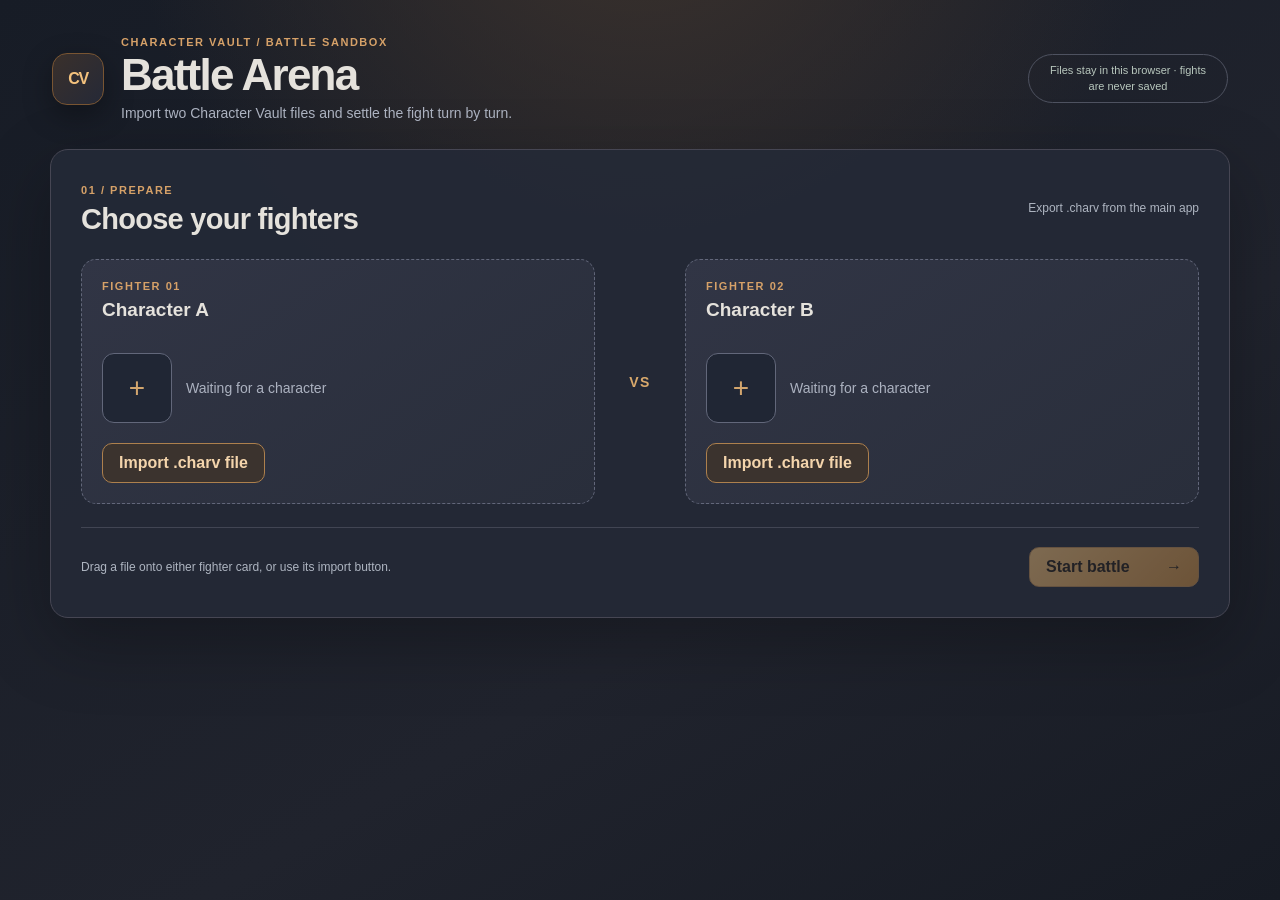
==== arena/index.html @ e9376c5b "Create standalone Character Vault battle arena" ====
<!doctype html>
<html lang="en">
<head>
  <meta charset="utf-8">
  <meta name="viewport" content="width=device-width, initial-scale=1">
  <meta name="theme-color" content="#171c26">
  <link rel="icon" href="data:,">
  <title>Character Vault · Battle Arena</title>
  <link rel="stylesheet" href="../static/style.css">
  <link rel="stylesheet" href="./arena.css">
</head>
<body>
  <main class="arena-shell">
    <header class="arena-header">
      <div class="arena-mark" aria-hidden="true">CV</div>
      <div>
        <div class="arena-eyebrow">Character Vault / Battle sandbox</div>
        <h1>Battle Arena</h1>
        <p>Import two Character Vault files and settle the fight turn by turn.</p>
      </div>
      <div class="privacy-note">Files stay in this browser · fights are never saved</div>
    </header>

    <section class="setup-panel" id="fightSetup" aria-labelledby="setupTitle">
      <div class="section-heading">
        <div>
          <span class="step-label">01 / Prepare</span>
          <h2 id="setupTitle">Choose your fighters</h2>
        </div>
        <span class="file-hint">Export .charv from the main app</span>
      </div>
      <div class="import-grid">
        <section class="import-slot" id="importSlotA" aria-labelledby="slotTitleA">
          <span class="slot-index">Fighter 01</span>
          <h3 id="slotTitleA">Character A</h3>
          <div class="import-preview" id="previewA"><span class="empty-glyph" aria-hidden="true">+</span><span>Waiting for a character</span></div>
          <label class="import-button" for="fileA">Import .charv file</label>
          <input id="fileA" type="file" accept=".charv,.zip" aria-label="Import Character A file">
        </section>
        <div class="setup-versus" aria-hidden="true">VS</div>
        <section class="import-slot" id="importSlotB" aria-labelledby="slotTitleB">
          <span class="slot-index">Fighter 02</span>
          <h3 id="slotTitleB">Character B</h3>
          <div class="import-preview" id="previewB"><span class="empty-glyph" aria-hidden="true">+</span><span>Waiting for a character</span></div>
          <label class="import-button" for="fileB">Import .charv file</label>
          <input id="fileB" type="file" accept=".charv,.zip" aria-label="Import Character B file">
        </section>
      </div>
      <div class="setup-footer">
        <p>Drag a file onto either fighter card, or use its import button.</p>
        <button class="arena-primary" id="fightStartBtn" type="button" disabled>Start battle <span aria-hidden="true">→</span></button>
      </div>
    </section>

    <section class="battle-panel" id="fightArena" aria-label="Battle arena" hidden>
      <div class="battle-topline">
        <div><span class="step-label">02 / Combat</span><h2>Live battle</h2></div>
        <button class="arena-secondary" id="fightResetBtn" type="button">New battle</button>
      </div>
      <div class="fight-combatants" id="fightCombatants"></div>
      <div class="fight-tempo">
        <div class="fight-turn" id="fightTurnIndicator"></div>
        <div class="fight-upcoming" id="fightUpcoming"></div>
      </div>
      <div class="battle-bottom-grid">
        <div class="action-shell">
          <div class="panel-caption">Your move</div>
          <div class="fight-actions" id="fightActionPanel" hidden></div>
          <div class="battle-controls"><button class="arena-secondary" id="fightAutoBtn" type="button">Auto-Battle</button></div>
        </div>
        <section class="log-shell" aria-labelledby="logTitle">
          <div class="panel-caption" id="logTitle">Battle log</div>
          <div class="fight-log" id="fightLog" role="log" aria-live="polite" aria-relevant="additions"></div>
        </section>
      </div>
    </section>
    <p class="arena-status" id="arenaStatus" role="status" aria-live="polite"></p>
  </main>
  <script src="./vendor/jszip.min.js"></script>
  <script src="./charv.js"></script>
  <script src="../static/js/fight.js"></script>
  <script src="./arena.js"></script>
</body>
</html>
---- static/style.css ----
/* Character Vault — Slate theme (from the approved demo look) */
:root{
  --bg:#1e2129; --panel:#262a35; --panel2:#2f3444; --border:#3a3f4f;
  /* amber accent on purpose, not the purple/blue every AI-generated app defaults to */
  --text:#e8e9ee; --muted:#9299ab; --accent:#c17f2e; --accent2:#5fd0a8;
  --danger:#e2637a; --shadow:rgba(0,0,0,.35);
  --panel3:#363c4d; --accent-soft:rgba(193,127,46,.14); --success-soft:rgba(95,208,168,.12);
  --char-bg-pos-x:50%; --char-bg-pos-y:50%; --char-bg-blur:0px; --char-bg-dim:80%; --char-bg-zoom:1;
  /* shared tag/indicator hues — rarity tiers, skill-kind coding, effect pills, mana bar all
     draw from this one set instead of restating hex values per use site. Kept constant across
     themes on purpose (status/tag colors, not surface colors — "epic purple" should read as
     the same purple in both themes, same convention most design systems use for semantic tags) */
  --blue:#5b9df5; --purple:#b17cf6; --orange:#f0a63f; --yellow:#e8c547;
  --red:#c0392b; --green:#57a64a; --cyan:#6ec6e0; --teal:#4fd1c5;
}
body.light{
  --bg:#f2f2f7; --panel:#ffffff; --panel2:#f6f6fb; --border:#dcdce6;
  --text:#22232c; --muted:#6a6f80; --accent:#96591a; --accent2:#20a37c;
  --danger:#c8425a; --shadow:rgba(0,0,0,.08);
  --panel3:#ececf3; --accent-soft:rgba(150,89,26,.11); --success-soft:rgba(32,163,124,.1);
}
*{box-sizing:border-box}
[hidden]{display:none!important}
body{margin:0;font-family:"Segoe UI",Arial,sans-serif;background:var(--bg);color:var(--text);
  height:100vh;overflow:hidden}
button{font-family:inherit}
input[type=checkbox]{accent-color:var(--accent)}

/* titlebar */
.titlebar{height:46px;display:flex;align-items:center;gap:10px;padding:0 14px;
  background:var(--panel2);border-bottom:1px solid var(--border)}
.titlebar .app{font-weight:600;display:flex;align-items:center;gap:8px}
.titlebar .dot{width:10px;height:10px;border-radius:50%;background:var(--accent)}
.workspace-nav{display:flex;gap:4px;margin-left:8px;padding-left:12px;border-left:1px solid var(--border)}
.workspace-nav button{border:1px solid transparent;background:none;color:var(--muted);font-weight:600;
  padding:6px 11px;border-radius:6px;cursor:pointer;font-size:12.5px}
.workspace-nav button.active{background:var(--panel);border-color:var(--accent);color:var(--text)}
.titlebar .grow{flex:1}
.save-state{font-size:11.5px;color:var(--muted)}
.titlebar>button,.logout-form>button{background:none;border:1px solid var(--border);color:var(--text);
  border-radius:6px;padding:6px 10px;cursor:pointer;font-size:12px}
.titlebar>button:hover:not(:disabled),.logout-form>button:hover{background:var(--panel)}
.logout-form{display:contents}
.titlebar .fight-btn{background:var(--danger);border-color:var(--danger);color:#fff;font-weight:600}
button:disabled{opacity:.45;cursor:not-allowed}

.app-body{display:flex;height:calc(100vh - 46px)}

/* sidebar */
.sidebar{width:228px;background:var(--panel2);border-right:1px solid var(--border);
  padding:14px 12px;display:flex;flex-direction:column;gap:12px;overflow-y:auto}
.sidebar input[type=text],.sidebar select{width:100%;padding:8px 10px;border-radius:6px;
  border:1px solid var(--border);background:var(--panel);color:var(--text);font-size:13px}
.side-lbl{font-size:10.5px;font-weight:700;color:var(--muted);letter-spacing:.08em;
  text-transform:uppercase;margin-bottom:5px}
.side-note{font-size:10.5px;color:var(--muted);margin-top:4px}
/* Multi-pick stat checkboxes (perm buff modal): compact two-column grid under the
   "All stats" master toggle; labels drop the bold block styling .f label applies. */
.check-inline{display:flex;align-items:center;gap:6px;font-size:12.5px;margin-bottom:6px}
.check-grid{display:grid;grid-template-columns:1fr 1fr;gap:4px 12px}
.check-grid label,.f .check-grid label,.f .check-inline{display:flex;align-items:center;gap:6px;
  font-size:12.5px;font-weight:400;color:var(--text);margin-bottom:0;text-transform:none}
.check-grid input[type=checkbox],.check-inline input[type=checkbox]{width:auto}
.check-grid.is-disabled{opacity:.45;pointer-events:none}
.effect-group{border:1px solid var(--border);border-radius:8px;padding:10px;margin-top:8px;
  display:flex;flex-direction:column;gap:8px}
.effect-group-title{font-size:10.5px;font-weight:700;color:var(--muted);letter-spacing:.08em;
  text-transform:uppercase}
.chips{display:flex;flex-wrap:wrap;gap:6px}
.chip{font-size:11px;padding:4px 9px;border-radius:20px;border:1px solid var(--border);
  background:var(--panel);color:var(--muted);cursor:pointer;transition:border-color .15s ease,color .15s ease}
.chip:hover{border-color:var(--accent);color:var(--text)}
.chip.on{border-color:var(--accent);color:var(--text)}
.chip .x{margin-left:5px;font-weight:700}
/* .new-btn and .side-btn share .btn's box model (see below) — only their distinct
   look/behavior lives here: new-btn is a full-width primary action, side-btn a plain one */
.new-btn:hover{filter:brightness(1.08)}

/* list */
.list{width:250px;border-right:1px solid var(--border);overflow-y:auto;padding:10px;background:var(--bg)}
.card{display:flex;gap:10px;align-items:center;padding:9px;border-radius:12px;cursor:pointer;
  margin-bottom:6px;border:1px solid transparent;position:relative;width:100%;
  background:none;color:var(--text);text-align:left;font-size:13px;
  transition:background-color .15s ease,border-color .15s ease}
.card:hover{background:var(--panel)}
.card.active{background:var(--panel);border-color:var(--accent)}
.card:focus-visible{outline:2px solid var(--accent);outline-offset:2px}
/* every keyboard-focusable control gets the same visible ring, not just .card — buttons,
   tabs, chips, and links previously fell back to each browser's inconsistent default */
button:focus-visible,a:focus-visible,.chip:focus-visible,.tab:focus-visible,
[role="button"]:focus-visible{outline:2px solid var(--accent);outline-offset:2px}
.pfp{width:44px;height:44px;border-radius:8px;flex:none;display:flex;align-items:center;
  justify-content:center;font-size:21px;background:var(--panel2);border:1px solid var(--border);
  overflow:hidden}
.pfp img{width:100%;height:100%;object-fit:cover}
.adjustable-thumb{object-position:var(--thumb-x,50%) var(--thumb-y,50%)!important;
  transform:scale(var(--thumb-zoom,1));transform-origin:var(--thumb-x,50%) var(--thumb-y,50%)}
.card b{display:block;font-size:13px}
/* :not() keeps this from accidentally winning (by specificity) over a rarity-* color on an
   item card's <small> — the two rules were never meant to compete for the same element */
.card small:not([class*="rarity-"]){color:var(--muted);font-size:11px}
.card .star{position:absolute;top:6px;right:8px;font-size:12px;color:var(--accent)}
.list-empty{color:var(--muted);font-size:12.5px;text-align:center;padding:26px 10px}

/* detail */
.detail{flex:1;display:flex;flex-direction:column;min-width:0;overflow-y:auto;background:var(--bg);
  position:relative;isolation:isolate}
/* backdrop lives on its own ::before layer (not the .detail box itself) so a Blur setting
   only blurs the image, never the text/controls stacked above it */
.detail.has-bg::before{
  content:"";position:absolute;inset:0;z-index:-1;
  background-image:
    linear-gradient(color-mix(in srgb, var(--bg) var(--char-bg-dim), transparent),
                     color-mix(in srgb, var(--bg) var(--char-bg-dim), transparent)),
    var(--char-bg);
  background-size:cover;
  background-position:var(--char-bg-pos-x) var(--char-bg-pos-y);
  transform:scale(var(--char-bg-zoom));transform-origin:var(--char-bg-pos-x) var(--char-bg-pos-y);
  filter:blur(var(--char-bg-blur));
}
.empty{margin:auto;text-align:center;color:var(--muted)}
.empty .big{font-size:52px;margin-bottom:8px}
.empty .dim{font-size:12.5px}
.tabs{display:flex;gap:2px;padding:10px 16px 0;border-bottom:1px solid var(--border);
  position:sticky;top:0;background:var(--bg);z-index:2;flex-wrap:wrap}
.tab{background:none;border:1px solid transparent;border-bottom:none;color:var(--muted);
  padding:8px 13px;cursor:pointer;font-size:12.5px;font-weight:600;border-radius:7px 7px 0 0;
  transition:color .15s ease,background-color .15s ease}
.tab:hover:not(.on){color:var(--text)}
.tab.on{background:var(--panel);border-color:var(--border);color:var(--text);position:relative;top:1px}
.tab-body{padding:18px 20px 30px}

.prof-grid{display:grid;grid-template-columns:160px minmax(0,1fr);gap:20px;align-items:start}
.portrait-col{display:flex;flex-direction:column;gap:10px}
.portrait{width:160px;height:160px;border-radius:12px;background:var(--panel);
  border:2px solid var(--accent);cursor:pointer;display:flex;align-items:center;justify-content:center;
  color:var(--muted);font-size:13px;overflow:hidden;padding:0}
.portrait img{width:100%;height:100%;object-fit:cover}
.thumb-adjust-btn{width:100%;font-size:11px;padding:6px 8px}
/* .favorite shares .btn's box model (see below) — only its toggled-on look lives here */
.favorite.on{border-color:var(--accent);color:var(--accent);font-weight:700}

.fields{display:grid;grid-template-columns:1fr 1fr 1fr;gap:12px}
.f label{display:block;font-size:10.5px;font-weight:700;color:var(--muted);margin-bottom:4px;
  letter-spacing:.07em;text-transform:uppercase}
.f input,.f select,.f textarea{width:100%;padding:8px 10px;border-radius:6px;
  border:1px solid var(--border);background:var(--panel);color:var(--text);font-size:13px;
  font-family:inherit;resize:vertical}
.f input:focus,.f select:focus,.f textarea:focus{outline:none;border-color:var(--accent)}
.f.wide2{grid-column:span 2}
.f.wide3{grid-column:1 / -1}

.sect{margin-top:20px}
.sect h3{font-size:13px;letter-spacing:.08em;text-transform:uppercase;color:var(--muted);
  margin:0 0 10px;font-weight:700;display:flex;align-items:center;gap:8px}
.sect h3::after{content:"";flex:1;height:1px;background:var(--border)}
.tag-editor{display:flex;flex-direction:column;gap:10px}
.inline-form{display:flex;gap:8px}
.inline-form input{flex:1;padding:8px 10px;border-radius:6px;border:1px solid var(--border);
  background:var(--panel);color:var(--text);font-size:13px}

.btn,.side-btn,.favorite,.new-btn{background:var(--panel);border:1px solid var(--border);color:var(--text);
  border-radius:8px;padding:8px 12px;cursor:pointer;font-size:12.5px;
  transition:border-color .15s ease,filter .15s ease}
.btn:hover:not(:disabled),.side-btn:hover,.favorite:hover{border-color:var(--accent)}
.btn.primary,.new-btn{background:var(--accent);border-color:var(--accent);color:#fff;font-weight:700}
.btn.danger{background:var(--danger);border-color:var(--danger);color:#fff;font-weight:700}

.rels{display:flex;gap:10px;flex-wrap:wrap;margin-bottom:10px}
.rel{display:flex;gap:8px;align-items:center;background:var(--panel);border:1px solid var(--border);
  border-radius:12px;padding:8px 12px 8px 8px}
.rel .pfp{width:34px;height:34px;font-size:16px}
.rel b{font-size:12.5px;display:block;cursor:pointer}
.rel b:hover{color:var(--accent)}
.rel small{font-size:10.5px;color:var(--muted)}
.rel .rm{background:none;border:none;color:var(--muted);cursor:pointer;font-size:14px;padding:2px 4px}
.rel .rm:hover{color:var(--danger)}

.actions{margin-top:24px;display:flex;gap:10px;align-items:center;flex-wrap:wrap}
.dim{font-size:11px;color:var(--muted)}

/* life timeline */
.timeline-intro{display:flex;align-items:flex-end;justify-content:space-between;gap:18px;margin-bottom:18px}
.timeline-kicker{display:block;font-size:9px;font-weight:800;letter-spacing:.15em;text-transform:uppercase;color:var(--accent)}
.timeline-intro h2{margin:4px 0 5px;font:700 24px/1.15 Cambria,Georgia,serif}
.timeline-intro p{margin:0;color:var(--muted);font-size:12px;line-height:1.5}
.timeline-present{flex:none;text-align:right;padding:9px 12px;border-radius:10px;background:var(--success-soft);
  border:1px solid color-mix(in srgb,var(--accent2) 32%,var(--border))}
.timeline-present span{display:block;font-size:8.5px;font-weight:800;letter-spacing:.1em;text-transform:uppercase;color:var(--muted)}
.timeline-present strong{display:block;margin-top:3px;color:var(--accent2);font:700 17px Cambria,Georgia,serif}
.timeline-date-fields{display:grid;grid-template-columns:minmax(160px,1fr) 28px minmax(160px,1fr) auto;gap:10px;align-items:end}
.timeline-date-arrow{height:38px;display:grid;place-items:center;color:var(--accent);font-size:18px}
input[type="date"]::-webkit-calendar-picker-indicator{display:none;-webkit-appearance:none}
.timeline-settings>.dim{display:block;margin:9px 0 0}
.timeline-stage{min-height:205px;display:grid;align-items:center;overflow:visible!important}
.timeline-setup,.timeline-list-empty{text-align:center;padding:24px;color:var(--muted);font-size:12px;
  border:1px dashed var(--border);border-radius:11px;background:color-mix(in srgb,var(--panel2) 50%,transparent)}
.timeline-chart{padding:8px 12px 4px;min-width:0}
.timeline-endpoints{display:flex;justify-content:space-between;gap:20px;margin-bottom:10px}
.timeline-endpoints>div{display:flex;flex-direction:column;gap:3px}
.timeline-endpoints span{font-size:8.5px;font-weight:800;letter-spacing:.11em;text-transform:uppercase;color:var(--muted)}
.timeline-endpoints strong{font:700 13px Cambria,Georgia,serif;color:var(--text)}
.timeline-end-right{text-align:right;align-items:flex-end}
.timeline-track-wrap{position:relative;height:98px;margin:0 7px;cursor:crosshair;outline:none}
.timeline-track-wrap:focus-visible{outline:2px solid var(--accent);outline-offset:5px;border-radius:7px}
.timeline-track-line{position:absolute;left:0;right:0;top:48px;height:4px;border-radius:999px;
  background:linear-gradient(90deg,var(--accent),color-mix(in srgb,var(--accent2) 76%,var(--accent)));box-shadow:0 0 0 4px var(--accent-soft)}
.timeline-origin,.timeline-now{position:absolute;top:39px;width:22px;height:22px;border-radius:50%;background:var(--panel);
  border:5px solid var(--accent);box-shadow:0 0 0 3px var(--accent-soft);z-index:1}
.timeline-origin{left:-8px}.timeline-now{right:-8px;border-color:var(--accent2);box-shadow:0 0 0 3px var(--success-soft)}
.timeline-markers{position:absolute;inset:0}
.timeline-marker{--event-row:0;position:absolute;left:var(--event-pos);top:30px;
  width:26px;height:40px;transform:translateX(-50%);padding:0;border:0;background:none;color:var(--text);cursor:pointer;z-index:2}
.timeline-marker-dot{position:absolute;left:50%;top:50%;width:15px;height:15px;transform:translate(-50%,-50%);border-radius:50%;
  background:var(--event-color);border:3px solid var(--panel);box-shadow:0 0 0 2px var(--event-color);transition:transform .15s ease}
.timeline-marker-level{position:absolute;left:50%;top:31px;transform:translateX(-50%);white-space:nowrap;padding:2px 5px;
  border:1px solid var(--border);border-radius:999px;background:var(--panel);color:var(--text);font-size:8.5px;font-weight:800}
.timeline-marker:hover .timeline-marker-dot,.timeline-marker:focus-visible .timeline-marker-dot{transform:translate(-50%,-50%) scale(1.25)}
.timeline-marker-tip{position:absolute;left:50%;bottom:calc(35px + var(--event-row) * 17px);width:max-content;max-width:220px;transform:translate(-50%,5px);
  display:flex;flex-direction:column;gap:2px;padding:7px 9px;border:1px solid var(--border);border-radius:8px;
  background:var(--panel);box-shadow:0 8px 26px var(--shadow);opacity:0;visibility:hidden;pointer-events:none;z-index:5;
  transition:opacity .15s ease,transform .15s ease}
.timeline-marker-tip b{font-size:11px}.timeline-marker-tip small{font-size:9.5px;color:var(--muted);white-space:nowrap}
.timeline-marker:hover .timeline-marker-tip,.timeline-marker:focus-visible .timeline-marker-tip{opacity:1;visibility:visible;transform:translate(-50%,0)}
.timeline-track-hint{text-align:center;color:var(--muted);font-size:10px;margin-top:-6px}
.timeline-list-heading{display:flex;align-items:center;justify-content:space-between;gap:12px;margin-bottom:10px}
.timeline-list-heading h3{flex:1;margin:0}.timeline-list-heading h3::after{margin-left:8px}
.timeline-event-list{display:flex;flex-direction:column;gap:8px}
.timeline-event-card{position:relative;display:grid;grid-template-columns:4px 145px minmax(0,1fr) auto;gap:12px;
  align-items:start;width:100%;padding:12px 13px;text-align:left;color:var(--text);background:color-mix(in srgb,var(--panel2) 60%,var(--panel));
  border:1px solid var(--border);border-radius:11px;cursor:pointer;transition:border-color .15s ease,transform .15s ease,box-shadow .15s ease}
.timeline-event-card:hover{border-color:color-mix(in srgb,var(--event-color) 70%,var(--border));transform:translateY(-1px);box-shadow:0 8px 22px var(--shadow)}
.timeline-event-rail{width:4px;align-self:stretch;min-height:44px;border-radius:99px;background:var(--event-color)}
.timeline-event-date{display:flex;flex-direction:column;gap:4px;padding-top:2px}
.timeline-event-date b{font-size:11px}.timeline-event-date small{font-size:10px;color:var(--muted)}
.timeline-event-copy{display:flex;flex-direction:column;gap:4px;min-width:0}
.timeline-event-type{width:max-content;font-size:8px;font-weight:850;letter-spacing:.09em;text-transform:uppercase;color:var(--event-color)}
.timeline-event-copy strong{font-size:13px}.timeline-event-copy p{margin:1px 0 0;color:var(--muted);font-size:11px;line-height:1.45;white-space:pre-wrap}
.timeline-event-skill-summary{display:flex;gap:4px;flex-wrap:wrap;margin-top:2px}
.timeline-event-skill-summary span{padding:2px 6px;border:1px solid var(--border);border-radius:999px;background:var(--panel);font-size:9px;color:var(--text)}
.timeline-event-skill-summary em{font-size:9.5px;font-style:normal;color:var(--muted)}
.timeline-edit-hint{align-self:center;color:var(--muted);font-size:9px;text-transform:uppercase;letter-spacing:.08em}
.timeline-event-form{display:grid;grid-template-columns:1fr 1fr;gap:11px 12px}
.timeline-event-title,.timeline-event-story,.timeline-event-fantasy-date,.timeline-event-skills{grid-column:1/-1}
.timeline-approximate{align-self:end;min-height:38px;margin:0!important}
.timeline-event-age{align-self:center;padding:8px 10px;border-radius:8px;background:var(--accent-soft);color:var(--accent);font-size:11px;font-weight:700}
.timeline-event-skills{min-width:0;margin:0;padding:10px 11px;border:1px solid var(--border);border-radius:8px}
.timeline-event-skills legend{padding:0 5px;font-size:11px;font-weight:800;color:var(--text)}
.timeline-event-skills>p{margin:0 0 8px;color:var(--muted);font-size:10px}
.timeline-skill-options{display:grid;grid-template-columns:repeat(2,minmax(0,1fr));gap:6px;max-height:190px;overflow:auto}
.timeline-skill-option{display:flex;align-items:center;gap:8px;min-width:0;padding:7px 8px;border:1px solid var(--border);border-radius:7px;background:var(--panel);cursor:pointer}
.timeline-skill-option input{flex:none}.timeline-skill-option span{display:flex;flex-direction:column;gap:2px;min-width:0}
.timeline-skill-option b{overflow:hidden;text-overflow:ellipsis;font-size:11px}.timeline-skill-option small{color:var(--muted);font-size:9px}
.timeline-skill-option:has(input:checked){border-color:var(--accent);background:var(--accent-soft)}
.timeline-skill-option.is-archived{cursor:default;opacity:.7}.timeline-skill-empty{grid-column:1/-1;padding:10px;color:var(--muted);font-size:10px;text-align:center}
.timeline-modal-actions{margin-top:3px}.timeline-modal-actions .grow{flex:1}

/* stats & skills */
.level-f{max-width:160px}
.stat-grid{display:flex;flex-direction:column;gap:6px}
.stat-row{display:grid;grid-template-columns:1.3fr 1fr 1fr 1fr;gap:10px;align-items:center}
.stat-row-head{font-size:10.5px;font-weight:700;color:var(--muted);letter-spacing:.06em;
  text-transform:uppercase}
.stat-row-head span:last-child{color:var(--accent2)}
.stat-row input{width:100%;padding:7px 9px;border-radius:6px;border:1px solid var(--border);
  background:var(--panel);color:var(--text);font-size:12.5px}
.stat-row input:focus{outline:none;border-color:var(--accent)}
.stat-current{font-size:14px;font-weight:800;color:var(--accent2);background:var(--panel2);
  border:1px solid var(--accent2);border-radius:6px;padding:7px 9px;text-align:center;display:block}
.derived-stat{margin-top:10px;font-size:12.5px;color:var(--text);display:flex;align-items:center;
  gap:8px;flex-wrap:wrap}
.derived-stat #dmgResistDisplay{font-weight:800;color:var(--accent2);background:var(--panel2);
  border:1px solid var(--accent2);border-radius:6px;padding:3px 9px;font-size:13.5px}
.gear-bonus-panel{margin-top:12px;padding:12px;border:1px solid var(--border);border-radius:10px;background:var(--panel2)}
.gear-bonus-head{display:flex;align-items:flex-start;justify-content:space-between;gap:12px;margin-bottom:10px}
.gear-bonus-head h4{margin:0;color:var(--text);font-size:12.5px}.gear-bonus-head p{margin:3px 0 0;color:var(--muted);font-size:10px;line-height:1.4}
.readonly-badge,.inventory-active-badge{display:inline-flex;align-items:center;width:max-content;padding:3px 7px;border:1px solid var(--border);border-radius:999px;color:var(--muted);font-size:8px;font-weight:800;letter-spacing:.07em;text-transform:uppercase;white-space:nowrap}
.gear-bonus-grid{display:grid;grid-template-columns:repeat(auto-fit,minmax(125px,1fr));gap:6px}
.gear-bonus-stat{display:flex;align-items:center;justify-content:space-between;gap:8px;padding:7px 8px;border:1px solid var(--border);border-radius:7px;background:var(--panel);font-size:10px}
.gear-bonus-stat span{color:var(--muted)}.gear-bonus-stat b{font-size:12px;font-variant-numeric:tabular-nums}.gear-bonus-stat.positive b{color:var(--accent2)}.gear-bonus-stat.negative b{color:var(--danger)}.gear-bonus-stat.zero{opacity:.64}
.gear-bonus-empty{grid-column:1/-1;padding:10px;color:var(--muted);font-size:10.5px;text-align:center;border:1px dashed var(--border);border-radius:7px}
.gear-bonus-sources{display:flex;gap:6px;flex-wrap:wrap;margin-top:9px}.gear-bonus-sources span{display:inline-flex;gap:5px;padding:4px 7px;border-radius:6px;background:var(--panel);color:var(--muted);font-size:9px}.gear-bonus-sources b{color:var(--accent);text-transform:capitalize}
.gear-bonus-note{margin:8px 0 0;color:var(--muted);font-size:9px;line-height:1.4}

.manage-list .item{align-items:flex-start}
.row-actions{display:flex;gap:6px;flex:none;flex-wrap:wrap;justify-content:flex-end}
.row-actions button{background:none;border:1px solid var(--border);border-radius:6px;
  color:var(--muted);cursor:pointer;font-size:11.5px;padding:4px 8px}
.row-actions button.edit:hover{border-color:var(--accent);color:var(--accent)}
.row-actions button.rm:hover{border-color:var(--danger);color:var(--danger)}

/* items & inventory */
.rarity-common{color:var(--muted)}
.rarity-uncommon{color:var(--accent2)}
.rarity-rare{color:var(--blue)}
.rarity-epic{color:var(--purple)}
.rarity-legendary{color:var(--orange)}
.rarity-dot{display:inline-block;width:8px;height:8px;border-radius:50%;margin-right:6px;background:currentColor}

.inventory-workbench{--slot-size:58px;background:linear-gradient(145deg,var(--panel2),var(--panel));
  border:1px solid var(--border);border-radius:14px;padding:16px;box-shadow:inset 0 1px rgba(255,255,255,.035)}
.inventory-heading{display:flex;align-items:center;justify-content:space-between;gap:16px;margin-bottom:14px}
.inventory-heading h3{margin:2px 0 0;font-size:18px}
.inventory-eyebrow{font-size:9px;font-weight:800;letter-spacing:.14em;text-transform:uppercase;color:var(--accent)}
.inventory-heading-actions{display:flex;align-items:center;justify-content:flex-end;gap:10px}
.inventory-drag-hint{font-size:11px;color:var(--muted)}
.inventory-layout{display:grid;grid-template-columns:280px minmax(0,1fr);gap:16px;align-items:stretch}
.equipment-panel,.bag-panel{background:rgba(10,12,17,.18);border:1px solid var(--border);border-radius:11px;padding:12px}
.bag-panel{--mc-panel:#c6c6c6;--mc-slot:#8b8b8b;--mc-light:#fff;--mc-dark:#373737;--mc-edge:#555;
  background:var(--mc-panel);border:4px solid;border-color:var(--mc-light) var(--mc-edge) var(--mc-edge) var(--mc-light);
  border-radius:0;padding:12px;box-shadow:inset 0 0 0 2px #8b8b8b,0 5px 0 rgba(0,0,0,.18)}
.equipment-panel-title,.bag-panel-head{font-size:10px;font-weight:800;letter-spacing:.11em;text-transform:uppercase;
  color:var(--muted);margin-bottom:10px}
.bag-panel-head{display:flex;align-items:center;justify-content:space-between;color:#333;text-shadow:1px 1px rgba(255,255,255,.55)}
.bag-panel-head small{font-size:10px;color:#444;letter-spacing:0;text-transform:none}

.equip-doll{display:grid;grid-template-columns:var(--slot-size) minmax(120px,1fr) var(--slot-size);
  grid-template-rows:repeat(4,var(--slot-size));grid-template-areas:
  "helmet avatar offhand" "chest avatar mainhand" "leggings avatar ." "boots avatar .";
  gap:7px;min-height:253px}
.slot-helmet{grid-area:helmet}.slot-chest{grid-area:chest}.slot-leggings{grid-area:leggings}
.slot-boots{grid-area:boots}.slot-mainhand{grid-area:mainhand}.slot-offhand{grid-area:offhand}
.equip-avatar{grid-area:avatar;min-width:0;border:1px solid var(--border);border-radius:9px;
  background:radial-gradient(circle at 50% 28%,color-mix(in srgb,var(--accent) 17%,transparent),transparent 55%),var(--panel);
  display:flex;align-items:center;justify-content:center;overflow:hidden;position:relative}
.equip-avatar::after{content:"";position:absolute;inset:auto 15% 7% 15%;height:36%;border-radius:50% 50% 12px 12px;
  background:color-mix(in srgb,var(--accent) 12%,var(--panel2));opacity:.65}
.equip-avatar img{width:100%;height:100%;object-fit:cover;position:relative;z-index:1}
.equip-avatar.has-fullbody img{object-fit:contain;object-position:center bottom;padding:5px;filter:drop-shadow(0 5px 5px rgba(0,0,0,.3))}
.equip-avatar span{font-size:48px;position:relative;z-index:1;filter:drop-shadow(0 4px 8px rgba(0,0,0,.35))}
.inventory-avatar-actions{display:flex;align-items:center;justify-content:center;gap:6px;margin-top:9px;flex-wrap:wrap}
.inventory-avatar-actions button{background:none;border:1px solid var(--border);border-radius:6px;color:var(--muted);
  cursor:pointer;font-size:9.5px;padding:5px 7px}
.inventory-avatar-actions button:hover{border-color:var(--accent);color:var(--text)}

.equip-slot,.inventory-cell{position:relative;width:var(--slot-size);height:var(--slot-size);padding:0;
  background:color-mix(in srgb,var(--panel) 88%,#08090c);border:2px solid color-mix(in srgb,var(--border) 76%,#000);
  border-radius:5px;box-shadow:inset 2px 2px rgba(255,255,255,.035),inset -2px -2px rgba(0,0,0,.25);
  transition:border-color .12s ease,transform .12s ease,background .12s ease}
.equip-slot::before,.inventory-cell.empty::before{position:absolute;inset:0;display:flex;align-items:center;justify-content:center;
  color:color-mix(in srgb,var(--muted) 38%,transparent);font-size:20px;pointer-events:none}
.slot-helmet::before,.slot-chest::before,.slot-leggings::before,
.slot-boots::before,.slot-mainhand::before,.slot-offhand::before{content:""}
.equip-slot.filled::before{content:""}
.equip-slot-lbl{position:absolute;left:50%;bottom:2px;transform:translateX(-50%);z-index:3;max-width:54px;
  font-size:7px;font-weight:800;color:var(--muted);text-transform:uppercase;letter-spacing:.04em;
  white-space:nowrap;text-shadow:0 1px 2px #000;pointer-events:none}
.equip-slot-body{position:absolute;inset:0}
.inventory-equipped-item{position:absolute;inset:0;z-index:2;width:100%;height:100%;padding:0;border:0;
  border-radius:4px;background:transparent;color:var(--text);cursor:grab;font:inherit}
.inventory-equipped-item:active{cursor:grabbing}.inventory-equipped-item.selected{outline:2px solid var(--accent);outline-offset:-2px}
.equip-slot.drop-valid{border-color:var(--accent2);background:color-mix(in srgb,var(--accent2) 12%,var(--panel));transform:scale(1.05)}
.equip-slot.drop-invalid{border-color:var(--danger);opacity:.66}

.inventory-grid{--bag-slot-size:54px;display:grid;grid-template-columns:repeat(9,var(--bag-slot-size));
  grid-auto-rows:var(--bag-slot-size);gap:2px;width:max-content;max-width:100%;
  min-height:calc(var(--bag-slot-size) * 3 + 12px);align-content:start;justify-content:start;
  overflow-x:auto;overflow-y:hidden;padding:4px;box-sizing:border-box;background:var(--mc-panel);
  border:2px solid;border-color:var(--mc-edge) var(--mc-light) var(--mc-light) var(--mc-edge);
  scrollbar-width:thin;scrollbar-color:var(--mc-edge) var(--mc-panel)}
.inventory-grid .inventory-cell{box-sizing:border-box;width:var(--bag-slot-size);height:var(--bag-slot-size);
  min-width:var(--bag-slot-size);min-height:var(--bag-slot-size);max-width:var(--bag-slot-size);
  max-height:var(--bag-slot-size);aspect-ratio:1/1;margin:0;padding:0;border:3px solid;
  border-color:var(--mc-dark) var(--mc-light) var(--mc-light) var(--mc-dark);border-radius:0;
  background:var(--mc-slot);box-shadow:none;transform:none}
.inventory-cell{display:block;flex:none;cursor:grab;color:var(--text);font:inherit}
.inventory-cell:active{cursor:grabbing}.inventory-cell.empty{cursor:pointer;border-style:solid;background:var(--mc-slot)}
.inventory-cell.empty::before{content:"";display:none}
.inventory-cell.empty:hover{border-color:#222 #f4f4f4 #f4f4f4 #222;background:#9b9b9b}
.inventory-cell.selected{outline:3px solid #f8e36b;outline-offset:-3px;z-index:2}
.inventory-cell.dragging,.equip-slot.dragging{opacity:.35}
.inventory-cell.drop-valid{border-color:var(--accent2)!important;background:var(--success-soft)!important;
  transform:none;box-shadow:inset 0 0 0 3px color-mix(in srgb,var(--accent2) 55%,transparent)}
.inventory-cell[data-rarity="uncommon"],.equip-slot[data-rarity="uncommon"]{border-color:color-mix(in srgb,var(--accent2) 55%,var(--border))}
.inventory-cell[data-rarity="rare"],.equip-slot[data-rarity="rare"]{border-color:color-mix(in srgb,var(--blue) 65%,var(--border))}
.inventory-cell[data-rarity="epic"],.equip-slot[data-rarity="epic"]{border-color:color-mix(in srgb,var(--purple) 70%,var(--border))}
.inventory-cell[data-rarity="legendary"],.equip-slot[data-rarity="legendary"]{border-color:color-mix(in srgb,var(--orange) 75%,var(--border))}
.inventory-item-art{position:absolute;inset:5px 5px 9px;display:flex;align-items:center;justify-content:center;
  font-size:27px;overflow:hidden;pointer-events:none;filter:drop-shadow(0 2px 3px rgba(0,0,0,.4))}
.inventory-item-art img{width:100%;height:100%;object-fit:contain;image-rendering:auto}
.inventory-stack{position:absolute;right:3px;bottom:1px;z-index:3;color:#fff;font-size:11px;font-weight:800;
  text-shadow:-1px -1px #000,1px -1px #000,-1px 1px #000,1px 1px #000;pointer-events:none}
.inventory-drop-note{text-align:center;color:#444;font-size:9.5px;margin-top:6px;opacity:.9;text-shadow:1px 1px rgba(255,255,255,.5)}
.bag-panel.drop-valid{border-color:var(--accent2);box-shadow:inset 0 0 0 1px var(--accent2)}

.inventory-inspector{margin-top:12px;min-height:72px;border:1px solid var(--border);border-radius:9px;background:var(--panel);
  padding:10px 11px;display:flex;align-items:flex-start;justify-content:space-between;gap:16px}
.inventory-inspector[hidden]{display:none}
.inventory-inspector-details{min-width:0;flex:1}
.inventory-inspector-info{display:flex;align-items:center;gap:9px;min-width:0}
.inventory-inspector-info .item-icon{width:40px;height:40px}
.inventory-inspector-info b{display:block;font-size:13px}.inventory-inspector-info small{display:block;font-size:10.5px;color:var(--muted)}
.inventory-active-badge{margin-top:5px}.inventory-active-badge.active{border-color:color-mix(in srgb,var(--accent2) 55%,var(--border));background:var(--success-soft);color:var(--accent2)}
.inventory-item-stats{margin-top:9px;padding-top:8px;border-top:1px solid var(--border)}
.inventory-stat-title{margin-bottom:6px;color:var(--muted);font-size:8.5px;font-weight:800;letter-spacing:.1em;text-transform:uppercase}
.inventory-stat-grid{display:grid;grid-template-columns:repeat(auto-fit,minmax(115px,1fr));gap:5px}
.inventory-stat-chip{display:flex;align-items:center;justify-content:space-between;gap:8px;padding:6px 7px;border:1px solid var(--border);border-radius:6px;background:var(--panel2);font-size:9.5px}
.inventory-stat-chip.wide{grid-column:span 2}.inventory-stat-chip span{color:var(--muted)}.inventory-stat-chip b{font-size:10.5px;text-align:right;font-variant-numeric:tabular-nums}.inventory-stat-chip.positive b{color:var(--accent2)}.inventory-stat-chip.cost b{color:var(--orange)}
.inventory-stat-empty{padding:7px;border:1px dashed var(--border);border-radius:6px;color:var(--muted);font-size:10px}
.inventory-inspector-description{margin:8px 0 0;padding-top:7px;border-top:1px solid var(--border);font-size:11px;
  line-height:1.45;color:var(--text);white-space:pre-wrap;overflow-wrap:anywhere}
.inventory-inspector-description.empty{color:var(--muted);font-style:italic}
.inventory-inspector-actions{display:flex;align-items:flex-end;justify-content:flex-end;gap:6px;flex-wrap:wrap}
.inventory-qty-control{display:flex;flex-direction:column;gap:3px;color:var(--muted);font-size:9px;font-weight:800;
  letter-spacing:.08em;text-transform:uppercase}
.inventory-inspector-actions button{background:none;border:1px solid var(--border);border-radius:6px;color:var(--muted);
  cursor:pointer;font-size:10.5px;padding:5px 8px}
.inventory-inspector-actions button:hover{border-color:var(--accent);color:var(--text)}
.inventory-inspector-actions button.quantity-save{border-color:color-mix(in srgb,var(--accent) 55%,var(--border));color:var(--accent)}
.inventory-inspector-actions button.danger:hover{border-color:var(--danger);color:var(--danger)}

.item-icon{width:34px;height:34px;border-radius:8px;background:var(--panel2);border:1px solid var(--border);
  flex:none;display:flex;align-items:center;justify-content:center;font-size:16px;overflow:hidden}
.item-icon img{width:100%;height:100%;object-fit:cover}
.item-row{display:flex;align-items:center;gap:10px}
.item-qty{width:52px;padding:5px 6px;border-radius:6px;border:1px solid var(--border);
  background:var(--panel);color:var(--text);font-size:12px;text-align:center}
.item-quantity-mode small{display:block;margin-top:5px;color:var(--muted);font-size:10px;line-height:1.4}

/* Keep all nine Minecraft columns visible in the app's common laptop/window width.
   The character doll moves above the backpack before either area becomes cramped. */
@media(max-width:1400px){
  .inventory-layout{grid-template-columns:1fr}.equipment-panel{max-width:none}
  .equip-doll{grid-template-columns:var(--slot-size) minmax(145px,220px) var(--slot-size);justify-content:center}
}
@media(max-width:900px){
  .inventory-layout{grid-template-columns:1fr}.equipment-panel{max-width:none}
  .equip-doll{grid-template-columns:var(--slot-size) minmax(145px,220px) var(--slot-size);justify-content:center}
  .inventory-grid{--bag-slot-size:52px}
}
@media(max-width:620px){
  .inventory-workbench{--slot-size:50px;padding:10px}.inventory-heading{align-items:flex-start}
  .inventory-heading-actions{align-items:flex-end;flex-direction:column}.inventory-drag-hint{display:none}
  .equip-doll{grid-template-columns:var(--slot-size) minmax(110px,1fr) var(--slot-size);
    grid-template-rows:repeat(4,var(--slot-size));min-height:221px}
  .inventory-grid{--bag-slot-size:48px;gap:2px}
  .inventory-inspector{align-items:flex-start;flex-direction:column}.inventory-inspector-actions{justify-content:flex-start}
  .inventory-stat-chip.wide{grid-column:auto}.gear-bonus-head{flex-direction:column}
}

/* gallery */
.gallery-grid{display:grid;grid-template-columns:repeat(auto-fill,minmax(160px,1fr));gap:14px;
  margin-bottom:12px;align-items:start}
.gallery-card{background:var(--panel2);border:1px solid var(--border);border-radius:12px;overflow:hidden;
  display:flex;flex-direction:column}
.gallery-card.is-portrait{border-color:var(--accent);border-width:2px}
.gallery-thumb{width:100%;height:150px;object-fit:cover;background:var(--panel);display:block;
  border-radius:11px 11px 0 0;flex:none;cursor:pointer}
.gallery-thumb:hover{filter:brightness(1.08)}
.gallery-card-body{padding:8px 9px;display:flex;flex-direction:column;gap:6px}
.gallery-card-body input{width:100%;padding:5px 7px;border-radius:6px;border:1px solid var(--border);
  background:var(--panel);color:var(--text);font-size:11.5px}
.gallery-card-actions{display:flex;gap:6px;flex-wrap:wrap}
.gallery-card-actions button{background:none;border:1px solid var(--border);border-radius:6px;
  color:var(--muted);cursor:pointer;font-size:10.5px;padding:4px 7px;flex:1}
.gallery-card-actions button.portrait-btn:hover{border-color:var(--accent);color:var(--accent)}
.gallery-card-actions button.portrait-btn:disabled{opacity:.5;cursor:default}
.gallery-card-actions button.rm:hover{border-color:var(--danger);color:var(--danger)}
.gallery-badge{font-size:9.5px;font-weight:700;color:var(--accent);text-transform:uppercase;letter-spacing:.06em}

/* gallery full-size lightbox */
.modal.lightbox-modal{position:relative;width:min(94vw,1200px);height:min(90vh,900px);max-width:94vw;
  padding:0;background:#0b0b0e;border-radius:14px;display:flex;align-items:center;justify-content:center;
  overflow:hidden}
.lightbox-img{max-width:100%;max-height:100%;width:auto;height:auto;object-fit:contain;display:block}
.lightbox-close,.lightbox-nav{position:absolute;border:1px solid rgba(255,255,255,.25);
  background:rgba(0,0,0,.45);color:#fff;cursor:pointer;display:flex;align-items:center;justify-content:center;
  z-index:2;transition:border-color .15s ease,color .15s ease}
.lightbox-close:hover,.lightbox-nav:hover{border-color:var(--accent);color:var(--accent)}
.lightbox-close{top:10px;right:10px;width:36px;height:36px;border-radius:50%;font-size:20px;line-height:1}
.lightbox-nav{top:50%;transform:translateY(-50%);width:46px;height:46px;border-radius:50%;font-size:26px;line-height:1}
.lightbox-prev{left:10px}
.lightbox-next{right:10px}
.lightbox-caption{position:absolute;left:0;right:0;bottom:0;padding:12px 56px;
  background:linear-gradient(transparent,rgba(0,0,0,.65));color:#fff;font-size:12.5px;text-align:center}

/* page background editor */
.bg-editor{display:grid;grid-template-columns:200px minmax(0,1fr);gap:18px;align-items:start}
.bg-preview{width:100%;height:130px;border-radius:12px;background:var(--panel);
  border:2px solid var(--border);display:flex;align-items:center;justify-content:center;
  color:var(--muted);font-size:12px;overflow:hidden;position:relative;cursor:pointer}
.bg-preview.has-bg{border-color:var(--accent)}
.bg-preview.has-bg::before{
  content:"";position:absolute;inset:0;
  background-image:var(--char-bg);
  background-size:cover;
  background-position:var(--char-bg-pos-x) var(--char-bg-pos-y);
  transform:scale(var(--char-bg-zoom));transform-origin:var(--char-bg-pos-x) var(--char-bg-pos-y);
  filter:blur(var(--char-bg-blur));
}
.bg-preview span{position:relative;z-index:1}
.bg-controls{display:flex;flex-direction:column;gap:12px}
.bg-sliders{display:grid;grid-template-columns:1fr 1fr;gap:12px}
.bg-sliders .f label{display:flex;justify-content:space-between;gap:6px}
.bg-sliders input[type=range]{width:100%;accent-color:var(--accent)}

/* pet tab */
.pet-grid{display:grid;grid-template-columns:repeat(auto-fill,minmax(120px,1fr));gap:14px}
.pet-slot{display:flex;flex-direction:column;align-items:center;gap:6px;text-align:center}
.pet-slot-btn{width:100px;height:100px;border-radius:12px;background:var(--panel);
  border:2px solid var(--border);cursor:pointer;display:flex;align-items:center;justify-content:center;
  color:var(--muted);font-size:11px;overflow:hidden;padding:0}
.pet-slot-btn img{width:100%;height:100%;object-fit:cover}
.pet-slot[data-pet-state="idle"] .pet-slot-btn{border-color:var(--accent)}
.pet-slot-lbl{font-size:11px;color:var(--text);font-weight:600}
.pet-slot-lbl .req{color:var(--danger);font-weight:700;text-transform:uppercase;font-size:9px}
.pet-slot-clear,.pet-slot-adjust{background:none;border:1px solid var(--border);border-radius:6px;color:var(--muted);
  cursor:pointer;font-size:10.5px;padding:3px 8px}
.pet-slot-clear:hover{border-color:var(--danger);color:var(--danger)}
.pet-slot-adjust:hover{border-color:var(--accent);color:var(--text)}
#petActivateBtn.on{background:var(--accent2);border-color:var(--accent2)}

/* floating chibi pet */
.pet-widget{position:fixed;z-index:9000;width:96px;height:96px;cursor:grab;user-select:none;
  touch-action:none;filter:drop-shadow(0 6px 10px var(--shadow))}
.pet-widget img{width:100%;height:100%;object-fit:contain;pointer-events:none;display:block}
.pet-widget.dragging{cursor:grabbing}
.pet-widget.happy img{animation:pet-bounce .5s ease infinite}
.pet-widget.sleeping img{opacity:.85;animation:pet-breathe 2.6s ease-in-out infinite}
@keyframes pet-bounce{0%,100%{transform:translateY(0)}50%{transform:translateY(-10px)}}
@keyframes pet-breathe{0%,100%{transform:scale(1)}50%{transform:scale(.96)}}

/* fight simulator */
.modal.fight-modal{width:940px;max-width:96vw;padding:20px;gap:14px}
.fight-modal-head{display:flex;align-items:flex-start;justify-content:space-between;gap:16px;
  border-bottom:1px solid var(--border);padding-bottom:12px}
.fight-kicker{font-size:9.5px;font-weight:800;letter-spacing:.13em;text-transform:uppercase;
  color:var(--accent);margin-bottom:3px}
.fight-safe-note{font-size:10.5px;color:var(--muted);border:1px solid var(--border);
  border-radius:20px;padding:5px 9px;white-space:nowrap}
.fight-modal-head + .dim{display:none}
.fight-combatants{display:grid;grid-template-columns:minmax(0,1fr) 40px minmax(0,1fr);align-items:stretch;gap:10px}
.fight-vs{display:flex;align-items:center;justify-content:center;color:var(--muted);font-size:10px;font-weight:800}
.fight-vs span{width:30px;height:30px;border:1px solid var(--border);border-radius:50%;display:grid;place-items:center;
  background:var(--panel);box-shadow:0 4px 12px var(--shadow)}
.fighter{min-width:0;background:linear-gradient(145deg,var(--panel2),var(--panel));border:1px solid var(--border);
  border-radius:14px;padding:12px;display:flex;flex-direction:column;gap:9px;position:relative;overflow:hidden;
  transition:border-color .2s ease,box-shadow .2s ease,transform .2s ease}
.fighter::before{content:"";position:absolute;inset:0 auto 0 0;width:3px;background:transparent;transition:background .2s ease}
.fighter.acting{border-color:var(--accent);box-shadow:0 0 0 1px color-mix(in srgb,var(--accent) 55%,transparent),0 10px 28px var(--shadow);transform:translateY(-1px)}
.fighter.acting::before{background:var(--accent)}
.fighter-identity{display:flex;align-items:center;gap:10px;min-width:0}
.fighter-portrait{width:62px;height:62px;flex:none;border-radius:12px;overflow:hidden;border:1px solid var(--border);
  background:var(--panel);display:grid;place-items:center;box-shadow:inset 0 0 0 1px color-mix(in srgb,var(--text) 4%,transparent)}
.fighter-portrait img{width:100%;height:100%;object-fit:cover;display:block}
.fighter-portrait-fallback{font-size:23px;font-weight:800;color:var(--accent);text-transform:uppercase}
.fighter-heading{min-width:0;flex:1}
.fighter-slot{display:block;font-size:9px;line-height:1.2;color:var(--muted);font-weight:800;
  letter-spacing:.11em;text-transform:uppercase;margin-bottom:3px}
.fighter-name{font-weight:750;font-size:15px;white-space:nowrap;overflow:hidden;text-overflow:ellipsis}
.fighter-state-badge{font-size:9.5px;font-weight:800;text-transform:uppercase;letter-spacing:.06em;
  color:var(--muted);background:var(--panel2);border:1px solid var(--border);border-radius:20px;padding:4px 7px;white-space:nowrap}
.fighter-state-badge.acting{color:var(--accent);border-color:var(--accent)}
.fighter-state-badge.danger{color:var(--danger);border-color:var(--danger)}
.fighter-state-badge.guard{color:var(--accent2);border-color:var(--accent2)}
.bar{position:relative;height:17px;border-radius:8px;background:var(--panel);
  border:1px solid var(--border);overflow:hidden}
.bar-fill{height:100%;background:var(--accent2);transition:width .25s ease}
.bar.mana .bar-fill{background:var(--blue)}
.bar-label{position:absolute;inset:0;display:flex;align-items:center;justify-content:center;
  font-size:10px;font-weight:700;color:var(--text);text-shadow:0 1px 2px rgba(0,0,0,.5)}
.fighter-stat-grid{display:grid;grid-template-columns:repeat(6,minmax(0,1fr));gap:4px}
.fighter-stat{min-width:0;background:color-mix(in srgb,var(--panel2) 75%,transparent);border:1px solid var(--border);
  border-radius:7px;padding:5px 4px;text-align:center;display:grid;grid-template-rows:auto auto auto}
.fighter-stat>span{font-size:8px;font-weight:800;letter-spacing:.06em;color:var(--muted);white-space:nowrap}
.fighter-stat>strong{font-size:11.5px;line-height:1.35;overflow:hidden;text-overflow:ellipsis}
.fighter-stat>small{min-height:10px;font-size:8.5px;font-weight:800;color:var(--muted)}
.fighter-stat>small.up{color:var(--accent2)}
.fighter-stat>small.down{color:var(--danger)}
.fighter-effect-groups{display:grid;grid-template-columns:1fr 1fr;gap:7px}
.fighter-effect-group{min-width:0;border:1px solid var(--border);background:color-mix(in srgb,var(--panel) 72%,transparent);
  border-radius:8px;padding:7px}
.fighter-effect-group.cooldowns{grid-column:1/-1}
.fighter-effect-group[hidden]{display:none!important}
.fighter-effect-heading{display:flex;align-items:center;justify-content:space-between;gap:6px;margin-bottom:5px;
  font-size:8.5px;font-weight:800;letter-spacing:.09em;text-transform:uppercase;color:var(--muted)}
.fighter-effect-heading b{font-size:8px;border-radius:10px;min-width:16px;padding:1px 4px;text-align:center;background:var(--panel2)}
.fighter-effect-group.positive .fighter-effect-heading{color:var(--accent2)}
.fighter-effect-group.negative .fighter-effect-heading{color:var(--danger)}
.fighter-effects{display:flex;flex-direction:column;gap:4px;min-height:0}
.effect-pill{display:flex;align-items:center;gap:5px;min-width:0;font-size:9px;font-weight:650;padding:4px 6px;border-radius:6px;
  border:1px solid var(--border);color:var(--muted);background:var(--panel2)}
.effect-pill::before{content:"";width:5px;height:5px;flex:none;border-radius:50%;background:currentColor}
.effect-pill .effect-name{color:var(--text);font-weight:750;overflow:hidden;text-overflow:ellipsis;white-space:nowrap}
.effect-pill .effect-detail{margin-left:auto;white-space:nowrap;color:inherit}
.effect-pill.buff{border-color:color-mix(in srgb,var(--accent2) 35%,var(--border));color:var(--accent2)}
.effect-pill.debuff{border-color:color-mix(in srgb,var(--orange) 40%,var(--border));color:var(--orange)}
.effect-pill.dot{border-color:color-mix(in srgb,var(--red) 45%,var(--border));color:var(--red)}
.effect-pill.immune{border-color:color-mix(in srgb,var(--teal) 40%,var(--border));color:var(--teal)}
.effect-pill.cooldown{color:var(--muted)}
.effect-empty{font-size:9px;color:var(--muted);font-style:italic;padding:3px 1px}
.fight-tempo{display:flex;align-items:center;justify-content:space-between;gap:12px;background:var(--panel2);
  border:1px solid var(--border);border-radius:9px;padding:8px 11px}
.fight-turn{font-size:12.5px;font-weight:800;color:var(--accent)}
.fight-upcoming{font-size:10.5px;color:var(--muted);text-align:right}
.fight-actions{display:flex;flex-direction:column;gap:9px}
.fight-action-head{display:flex;align-items:baseline;gap:7px}
.fight-action-head>span{font-size:9px;font-weight:800;color:var(--muted);letter-spacing:.1em;text-transform:uppercase}
.fight-action-head>strong{font-size:13px}
.fight-action-head>small{margin-left:auto;color:var(--muted);font-size:10px}
.fight-action-section{display:flex;flex-direction:column;gap:5px}
.fight-action-section-title{font-size:8.5px;font-weight:800;letter-spacing:.1em;text-transform:uppercase;color:var(--muted)}
.fight-action-grid{display:grid;grid-template-columns:repeat(3,minmax(0,1fr));gap:7px}
.fight-action-section.tactics .fight-action-grid{grid-template-columns:repeat(3,minmax(0,1fr))}
.fight-action-empty{grid-column:1/-1;border:1px dashed var(--border);border-radius:8px;padding:10px;
  color:var(--muted);font-size:10px;text-align:center}
.fight-actions button{position:relative;min-width:0;background:var(--panel2);border:1px solid var(--border);border-top:3px solid var(--border);
  color:var(--text);border-radius:9px;padding:8px 9px;cursor:pointer;font-size:11.5px;font-weight:600;
  display:flex;flex-direction:column;align-items:flex-start;gap:4px;text-align:left;transition:border-color .15s ease,transform .15s ease,background .15s ease}
.fight-actions button:hover:not(:disabled){border-color:var(--accent);transform:translateY(-1px);background:color-mix(in srgb,var(--panel2) 88%,var(--accent))}
.fight-actions button:disabled{opacity:.52;cursor:not-allowed}
.fight-actions .fa-top{width:100%;display:flex;align-items:center;justify-content:space-between;gap:6px}
.fight-actions .fa-kind{font-size:8px;font-weight:850;letter-spacing:.08em;text-transform:uppercase;color:var(--muted)}
.fight-actions .fa-cost{font-size:8.5px;color:var(--blue);white-space:nowrap}
.fight-actions .fa-label{font-weight:750;font-size:12.5px;line-height:1.2}
.fight-actions .fa-description{font-size:9px;color:var(--muted);font-weight:400;line-height:1.25;
  display:-webkit-box;-webkit-line-clamp:2;-webkit-box-orient:vertical;overflow:hidden}
.fight-actions .fa-preview{font-size:9.5px;color:var(--muted);font-weight:450;line-height:1.3}
.fight-actions .fa-preview::before{content:"Outcome  ";font-size:7.5px;font-weight:800;letter-spacing:.06em;text-transform:uppercase;color:var(--accent)}
.fight-actions button.kind-damage{border-top-color:var(--danger)}
.fight-actions button.kind-heal{border-top-color:var(--accent2)}
.fight-actions button.kind-buff{border-top-color:var(--blue)}
.fight-actions button.kind-debuff{border-top-color:var(--orange)}
.fight-actions button.kind-thorns{border-top-color:var(--purple)}
.fight-actions button.kind-stun{border-top-color:var(--yellow)}
.fight-actions button.kind-bleed{border-top-color:var(--red)}
.fight-actions button.kind-poison{border-top-color:var(--green)}
.fight-actions button.kind-slow{border-top-color:var(--cyan)}
.fight-actions button.kind-immunity{border-top-color:var(--teal)}
.fight-actions button.defend{border-top-color:var(--accent2);color:var(--accent2)}
.fight-actions button.defend .fa-preview{color:var(--accent2);opacity:.8}
.fight-actions button.auto-decide{color:var(--muted);border-top-color:var(--border)}
.fight-actions button.auto-decide .fa-label{font-weight:400;font-style:italic}
.fight-log-shell{border:1px solid var(--border);border-radius:9px;background:var(--panel2);overflow:hidden}
.fight-log-shell summary{cursor:pointer;padding:8px 10px;font-size:9.5px;font-weight:800;text-transform:uppercase;
  letter-spacing:.08em;color:var(--muted);user-select:none}
.fight-log{height:132px;overflow-y:auto;background:var(--panel);border-top:1px solid var(--border);
  padding:8px 10px;font-size:11px;display:flex;flex-direction:column;gap:4px}
.fight-log>div{border-bottom:1px dashed var(--border);padding-bottom:4px}
.fight-log>div:last-child{border-bottom:none;padding-bottom:0}

/* modals */
.veil{position:fixed;inset:0;background:rgba(0,0,0,.55);display:flex;align-items:center;
  justify-content:center;z-index:50}
.modal{width:360px;max-width:92vw;max-height:88vh;overflow-y:auto;background:var(--panel);
  border:1px solid var(--border);border-radius:12px;padding:18px;box-shadow:0 18px 50px var(--shadow);
  display:flex;flex-direction:column;gap:12px}
.modal.danger-modal{border:2px solid var(--danger)}
.modal h4{margin:0;font-size:15px}
.modal p{margin:0;font-size:12.5px;color:var(--muted);line-height:1.5}
.modal p b{color:var(--text)}
.modal input,.modal select{width:100%;padding:9px 10px;border-radius:6px;
  border:1px solid var(--border);background:var(--panel2);color:var(--text);font-size:13px}
.modal .row{display:flex;gap:8px;justify-content:flex-end}
.manage-list{display:flex;flex-direction:column;gap:6px;max-height:220px;overflow-y:auto}
.manage-list .item{display:flex;align-items:center;justify-content:space-between;gap:8px;
  background:var(--panel2);border:1px solid var(--border);border-radius:8px;padding:8px 10px;font-size:13px}
.manage-list .item button{background:none;border:none;color:var(--muted);cursor:pointer;font-size:13px}
.manage-list .item button:hover{color:var(--danger)}
.manage-empty{font-size:12px;color:var(--muted)}

.toast{position:fixed;bottom:22px;left:50%;transform:translateX(-50%);
  background:var(--panel);border:1px solid var(--border);color:var(--text);
  padding:10px 18px;border-radius:8px;font-size:13px;box-shadow:0 8px 26px var(--shadow);z-index:60}
.toast.error{border-color:var(--danger);color:var(--danger)}

/* image picker */
.picker-modal{width:420px;max-width:92vw}
.picker-paste-zone{border:2px dashed var(--border);border-radius:12px;padding:18px;
  text-align:center;font-size:12.5px;color:var(--muted)}
.picker-paste-zone b{color:var(--text)}
.picker-recent-lbl{font-size:10.5px;font-weight:700;color:var(--muted);letter-spacing:.07em;
  text-transform:uppercase;margin-top:4px}
.picker-recent-grid{display:grid;grid-template-columns:repeat(4,1fr);gap:8px;
  max-height:260px;overflow-y:auto}
.picker-thumb{aspect-ratio:1;border-radius:8px;border:2px solid var(--border);background:var(--panel2);
  cursor:pointer;padding:0;overflow:hidden}
.picker-thumb:hover{border-color:var(--accent)}
.picker-thumb img{width:100%;height:100%;object-fit:cover;display:block}

/* non-destructive thumbnail framing */
.thumbnail-modal{width:560px;max-width:94vw;gap:13px}
.thumbnail-modal-head{display:flex;align-items:flex-start;justify-content:space-between;gap:16px}
.thumbnail-modal-head h4{margin:2px 0 0}
.thumbnail-kicker{display:block;font-size:9.5px;font-weight:800;letter-spacing:.13em;
  text-transform:uppercase;color:var(--accent)}
.thumbnail-close{width:32px;height:32px;border-radius:50%;border:1px solid var(--border);
  background:var(--panel2);color:var(--text);font-size:19px;cursor:pointer}
.thumbnail-preview{width:100%;height:300px;border:2px solid var(--accent);border-radius:14px;
  overflow:hidden;background:repeating-conic-gradient(var(--panel2) 0 25%,var(--panel) 0 50%) 50%/20px 20px;
  position:relative;cursor:grab;touch-action:none;user-select:none}
.thumbnail-preview.dragging{cursor:grabbing}
.thumbnail-preview img{width:100%;height:100%;object-fit:cover;display:block;pointer-events:none}
.thumbnail-preview.tall{width:min(220px,100%);height:min(360px,40vh);margin-inline:auto;flex:none}
.thumbnail-preview.tall img{object-fit:contain;background:var(--panel)}
.thumbnail-preview.item-footprint{
  width:min(100%,var(--crop-width));height:auto;aspect-ratio:var(--crop-aspect);margin-inline:auto;flex:none;
}
.thumbnail-focus-mark{position:absolute;left:50%;top:50%;width:28px;height:28px;transform:translate(-50%,-50%);
  border:1px solid rgba(255,255,255,.76);border-radius:50%;box-shadow:0 0 0 1px rgba(0,0,0,.45);pointer-events:none}
.thumbnail-focus-mark::before,.thumbnail-focus-mark::after{content:"";position:absolute;background:rgba(255,255,255,.76)}
.thumbnail-focus-mark::before{width:8px;height:1px;left:9px;top:13px}
.thumbnail-focus-mark::after{width:1px;height:8px;left:13px;top:9px}
.thumbnail-controls{display:grid;grid-template-columns:1fr 1fr;gap:12px}
.thumbnail-controls .f label{display:flex;justify-content:space-between;gap:8px}
.thumbnail-controls output{color:var(--accent);font-variant-numeric:tabular-nums}
.thumbnail-controls input[type=range]{padding:0;background:transparent;accent-color:var(--accent)}
.thumbnail-actions .grow{flex:1}

/* custom theme */
.theme-modal{width:420px}
.theme-swatches{display:grid;grid-template-columns:1fr 1fr 1fr;gap:12px}
.theme-swatches input[type=color]{width:100%;height:36px;padding:2px;border-radius:6px;
  border:1px solid var(--border);background:var(--panel2);cursor:pointer}

/* resume prep — a full page, not a modal, so there's room to write */
.resume-page{position:fixed;inset:0;z-index:120;background:var(--bg);overflow-y:auto}
.resume-page-head{position:sticky;top:0;background:var(--panel2);border-bottom:1px solid var(--border);
  padding:14px 24px;display:flex;align-items:center;gap:16px;z-index:1}
.resume-page-head h2{margin:0;font-size:15px;flex:1;min-width:0;overflow:hidden;text-overflow:ellipsis;
  white-space:nowrap}
.resume-page-body{max-width:760px;margin:0 auto;padding:26px 24px 60px;display:flex;flex-direction:column;gap:16px}
.resume-page-body .f label{display:flex;flex-wrap:wrap;gap:6px;align-items:baseline}

/* auth pages */
.auth-body{height:100vh;display:flex;align-items:center;justify-content:center;overflow:auto}
.auth-card{width:340px;max-width:92vw;background:var(--panel);border:1px solid var(--border);
  border-radius:12px;padding:26px;display:flex;flex-direction:column;gap:14px;
  box-shadow:0 18px 50px var(--shadow)}
.auth-card h1{margin:0;font-size:17px;display:flex;align-items:center;gap:8px}
.auth-card h2{margin:0;font-size:14px;color:var(--muted);font-weight:600}
.auth-error{margin:0;font-size:12.5px;color:var(--danger)}
.auth-switch{margin:4px 0 0;font-size:12px;color:var(--muted);text-align:center}
.auth-switch a{color:var(--accent)}

@media (max-width:900px){
  body{overflow:auto}
  .app-body{flex-direction:column;height:auto}
  .sidebar,.list{width:100%;border-right:none;border-bottom:1px solid var(--border)}
  .prof-grid{grid-template-columns:1fr}
  .fields{grid-template-columns:1fr 1fr}
  .stat-row{grid-template-columns:1fr 1fr 1fr 1fr;font-size:12px}
  .equip-doll{grid-template-columns:1fr 1fr}
  .bg-editor{grid-template-columns:1fr}
  .bg-sliders{grid-template-columns:1fr}
  .picker-recent-grid{grid-template-columns:repeat(3,1fr)}
  /* the right-side controls (save state, Fight Simulator, Theme, Log out) previously ran off
     the edge of the screen at narrow widths instead of wrapping */
  .titlebar{flex-wrap:wrap;height:auto;padding:8px 14px}
  .titlebar .grow{flex-basis:100%;height:0}
  .modal.fight-modal{width:96vw}
  .fight-combatants{grid-template-columns:1fr}
  .fight-vs{height:22px}
  .fight-vs span{width:26px;height:26px}
  .fight-action-grid{grid-template-columns:repeat(2,minmax(0,1fr))}
  .fight-action-section.tactics .fight-action-grid{grid-template-columns:repeat(3,minmax(0,1fr))}
}

@media (max-width:560px){
  .modal.fight-modal{padding:14px;max-width:96vw}
  .fight-modal-head{align-items:flex-start}
  .fight-safe-note{display:none}
  .fighter-stat-grid{grid-template-columns:repeat(3,minmax(0,1fr))}
  .fighter-effect-groups{grid-template-columns:1fr}
  .fighter-effect-group.cooldowns{grid-column:auto}
  .fight-tempo{align-items:flex-start;flex-direction:column}
  .fight-upcoming{text-align:left}
  .fight-action-grid,.fight-action-section.tactics .fight-action-grid{grid-template-columns:1fr}
  .fight-action-head{flex-wrap:wrap}
  .fight-action-head>small{width:100%;margin-left:0}
}

/* ---------- 2026 visual audit: archival-fantasy shell ---------- */
body{
  font-family:"Segoe UI Variable","Segoe UI",Tahoma,sans-serif;
  background:
    radial-gradient(circle at 86% -10%,color-mix(in srgb,var(--accent) 11%,transparent),transparent 34%),
    var(--bg);
}

.titlebar{
  height:54px;padding:0 16px;gap:12px;
  background:linear-gradient(105deg,color-mix(in srgb,var(--panel2) 94%,var(--accent)),var(--panel2));
  box-shadow:0 8px 30px color-mix(in srgb,var(--shadow) 55%,transparent);z-index:20;position:relative;
}
.app-body{height:calc(100vh - 54px)}
.titlebar .app{font-family:Cambria,Georgia,serif;font-size:16px;letter-spacing:.015em;font-weight:700}
.titlebar .dot{width:12px;height:12px;background:var(--accent);border:3px solid color-mix(in srgb,var(--accent) 28%,var(--panel2));
  box-shadow:0 0 0 1px var(--accent)}
.workspace-nav{padding:4px;margin-left:10px;border:1px solid var(--border);border-radius:10px;background:color-mix(in srgb,var(--bg) 42%,transparent)}
.workspace-nav button{padding:7px 14px;border-radius:7px}
.workspace-nav button.active{background:var(--accent-soft);border-color:color-mix(in srgb,var(--accent) 70%,var(--border));color:var(--text);
  box-shadow:inset 0 0 0 1px color-mix(in srgb,var(--accent) 18%,transparent)}
.titlebar>button,.logout-form>button{border-radius:8px;padding:7px 11px;background:color-mix(in srgb,var(--panel) 60%,transparent)}
.titlebar .fight-btn{background:linear-gradient(135deg,var(--danger),color-mix(in srgb,var(--danger) 72%,#9c3149));
  box-shadow:0 6px 16px color-mix(in srgb,var(--danger) 18%,transparent)}

.sidebar{width:238px;padding:16px 13px;gap:14px;
  background:linear-gradient(180deg,color-mix(in srgb,var(--panel2) 97%,var(--accent)),var(--panel2));
  box-shadow:8px 0 28px color-mix(in srgb,var(--shadow) 24%,transparent)}
.sidebar input[type=text],.sidebar select{min-height:38px;border-radius:9px;background:color-mix(in srgb,var(--panel) 90%,var(--bg));
  transition:border-color .15s ease,box-shadow .15s ease}
.sidebar input[type=text]:focus,.sidebar select:focus{outline:none;border-color:var(--accent);box-shadow:0 0 0 3px var(--accent-soft)}
.side-lbl{font-size:9.5px;letter-spacing:.13em}
.side-note{line-height:1.45}
.new-btn,.side-btn{min-height:37px}
.new-btn{box-shadow:0 7px 18px color-mix(in srgb,var(--accent) 20%,transparent)}

.list{width:270px;padding:12px 10px;background:color-mix(in srgb,var(--bg) 94%,var(--panel));}
.card{min-height:64px;padding:9px 10px;margin-bottom:7px;border-radius:13px;border-color:transparent}
.card:hover{background:color-mix(in srgb,var(--panel) 86%,var(--accent-soft));border-color:var(--border);transform:translateX(2px)}
.card.active{background:linear-gradient(100deg,var(--accent-soft),var(--panel));border-color:color-mix(in srgb,var(--accent) 70%,var(--border));
  box-shadow:0 8px 24px color-mix(in srgb,var(--shadow) 30%,transparent),inset 3px 0 0 var(--accent)}
.card .pfp{width:46px;height:46px;border-radius:11px;background:var(--panel3)}
.card-copy{min-width:0;display:block;flex:1}
.card-copy b{white-space:nowrap;overflow:hidden;text-overflow:ellipsis}
.card small{display:block;margin-top:4px;white-space:nowrap;overflow:hidden;text-overflow:ellipsis;line-height:1.25}

.detail{background:transparent}
.character-hero{display:flex;align-items:center;gap:13px;min-height:88px;padding:14px 20px;
  background:linear-gradient(110deg,color-mix(in srgb,var(--panel) 92%,var(--accent)),color-mix(in srgb,var(--panel2) 70%,transparent));
  border-bottom:1px solid var(--border);position:relative;overflow:hidden}
.character-hero::after{content:"";position:absolute;width:230px;height:230px;right:-85px;top:-130px;border-radius:50%;
  border:1px solid color-mix(in srgb,var(--accent) 24%,transparent);box-shadow:0 0 0 34px color-mix(in srgb,var(--accent) 3%,transparent);pointer-events:none}
.hero-avatar{width:56px;height:56px;flex:none;border-radius:15px;display:grid;place-items:center;overflow:hidden;
  color:var(--accent);font:700 22px Cambria,Georgia,serif;background:var(--panel3);border:1px solid color-mix(in srgb,var(--accent) 60%,var(--border));
  box-shadow:0 8px 22px var(--shadow)}
.hero-avatar img{width:100%;height:100%;object-fit:cover;display:block}
.hero-copy{min-width:0;flex:1;position:relative;z-index:1}
.hero-eyebrow,.empty-kicker{display:block;font-size:9px;font-weight:800;letter-spacing:.15em;text-transform:uppercase;color:var(--accent)}
.hero-copy h1{margin:3px 0 2px;font:700 22px/1.1 Cambria,Georgia,serif;white-space:nowrap;overflow:hidden;text-overflow:ellipsis}
.hero-copy p{margin:0;max-width:660px;font-size:11.5px;color:var(--muted);white-space:nowrap;overflow:hidden;text-overflow:ellipsis}
.hero-facts{display:flex;gap:7px;flex-wrap:wrap;justify-content:flex-end;position:relative;z-index:1}
.hero-pill{font-size:10.5px;font-weight:750;padding:6px 9px;border-radius:999px;color:var(--accent2);
  background:var(--success-soft);border:1px solid color-mix(in srgb,var(--accent2) 40%,var(--border))}
.hero-pill.subtle{color:var(--muted);background:color-mix(in srgb,var(--panel2) 72%,transparent);border-color:var(--border)}

.tabs{padding:9px 18px 0;gap:4px;background:color-mix(in srgb,var(--bg) 94%,transparent);backdrop-filter:blur(14px)}
.tab{padding:9px 12px;border-radius:8px 8px 0 0}
.tab.on{background:var(--panel);color:var(--accent);border-color:var(--border);box-shadow:0 -3px 12px color-mix(in srgb,var(--shadow) 25%,transparent)}
.tab-body{max-width:1120px;width:100%;padding:22px 24px 44px;margin:0 auto}

.empty{padding:34px 40px;max-width:440px;border:1px solid var(--border);border-radius:22px;
  background:linear-gradient(145deg,color-mix(in srgb,var(--panel) 88%,var(--accent-soft)),var(--panel));
  box-shadow:0 24px 70px color-mix(in srgb,var(--shadow) 44%,transparent)}
.empty-emblem{width:62px;height:62px;margin:0 auto 16px;display:grid;place-items:center;border-radius:18px;
  font:700 20px Cambria,Georgia,serif;letter-spacing:.08em;color:var(--accent);background:var(--accent-soft);
  border:1px solid color-mix(in srgb,var(--accent) 52%,var(--border));box-shadow:inset 0 0 0 5px color-mix(in srgb,var(--panel) 55%,transparent)}
.empty-emblem.item-emblem{color:var(--accent2);background:var(--success-soft);border-color:color-mix(in srgb,var(--accent2) 48%,var(--border))}
.empty h2{font:700 22px/1.2 Cambria,Georgia,serif;color:var(--text);margin:6px 0 8px}
.empty p{font-size:12.5px;line-height:1.55;margin:0;color:var(--muted)}

.f input,.f select,.f textarea,.inline-form input{border-radius:8px;min-height:38px;background:color-mix(in srgb,var(--panel) 92%,var(--bg));
  transition:border-color .15s ease,box-shadow .15s ease,background .15s ease}
.f textarea{line-height:1.5}
.f input:focus,.f select:focus,.f textarea:focus,.inline-form input:focus{border-color:var(--accent);box-shadow:0 0 0 3px var(--accent-soft);
  background:var(--panel)}
.f label{font-size:9.5px;letter-spacing:.1em}
.sect{margin-top:18px}
.tab-body>.sect{padding:16px;border:1px solid var(--border);border-radius:14px;
  background:color-mix(in srgb,var(--panel) 76%,transparent);box-shadow:0 10px 26px color-mix(in srgb,var(--shadow) 18%,transparent)}
.tab-body>.sect:first-child{margin-top:0}
.sect h3{color:color-mix(in srgb,var(--muted) 82%,var(--text));font-size:11px;letter-spacing:.12em}
.sect h3::after{background:linear-gradient(90deg,var(--border),transparent)}
.stat-grid{gap:0;border:1px solid var(--border);border-radius:10px;overflow:hidden;background:var(--panel)}
.stat-row{padding:8px 10px;border-bottom:1px solid color-mix(in srgb,var(--border) 72%,transparent)}
.stat-row:last-child{border-bottom:0}
.stat-row:not(.stat-row-head):hover{background:color-mix(in srgb,var(--panel2) 55%,transparent)}
.stat-row-head{background:var(--panel2)}
.stat-current{font-weight:800;color:var(--accent2);font-variant-numeric:tabular-nums}
.stat-formula{margin-top:10px;padding:9px 11px;border-left:3px solid var(--accent);background:var(--accent-soft);border-radius:0 8px 8px 0}
.derived-stat{margin-top:10px;padding:10px 11px;border-radius:9px;background:var(--success-soft);border:1px solid color-mix(in srgb,var(--accent2) 25%,var(--border))}

.manage-list{gap:8px;max-height:none;overflow:visible}
.manage-list .item.mechanic-card{align-items:flex-start;padding:12px 13px;border-radius:11px;background:color-mix(in srgb,var(--panel2) 70%,var(--panel));
  box-shadow:0 5px 14px color-mix(in srgb,var(--shadow) 15%,transparent)}
.manage-copy{display:flex;flex-direction:column;gap:4px;min-width:0;flex:1}
.manage-title-line{display:flex;align-items:center;gap:8px;flex-wrap:wrap}
.manage-title-line b{font-size:13px}
.type-badge{font-size:8px;font-weight:850;letter-spacing:.08em;text-transform:uppercase;padding:3px 6px;border-radius:999px;
  color:var(--muted);background:var(--panel);border:1px solid var(--border)}
.type-badge.type-damage{color:var(--danger)}
.type-badge.type-heal,.type-badge.permanent{color:var(--accent2)}
.type-badge.type-buff,.type-badge.type-immunity{color:var(--blue)}
.type-badge.type-debuff,.type-badge.type-slow,.type-badge.type-stun{color:var(--orange)}
.type-badge.type-bleed{color:var(--red)}
.type-badge.type-poison{color:var(--green)}
.type-badge.type-thorns,.type-badge.passive{color:var(--purple)}
.mechanic-summary{color:var(--text);font-size:11.5px;line-height:1.45}
.mechanic-cost{color:var(--accent);font-size:10px;font-weight:700}
.mechanic-flavor{color:var(--muted);font-size:10.5px;font-style:italic;line-height:1.4}
.row-actions{display:flex;gap:5px;flex:none}
.row-actions button{border:1px solid var(--border)!important;border-radius:7px;padding:5px 8px!important;background:var(--panel)!important}

.veil{background:rgba(8,10,15,.76);backdrop-filter:blur(7px)}
.modal{width:400px;padding:18px;border-radius:16px;border-color:color-mix(in srgb,var(--border) 82%,var(--accent));
  box-shadow:0 28px 90px rgba(0,0,0,.52)}
.modal h4{font:700 19px/1.2 Cambria,Georgia,serif;padding-bottom:10px;border-bottom:1px solid var(--border)}
.modal-medium{width:520px}
.template-manager-modal{width:min(900px,95vw)}
.template-manager-layout{display:grid;grid-template-columns:minmax(240px,.85fr) minmax(360px,1.4fr);gap:18px}
.template-manager-layout h5{margin:0 0 9px;font-size:11px;letter-spacing:.08em;text-transform:uppercase;color:var(--muted)}
.template-list-row{display:flex;align-items:center;gap:9px;padding:9px;border:1px solid var(--border);border-radius:10px;background:var(--panel2)}
.template-list-row>div{display:flex;flex:1;min-width:0;flex-direction:column;gap:2px}
.template-list-row small{color:var(--muted);font-size:9.5px;line-height:1.35}
.template-list-actions{display:flex;gap:5px}.template-list-actions button{border:1px solid var(--border);border-radius:7px;background:transparent;color:var(--text);padding:5px 7px;cursor:pointer}
.template-list-actions button.danger{border-color:var(--danger);color:var(--danger)}
.template-badge{display:inline-flex;align-items:center;align-self:flex-start;white-space:nowrap;padding:3px 7px;border-radius:999px;border:1px solid var(--border);background:var(--panel);color:var(--muted);font-size:8px;font-weight:800;letter-spacing:.08em;text-transform:uppercase}
.template-builder{display:flex;flex-direction:column;gap:9px}.template-field-head{display:flex;align-items:center;justify-content:space-between}
.template-builder-actions{justify-content:flex-end}
.template-field-builder{display:flex;flex-direction:column;gap:7px;max-height:280px;overflow:auto;padding-right:3px}
.template-field-row{display:grid;grid-template-columns:1fr 1.15fr 115px 1.3fr auto;gap:6px;padding:7px;border:1px solid var(--border);border-radius:9px;background:var(--panel2)}
.template-field-row input,.template-field-row select{min-width:0}.template-field-row>button{border:0;background:transparent;color:var(--danger);cursor:pointer}
.custom-profile-heading{display:flex;align-items:flex-start;justify-content:space-between;gap:12px}.custom-profile-heading h3{margin-top:0}
.custom-profile-heading p{margin:3px 0 0}.custom-field-section{margin-top:14px}.custom-field-section:first-child{margin-top:4px}
.custom-field-section h4{margin:0 0 9px;padding-bottom:6px;border-bottom:1px solid var(--border);font-size:12px;color:var(--text)}
.custom-field input[type=checkbox]{width:20px;height:20px;align-self:start}
.add-item-modal{width:min(680px,94vw)}
.add-item-kinds{display:grid;grid-template-columns:repeat(3,minmax(0,1fr));gap:9px}
.add-item-kinds>button{display:grid;grid-template-columns:34px minmax(0,1fr);grid-template-rows:auto auto;
  column-gap:9px;align-items:center;text-align:left;padding:10px;border:1px solid var(--border);border-radius:11px;
  background:color-mix(in srgb,var(--panel2) 68%,var(--panel));color:var(--text);cursor:pointer}
.add-item-kinds>button:hover{border-color:color-mix(in srgb,var(--accent) 58%,var(--border));background:var(--accent-soft)}
.add-item-kinds>button.active{border-color:var(--accent);background:var(--accent-soft);box-shadow:inset 0 0 0 1px color-mix(in srgb,var(--accent) 22%,transparent)}
.add-kind-icon{grid-row:1/3;width:34px;height:34px;display:grid;place-items:center;border-radius:9px;
  background:var(--panel);border:1px solid var(--border);color:var(--accent);font:800 12px Cambria,Georgia,serif}
.add-item-kinds b{font-size:12px}.add-item-kinds small{font-size:9.5px;color:var(--muted)}
.add-library-item{justify-content:flex-start!important;padding:9px!important;border-radius:10px!important}
.add-library-copy{display:flex;flex:1;min-width:0;flex-direction:column;gap:2px}
.add-library-copy b,.add-library-copy small{white-space:nowrap;overflow:hidden;text-overflow:ellipsis}
.add-library-copy small{font-size:10px;color:var(--muted);text-transform:capitalize}
.manage-list .add-library-item>button{border:1px solid var(--accent);border-radius:7px;background:var(--accent-soft);color:var(--text);
  padding:6px 11px;cursor:pointer;font-weight:700}
#skillModal{width:min(760px,94vw);display:grid;grid-template-columns:repeat(2,minmax(0,1fr));gap:12px 14px}
#skillModal>h4,#skillModal>.modal-span-2{grid-column:1/-1}
.mechanic-hint{padding:9px 11px;margin-top:-2px;border-radius:8px;background:var(--accent-soft);border-left:3px solid var(--accent);color:var(--text)}
#skillEffectsSection{display:grid;grid-template-columns:repeat(2,minmax(0,1fr));gap:10px}
#skillEffectsSection>.side-note{grid-column:1/-1;margin:0 0 2px}
.effect-group{margin:0;padding:11px;border-radius:11px;background:color-mix(in srgb,var(--panel2) 58%,transparent)}
#skillEffectFields,#skillEffect2Fields{display:grid;grid-template-columns:repeat(2,minmax(0,1fr));gap:9px;margin-top:9px}
.modal-actions{padding-top:12px;border-top:1px solid var(--border)}

@media (max-width:900px){
  .titlebar{height:auto}
  .app-body{height:auto;min-height:calc(100vh - 92px)}
  .sidebar{display:grid;grid-template-columns:repeat(2,minmax(0,1fr));gap:10px;width:100%;padding:12px}
  .sidebar>#search{grid-column:1/-1}
  .sidebar .new-btn,.sidebar .side-btn{min-width:0}
  .list{width:100%;display:flex;gap:8px;overflow-x:auto;padding:10px;min-height:84px}
  .list{scrollbar-width:none}
  .list::-webkit-scrollbar{display:none}
  .list .card{min-width:220px;margin:0}
  .list-empty{width:100%;padding:14px}
  .detail{min-height:70vh}
  .character-hero{padding:13px 16px}
  .tab-body{padding:18px 16px 36px}
}

@media (max-width:640px){
  .titlebar{padding:8px 10px;gap:7px}
  .titlebar .app{width:100%}
  .titlebar .grow{display:none}
  .workspace-nav{margin-left:0}
  .sidebar{grid-template-columns:repeat(2,minmax(0,1fr))}
  .sidebar>#search{grid-column:1/-1}
  .hero-facts{width:100%;justify-content:flex-start}
  .character-hero{align-items:flex-start;flex-wrap:wrap}
  .fields{grid-template-columns:1fr}
  .f.wide2,.f.wide3{grid-column:auto}
  #skillModal{grid-template-columns:1fr;width:94vw}
  #skillModal>h4,#skillModal>.modal-span-2{grid-column:auto}
  #skillEffectsSection{grid-template-columns:1fr}
  #skillEffectsSection>.side-note{grid-column:auto}
  #skillEffectFields,#skillEffect2Fields{grid-template-columns:1fr}
  .modal-medium{width:94vw}
  .template-manager-layout{grid-template-columns:1fr}.template-field-row{grid-template-columns:1fr 1fr}
  .add-item-kinds{grid-template-columns:1fr}
  .stat-row{grid-template-columns:1.2fr .8fr 1fr 1fr;gap:6px;padding:7px 6px}
  .row-actions{width:100%;justify-content:flex-end}
  .manage-list .item.mechanic-card{flex-wrap:wrap}
  .timeline-intro{align-items:flex-start;flex-direction:column}
  .timeline-present{text-align:left}
  .timeline-date-fields{grid-template-columns:1fr}
  .timeline-date-arrow{display:none}
  .timeline-date-fields .btn{width:100%}
  .timeline-chart{padding-left:2px;padding-right:2px}
  .timeline-event-card{grid-template-columns:4px 1fr auto}
  .timeline-event-date{grid-column:2/-1;flex-direction:row;align-items:center}
  .timeline-event-copy{grid-column:2/3}
  .timeline-event-form{grid-template-columns:1fr}
  .timeline-event-title,.timeline-event-story,.timeline-event-fantasy-date{grid-column:auto}
}

@media (prefers-reduced-motion:reduce){
  *,*::before,*::after{scroll-behavior:auto!important;animation-duration:.01ms!important;animation-iteration-count:1!important;transition-duration:.01ms!important}
}

/* ---------- Quiet archive shell ----------
   A restrained working surface: hierarchy comes from rules, spacing, and type,
   not gradients, glows, decorative geometry, or a card around every group. */
:root{
  --bg:#191b20;--panel:#22252b;--panel2:#292d35;--panel3:#30343d;--border:#3b4049;
  --text:#e5e2dc;--muted:#9a9ba0;--accent:#b9854b;--accent2:#789f91;
  --danger:#bd5967;--shadow:rgba(0,0,0,.28);
  --accent-soft:rgba(185,133,75,.11);--success-soft:rgba(120,159,145,.1);
}
body.light{
  --bg:#e9e7e1;--panel:#f7f5f0;--panel2:#efede7;--panel3:#e5e2da;--border:#c9c5ba;
  --text:#292825;--muted:#6f6d67;--accent:#875c2e;--accent2:#4e7468;
  --danger:#a33f4e;--shadow:rgba(41,36,29,.12);
  --accent-soft:rgba(135,92,46,.09);--success-soft:rgba(78,116,104,.09);
}

body{font-family:"Segoe UI Variable","Segoe UI",Tahoma,sans-serif;background:var(--bg)}

.titlebar{
  height:48px;padding:0 14px;gap:9px;background:var(--panel2);
  border-bottom:1px solid var(--border);box-shadow:none;
}
.app-body{height:calc(100vh - 48px)}
.titlebar .app{font-family:Georgia,Cambria,serif;font-size:15px;letter-spacing:0;font-weight:700}
.titlebar .dot{width:8px;height:8px;border:0;border-radius:1px;background:var(--accent);box-shadow:none}
.workspace-nav{
  margin-left:10px;padding:0 0 0 12px;gap:0;background:none;border:0;
  border-left:1px solid var(--border);border-radius:0;
}
.workspace-nav button{padding:6px 12px;border:0;border-radius:0;border-bottom:2px solid transparent}
.workspace-nav button.active{background:none;border-color:var(--accent);box-shadow:none;color:var(--text)}
.titlebar>button,.logout-form>button{
  padding:6px 9px;border-radius:3px;background:transparent;border-color:var(--border);
}
.titlebar .fight-btn{
  color:var(--text);background:transparent;border-color:color-mix(in srgb,var(--danger) 70%,var(--border));
  box-shadow:none;font-weight:600;
}
.titlebar .fight-btn:hover{color:#fff;background:var(--danger)}

.sidebar{
  width:218px;padding:14px 12px;gap:13px;background:var(--panel2);
  border-right:1px solid var(--border);box-shadow:none;
}
.sidebar input[type=text],.sidebar select{
  min-height:36px;padding:7px 9px;border-radius:3px;background:var(--panel);
  box-shadow:none;
}
.sidebar input[type=text]:focus,.sidebar select:focus,
.f input:focus,.f select:focus,.f textarea:focus,.inline-form input:focus{
  outline:1px solid var(--accent);outline-offset:0;border-color:var(--accent);box-shadow:none;
}
.side-lbl,.f label{font-size:9.5px;letter-spacing:.09em}
.side-section-head{display:flex;align-items:center;justify-content:space-between;gap:8px;margin-bottom:5px}
.side-section-head .side-lbl{margin-bottom:0}
.sidebar-tag-toggle{
  padding:2px 0;border:0;border-bottom:1px solid transparent;background:transparent;color:var(--muted);
  font:600 10px/1.3 inherit;cursor:pointer;
}
.sidebar-tag-toggle:hover,.sidebar-tag-toggle[aria-expanded="true"]{color:var(--text);border-color:var(--accent)}
.sidebar-tag-manager{margin-top:9px;padding-top:9px;border-top:1px solid var(--border)}
.sidebar-tag-manager>.side-note{margin:0 0 7px}
.sidebar-tag-form{display:grid;grid-template-columns:minmax(0,1fr) auto;gap:5px}
.sidebar .sidebar-tag-form input{
  min-width:0;min-height:32px;padding:6px 8px;border:1px solid var(--border);border-radius:3px;
  background:var(--panel);color:var(--text);font:12px inherit;
}
.sidebar-tag-form button{
  min-height:32px;padding:5px 9px;border:1px solid var(--accent);border-radius:3px;
  background:var(--accent);color:#fff;font:650 11px inherit;cursor:pointer;
}
.sidebar-tag-form button:disabled,.sidebar-tag-form input:disabled{opacity:.45}
.sidebar-tag-subhead{
  margin:10px 0 5px;color:var(--muted);font-size:8.5px;font-weight:700;
  letter-spacing:.09em;text-transform:uppercase;
}
.sidebar-current-tags{display:flex;flex-direction:column;gap:4px;margin-top:7px}
.sidebar-tag-remove{
  display:flex;align-items:center;justify-content:space-between;gap:8px;width:100%;padding:5px 7px;
  border:1px solid var(--border);border-radius:3px;background:transparent;color:var(--text);
  font:11px inherit;text-align:left;cursor:pointer;
}
.sidebar-tag-remove:hover{border-color:var(--danger)}
.sidebar-tag-remove small{color:var(--muted);font-size:9px}
.sidebar-tag-remove:hover small{color:var(--danger)}
.sidebar-saved-tags{display:flex;flex-direction:column;gap:4px}
.sidebar-saved-tag{
  display:flex;align-items:center;justify-content:space-between;gap:7px;min-width:0;padding:5px 7px;
  border:1px solid var(--border);border-radius:3px;color:var(--text);font-size:11px;
}
.sidebar-saved-tag>span{min-width:0;overflow:hidden;text-overflow:ellipsis;white-space:nowrap}
.sidebar-tag-delete{
  flex:0 0 auto;padding:2px 0;border:0;border-bottom:1px solid transparent;background:transparent;
  color:var(--muted);font:600 9px/1.3 inherit;cursor:pointer;
}
.sidebar-tag-delete:hover{color:var(--danger);border-color:var(--danger)}
.sidebar-tag-empty{color:var(--muted);font-size:10px}
.new-btn,.side-btn{min-height:35px;border-radius:3px}
.new-btn{box-shadow:none}
.side-btn{background:transparent}

.list{width:250px;padding:8px;background:var(--bg)}
.card{
  min-height:58px;margin:0 0 3px;padding:7px 8px;border-radius:3px;
  transition:background-color .12s ease,border-color .12s ease;
}
.card:hover{background:var(--panel);border-color:var(--border);transform:none}
.card.active{
  background:var(--panel);border-color:var(--border);box-shadow:inset 3px 0 0 var(--accent);
}
.card .pfp{width:42px;height:42px;border-radius:3px;background:var(--panel3);
  color:var(--muted);font-size:12px;font-weight:700;letter-spacing:.04em}
.card small{margin-top:2px}
.card .star{
  top:5px;right:6px;padding:1px 4px;border:1px solid color-mix(in srgb,var(--accent) 65%,var(--border));
  border-radius:2px;background:var(--panel);font-size:7px;line-height:1.35;text-transform:uppercase;
  letter-spacing:.06em;color:var(--accent);
}

.detail{background:var(--bg)}
.character-hero{
  min-height:76px;padding:12px 18px;background:var(--panel);
  border-bottom:1px solid var(--border);overflow:visible;
}
.character-hero::after{display:none}
.hero-avatar{
  width:48px;height:48px;border-radius:3px;background:var(--panel3);
  border:1px solid var(--border);box-shadow:none;font:700 17px Georgia,Cambria,serif;
}
.hero-eyebrow,.empty-kicker,.inventory-eyebrow{font-size:8.5px;letter-spacing:.12em}
.hero-copy h1{font:700 21px/1.15 Georgia,Cambria,serif}
.hero-facts{gap:5px}
.hero-pill{
  padding:4px 7px;border-radius:2px;background:transparent;color:var(--accent2);
  border-color:color-mix(in srgb,var(--accent2) 45%,var(--border));
}
.hero-pill.subtle{background:transparent}

.tabs{
  padding:0 18px;gap:17px;flex-wrap:nowrap;overflow-x:auto;background:var(--bg);
  border-bottom:1px solid var(--border);backdrop-filter:none;scrollbar-width:thin;
}
.tab{
  flex:none;padding:10px 0 9px;border:0;border-radius:0;border-bottom:2px solid transparent;
  font-size:12px;
}
.tab.on{
  top:0;background:none;border-color:var(--accent);color:var(--text);box-shadow:none;
}
.tab-body{max-width:1080px;padding:20px 22px 42px}

.empty{
  max-width:400px;padding:28px 0 28px 24px;text-align:left;background:none;
  border:0;border-left:2px solid var(--accent);border-radius:0;box-shadow:none;
}
.empty-emblem{display:none}
.empty h2{font:700 21px/1.2 Georgia,Cambria,serif;margin:5px 0 7px}

.portrait{border-radius:3px;border:1px solid var(--border);background:var(--panel)}
.favorite.on{background:var(--accent-soft);border-color:var(--accent);color:var(--accent)}
.f input,.f select,.f textarea,.inline-form input{
  min-height:36px;border-radius:3px;background:var(--panel);box-shadow:none;
}
.btn,.side-btn,.favorite,.new-btn{border-radius:3px}
.btn.primary,.new-btn{font-weight:650}
.chip{border-radius:2px}

.sect{margin-top:22px}
.tab-body>.sect{
  padding:17px 0 0;border:0;border-top:1px solid var(--border);border-radius:0;
  background:none;box-shadow:none;
}
.tab-body>.sect:first-child{border-top:0;padding-top:0}
.sect h3{font-size:10px;letter-spacing:.1em}
.sect h3::after{background:var(--border)}

.stat-grid{border-radius:3px;background:var(--panel)}
.stat-row{padding:7px 9px}
.stat-current{border-radius:2px;background:var(--panel2)}
.stat-formula{border-radius:0;background:transparent}
.derived-stat{border-radius:2px;background:transparent}
.manage-list .item.mechanic-card{
  padding:10px 11px;border-radius:3px;background:var(--panel);box-shadow:none;
}
.type-badge{padding:2px 5px;border-radius:2px;background:transparent}
.row-actions button{border-radius:2px!important}

.timeline-intro h2,.timeline-present strong,.timeline-endpoints strong{font-family:Georgia,Cambria,serif}
.timeline-setup,.timeline-list-empty,.timeline-event-card{border-radius:3px}
.timeline-event-card{background:var(--panel);box-shadow:none}
.timeline-event-card:hover{transform:none;box-shadow:none}

.inventory-workbench{padding:0;border:0;border-radius:0;background:none;box-shadow:none}
.inventory-heading{padding-bottom:10px;border-bottom:1px solid var(--border)}
.inventory-heading h3{font:700 20px Georgia,Cambria,serif}
.inventory-layout{grid-template-columns:276px minmax(0,1fr);gap:12px}
.equipment-panel,.bag-panel{
  padding:12px;background:var(--panel);border:1px solid var(--border);border-radius:3px;box-shadow:none;
}
.bag-panel{--mc-panel:var(--panel);--mc-slot:var(--panel2);--mc-light:var(--border);--mc-dark:var(--border);--mc-edge:var(--border)}
.equipment-panel-title,.bag-panel-head{color:var(--muted);text-shadow:none}
.bag-panel-head small{color:var(--muted)}
.equip-avatar{border-radius:2px;background:var(--panel2)}
.equip-avatar::after{display:none}
.equip-avatar.has-fullbody img{filter:none}
.equip-avatar span{font-size:16px;font-weight:700;letter-spacing:.08em;color:var(--muted);filter:none}
.equip-slot,.inventory-cell{
  border:1px solid var(--border);border-radius:2px;background:var(--panel2);box-shadow:none;
}
.equip-slot::before{content:""!important}
.equip-slot-lbl{bottom:4px;color:var(--muted);text-shadow:none}
.inventory-grid{
  padding:0;gap:3px;background:transparent;border:0;overflow-x:auto;
}
.inventory-grid .inventory-cell{
  border:1px solid var(--border);border-radius:2px;background:var(--panel2);box-shadow:none;
}
.inventory-cell.empty:hover{border-color:var(--accent);background:var(--panel3)}
.inventory-cell.selected{outline:2px solid var(--accent);outline-offset:-2px}
.inventory-item-art{filter:none}
.inventory-stack{text-shadow:none;background:var(--bg);padding:0 2px;border-radius:1px}
.inventory-drop-note{color:var(--muted);text-shadow:none}
.inventory-inspector{border-radius:3px}
.item-icon{border-radius:3px}
.item-mark{font-size:9px;font-weight:800;letter-spacing:.06em;color:var(--muted)}

.veil{background:rgba(10,11,14,.76);backdrop-filter:none}
.modal{padding:17px;border-radius:5px;box-shadow:0 18px 48px var(--shadow)}
.modal h4{font:700 18px/1.2 Georgia,Cambria,serif}
.add-item-kinds>button,.effect-group,.add-library-item{border-radius:3px!important}
.add-kind-icon{border-radius:2px}
.auth-card{border-radius:5px;box-shadow:0 18px 48px var(--shadow)}
.toast{border-radius:3px}
.fight-vs span,.fighter-portrait{border-radius:3px}

@media(max-width:1400px){
  .inventory-layout{grid-template-columns:1fr}
}
@media(max-width:900px){
  .titlebar{height:auto}
  .app-body{height:auto}
  .sidebar{width:100%}
  .list{width:100%}
  .tabs{gap:16px}
}
@media(max-width:640px){
  .titlebar .app{width:auto}
  .workspace-nav{order:2;width:100%;margin-left:0;padding:6px 0 0;border-left:0;border-top:1px solid var(--border)}
  .sidebar{grid-template-columns:1fr 1fr}
  .character-hero{padding:11px 14px}
  .tab-body{padding:17px 14px 32px}
}

/* Timeline checkboxes need to opt out of the modal's generic `input { width:100% }`
   rule. Without this, the checkbox consumes the entire skill card and pushes its
   name/type out of view. */
.timeline-event-modal input[type="checkbox"]{
  appearance:none;-webkit-appearance:none;display:grid;place-content:center;flex:0 0 16px;
  width:16px!important;min-width:16px;height:16px;min-height:16px;margin:0;padding:0;
  border:1px solid color-mix(in srgb,var(--muted) 70%,var(--border));border-radius:3px;
  background:var(--panel);cursor:pointer;box-shadow:none
}
.timeline-event-modal input[type="checkbox"]::before{
  content:"";width:9px;height:9px;transform:scale(0);transition:transform .1s ease;
  background:var(--accent);clip-path:polygon(14% 44%,0 59%,39% 100%,100% 22%,84% 8%,38% 69%)
}
.timeline-event-modal input[type="checkbox"]:checked{
  border-color:var(--accent);background:var(--accent-soft)
}
.timeline-event-modal input[type="checkbox"]:checked::before{transform:scale(1)}
.timeline-event-modal input[type="checkbox"]:focus-visible{outline:2px solid var(--accent);outline-offset:2px}
.timeline-event-modal .timeline-skill-option{
  display:grid;grid-template-columns:16px minmax(0,1fr);align-items:center;gap:9px;min-height:48px
}
.timeline-event-modal .timeline-skill-option>span{display:flex;min-width:0}
.timeline-event-modal .timeline-skill-option b,.timeline-event-modal .timeline-skill-option small{
  display:block;white-space:nowrap;overflow:hidden;text-overflow:ellipsis
}
.timeline-event-modal .timeline-approximate{gap:8px;color:var(--text);font-size:12px;cursor:pointer}

/* ---------- Framed multi-cell backpack ----------
   Keeps the familiar recessed grey inventory tray while item rectangles still
   occupy their real extraction-style footprints. */
.bag-panel{
  --inventory-frame:#c6c6c6;
  --inventory-slot:#8b8b8b;
  --inventory-slot-hover:#969696;
  --inventory-highlight:#fff;
  --inventory-shadow:#373737;
  --inventory-edge:#555;
  overflow-x:auto;overscroll-behavior-x:contain;padding:12px;
  color:#303030;background:var(--inventory-frame);border:4px solid;
  border-color:var(--inventory-highlight) var(--inventory-edge) var(--inventory-edge) var(--inventory-highlight);
  border-radius:2px;box-shadow:inset 0 0 0 2px #8b8b8b,0 4px 0 rgba(0,0,0,.2);
}
.bag-panel .bag-panel-head{color:#303030;text-shadow:1px 1px rgba(255,255,255,.6)}
.bag-panel .bag-panel-head small{color:#494949}
.bag-panel .inventory-input-guide,.bag-panel .inventory-input-guide b,.bag-panel .inventory-drop-note{color:#3f3f3f}
.bag-panel .inventory-input-guide kbd{
  border-color:var(--inventory-shadow) var(--inventory-highlight) var(--inventory-highlight) var(--inventory-shadow);
  border-radius:0;background:var(--inventory-slot);color:#fff;
}
.inventory-grid{
  --bag-slot-size:46px;--bag-gap:0px;
  display:grid;grid-template-columns:repeat(10,var(--bag-slot-size));
  grid-template-rows:repeat(6,var(--bag-slot-size));grid-auto-flow:unset;
  gap:var(--bag-gap);position:relative;width:max-content;max-width:none;
  min-height:0;padding:4px;background:var(--inventory-frame);
  border:3px solid;
  border-color:var(--inventory-shadow) var(--inventory-highlight) var(--inventory-highlight) var(--inventory-shadow);
  overflow:visible;
}
.inventory-grid-cell{
  z-index:1;width:var(--bag-slot-size);height:var(--bag-slot-size);margin:0;padding:0;
  border:2px solid;border-color:var(--inventory-shadow) var(--inventory-highlight) var(--inventory-highlight) var(--inventory-shadow);
  border-radius:0;background:var(--inventory-slot);box-shadow:none;
  cursor:pointer;transition:background-color .1s ease,border-color .1s ease,box-shadow .1s ease;
}
.inventory-grid-cell:hover{
  border-color:#292929 #f4f4f4 #f4f4f4 #292929;background:var(--inventory-slot-hover)
}
.inventory-grid-cell.drop-preview-valid{
  z-index:2;border-color:#1d5d35 #c9ffe0 #c9ffe0 #1d5d35;background:#5f9c72;
  box-shadow:inset 0 0 0 1px #8ed0a2;
}
.inventory-grid-cell.drop-preview-invalid{
  z-index:2;border-color:#6f2424 #ffd0d0 #ffd0d0 #6f2424;background:#a95d5d;
  box-shadow:inset 0 0 0 1px #d88b8b;
}
.inventory-grid .inventory-grid-item{
  z-index:4;box-sizing:border-box;width:auto;height:auto;min-width:0;min-height:0;max-width:none;max-height:none;
  aspect-ratio:auto;align-self:stretch;justify-self:stretch;
  margin:0;padding:0;border:3px solid;
  border-color:var(--inventory-highlight) var(--inventory-shadow) var(--inventory-shadow) var(--inventory-highlight);
  border-radius:0;background:#747474;overflow:hidden;
  box-shadow:inset 0 0 0 1px rgba(0,0,0,.24),0 1px 2px rgba(0,0,0,.28);
}
.inventory-grid .inventory-grid-item:hover{
  border-color:#f7f7f7 #303030 #303030 #f7f7f7;background:#7e7e7e
}
.inventory-grid .inventory-grid-item.selected{outline:3px solid #fff26a;outline-offset:-5px}
.inventory-grid .inventory-grid-item.dragging{opacity:.24}
.inventory-native-drag-image{position:fixed;left:-10px;top:-10px;width:1px;height:1px;opacity:.001;pointer-events:none}
.inventory-drag-ghost{
  position:fixed;z-index:10000;box-sizing:border-box;margin:0;padding:0;pointer-events:none;overflow:hidden;
  border:3px solid;border-color:#fff #373737 #373737 #fff;border-radius:0;
  background:#747474;opacity:.82;
  box-shadow:inset 0 0 0 1px rgba(0,0,0,.24),0 8px 22px rgba(0,0,0,.42)
}
.inventory-drag-ghost .inventory-item-art{inset:2px;display:flex;align-items:center;justify-content:center}
.inventory-drag-ghost .inventory-item-art img{width:100%;height:100%;object-fit:contain}
.inventory-drag-ghost.inventory-art-rotated .inventory-item-art{
  inset:auto;left:50%;top:50%;transform:translate(-50%,-50%) rotate(-90deg);transform-origin:center center
}
.inventory-drag-ghost .inventory-stack{display:none}
.inventory-grid .inventory-item-art{
  inset:2px;display:flex;align-items:center;justify-content:center;
  transform-origin:center center;
}
.inventory-grid .inventory-item-art img{
  width:100%;height:100%;object-fit:contain;
}
.inventory-grid .inventory-grid-item.inventory-art-rotated .inventory-item-art{
  inset:auto;left:50%;top:50%;transform:translate(-50%,-50%) rotate(-90deg);
}
.inventory-input-guide{
  display:flex;justify-content:flex-end;gap:12px;margin:-3px 0 8px;color:var(--muted);font-size:9px;
}
.inventory-input-guide span{display:flex;align-items:center;gap:4px}.inventory-input-guide b{color:var(--text);font-weight:650}
.inventory-input-guide kbd{
  min-width:17px;padding:1px 4px;border:1px solid var(--border);border-bottom-width:2px;border-radius:3px;
  background:var(--panel2);color:var(--text);font:700 9px/1.35 inherit;text-align:center;
}
.inventory-inspector-actions button.inventory-rotate-primary{
  display:flex;align-items:center;gap:8px;order:-1;min-height:42px;padding:6px 11px;
  border-color:var(--accent);background:var(--accent);color:#fff;text-align:left;
}
.inventory-inspector-actions button.inventory-rotate-primary:hover{
  border-color:color-mix(in srgb,var(--accent) 78%,#fff);background:color-mix(in srgb,var(--accent) 86%,#fff);color:#fff;
}
.inventory-rotate-symbol{font-size:21px;line-height:1}.inventory-rotate-primary b{display:block;font-size:10.5px}
.inventory-rotate-primary small{display:block;margin-top:1px;color:rgba(255,255,255,.72);font-size:8px;white-space:nowrap}
.inventory-grid-item[data-rarity="uncommon"]{box-shadow:inset 0 0 0 2px color-mix(in srgb,var(--accent2) 72%,transparent)}
.inventory-grid-item[data-rarity="rare"]{box-shadow:inset 0 0 0 2px color-mix(in srgb,var(--blue) 72%,transparent)}
.inventory-grid-item[data-rarity="epic"]{box-shadow:inset 0 0 0 2px color-mix(in srgb,var(--purple) 75%,transparent)}
.inventory-grid-item[data-rarity="legendary"]{box-shadow:inset 0 0 0 2px color-mix(in srgb,var(--orange) 78%,transparent)}

.item-footprint-editor{
  display:flex;align-items:center;justify-content:space-between;gap:18px;padding:12px;
  border:1px solid var(--border);border-radius:3px;background:var(--panel2);
}
.item-footprint-copy{min-width:0;flex:1}.item-footprint-copy>small{display:block;margin:4px 0 10px;color:var(--muted);font-size:10px}
.item-footprint-controls{display:flex;align-items:flex-end;gap:9px}.item-footprint-controls>span{padding-bottom:10px;color:var(--muted)}
.item-footprint-controls label{display:flex;flex-direction:column;gap:4px;color:var(--muted);font-size:9px}
.item-footprint-controls select{min-width:90px}
.item-footprint-preview{display:flex;flex-direction:column;align-items:center;gap:5px;flex:none;color:var(--accent)}
.item-footprint-preview>b{font:700 12px/1 Georgia,Cambria,serif}
.item-footprint-preview>span{display:grid;grid-template-columns:repeat(var(--footprint-width),18px);gap:2px}
.item-footprint-preview i{width:18px;height:18px;border:1px solid color-mix(in srgb,var(--accent) 65%,var(--border));background:var(--accent-soft)}

@media(max-width:720px){
  .inventory-grid{--bag-slot-size:40px}
  .item-footprint-editor{align-items:flex-start;flex-direction:column}.item-footprint-preview{align-items:flex-start}
  .inventory-input-guide{justify-content:flex-start;flex-wrap:wrap}
}
---- arena/arena.css ----
/* The arena uses the main app's combat styles, with a page layout for GitHub Pages. */
html { min-height: 100%; }
body {
  min-height: 100vh; height: auto; overflow: auto;
  background: radial-gradient(circle at 50% -15%, #3d332d 0, transparent 42%),
    linear-gradient(150deg, #171c26, #20232d 62%, #171b24);
  color: var(--text);
}
button, input, label { font: inherit; }
button:focus-visible, input:focus-visible, label:focus-within {
  outline: 3px solid var(--accent2); outline-offset: 3px;
}
.arena-shell { width: min(1180px, calc(100% - 36px)); margin: 0 auto; padding: 28px 0 48px; }
.arena-header { display: flex; align-items: center; gap: 17px; padding: 8px 2px 28px; }
.arena-mark { width: 52px; height: 52px; flex: none; display: grid; place-items: center;
  border: 1px solid #795532; border-radius: 15px; color: #f4c27d; font-weight: 900; letter-spacing: -.08em;
  background: linear-gradient(135deg, #3a302b, #252937); box-shadow: 0 10px 30px #0005; }
.arena-eyebrow, .step-label, .slot-index, .panel-caption { color: #d6a168; font-size: 11px; font-weight: 800; text-transform: uppercase; letter-spacing: .14em; }
h1, h2, h3, p { margin: 0; }
h1 { font-size: clamp(30px, 4vw, 44px); letter-spacing: -.04em; line-height: 1.05; margin: 4px 0 7px; }
.arena-header p { color: #acb2c0; font-size: 14px; }
.privacy-note { margin-left: auto; max-width: 200px; padding: 8px 12px; border: 1px solid #4e5260; border-radius: 999px; color: #b8c7bd; font-size: 11px; line-height: 1.4; text-align: center; }
.setup-panel, .battle-panel { border: 1px solid #464653; border-radius: 18px; background: #242936e8; box-shadow: 0 24px 70px #0004; padding: clamp(18px, 3vw, 30px); }
.section-heading, .battle-topline, .setup-footer { display: flex; align-items: center; justify-content: space-between; gap: 15px; }
h2 { font-size: clamp(22px, 3vw, 29px); letter-spacing: -.025em; margin-top: 5px; }
.file-hint { font-size: 12px; color: #aeb5c1; }
.import-grid { display: grid; grid-template-columns: minmax(0, 1fr) 58px minmax(0, 1fr); align-items: center; gap: 16px; margin: 23px 0; }
.import-slot { min-height: 245px; padding: 20px; display: flex; flex-direction: column; align-items: flex-start;
  background: linear-gradient(145deg, #313545, #292e3b); border: 1px dashed #62677a; border-radius: 15px;
  transition: border-color .2s ease, background .2s ease, transform .2s ease; }
.import-slot.dragging { border-color: var(--accent2); background: #344842; transform: translateY(-2px); }
.import-slot.loaded { border-style: solid; border-color: #8d724f; }
.import-slot h3 { font-size: 19px; margin: 7px 0 11px; }
.import-preview { display: flex; align-items: center; gap: 14px; flex: 1; min-width: 0; width: 100%; color: #acb2c0; font-size: 14px; }
.import-preview strong { color: var(--text); display: block; font-size: 18px; line-height: 1.2; overflow-wrap: anywhere; }
.import-preview small { display: block; margin-top: 5px; color: #b8bdc9; }
.import-preview img, .empty-glyph { width: 70px; height: 70px; flex: none; border-radius: 12px; border: 1px solid #62677a; object-fit: cover; background: #202634; }
.empty-glyph { display: grid; place-items: center; font-size: 28px; color: #d3a66e; }
.import-button, .arena-primary, .arena-secondary { border: 1px solid #ad804d; border-radius: 10px; padding: 10px 16px; font-weight: 750; cursor: pointer; text-decoration: none; transition: background .2s ease, transform .2s ease, border-color .2s ease; }
.import-button { display: inline-flex; background: #3b332e; color: #f4d5ac; }
.import-button:hover, .arena-secondary:hover { background: #51402f; transform: translateY(-1px); }
.import-slot input[type=file] { position: absolute; width: 1px; height: 1px; opacity: 0; overflow: hidden; }
.setup-versus { text-align: center; color: #d9a96c; font-weight: 900; font-size: 14px; letter-spacing: .1em; }
.setup-footer { border-top: 1px solid #414553; padding-top: 19px; }
.setup-footer p { color: #aeb5c1; font-size: 12px; }
.arena-primary { color: #211b15; background: linear-gradient(135deg, #e0b270, #bd823b); min-width: 170px; display: inline-flex; justify-content: space-between; gap: 20px; }
.arena-primary:hover:not(:disabled) { background: #efc48c; transform: translateY(-1px); }
.arena-primary:disabled { opacity: .48; cursor: not-allowed; }
.arena-secondary { color: #f2d0a6; background: #37323a; }
.battle-topline { margin-bottom: 18px; }
.battle-panel .fight-combatants { grid-template-columns: minmax(0, 1fr) 48px minmax(0, 1fr); gap: 14px; }
.battle-panel .fighter { padding: 16px; background: linear-gradient(145deg, #34394a, #282d3a); }
.battle-panel .fighter-name { font-size: 20px; }
.battle-panel .fighter-slot { font-size: 10px; }
.battle-panel .fighter-portrait { width: 76px; height: 76px; }
.battle-panel .fighter-stat-grid { gap: 6px; }
.battle-panel .fighter-stat { padding: 8px 4px; }
.battle-panel .fighter-stat > span { font-size: 9px; }
.battle-panel .fighter-stat > strong { font-size: 13px; }
.battle-panel .fighter-stat > small { font-size: 10px; }
.battle-panel .fighter-effect-heading { font-size: 10px; }
.battle-panel .effect-empty, .battle-panel .effect-pill { font-size: 11px; }
.battle-panel .fight-tempo { margin: 16px 0; padding: 12px 14px; }
.battle-bottom-grid { display: grid; grid-template-columns: minmax(0, 1.6fr) minmax(280px, .85fr); gap: 15px; align-items: start; }
.action-shell, .log-shell { min-width: 0; padding: 15px; background: #292e3b; border: 1px solid #414655; border-radius: 12px; }
.panel-caption { margin-bottom: 13px; }
.battle-panel .fight-action-grid { grid-template-columns: repeat(2, minmax(0, 1fr)); }
.battle-panel .fight-action-section.tactics .fight-action-grid { grid-template-columns: repeat(3, minmax(0, 1fr)); }
.battle-panel .fight-actions button { min-height: 84px; padding: 10px; }
.battle-panel .fight-actions .fa-label { font-size: 14px; }
.battle-panel .fight-actions .fa-kind, .battle-panel .fight-actions .fa-cost { font-size: 10px; }
.battle-panel .fight-actions .fa-description { font-size: 11px; }
.battle-panel .fight-actions .fa-preview { font-size: 11px; }
.battle-controls { border-top: 1px solid #414655; margin-top: 15px; padding-top: 15px; }
.battle-controls button { width: 100%; }
.log-shell .fight-log { height: 390px; padding: 0; border: 0; background: transparent; font-size: 12px; line-height: 1.45; }
.log-shell .fight-log > div { padding: 7px 2px; border-bottom: 1px solid #3b4250; }
.arena-status { min-height: 25px; margin: 12px 2px; color: #f1ba7d; font-size: 13px; }
.arena-status.error { color: #ff9aa8; }
@media (max-width: 830px) {
  .privacy-note { display: none; }
  .battle-bottom-grid { grid-template-columns: 1fr; }
  .log-shell .fight-log { height: 210px; }
  .battle-panel .fighter-stat-grid { grid-template-columns: repeat(3, minmax(0, 1fr)); }
}
@media (max-width: 620px) {
  .arena-shell { width: min(100% - 22px, 500px); padding-top: 15px; }
  .arena-header { padding-bottom: 20px; }
  .arena-mark { width: 45px; height: 45px; }
  .arena-header p { font-size: 12px; }
  .file-hint { display: none; }
  .import-grid { grid-template-columns: 1fr; gap: 9px; margin: 17px 0; }
  .import-slot { min-height: 185px; }
  .setup-versus { line-height: 1; padding: 2px; }
  .setup-footer { align-items: stretch; flex-direction: column; }
  .arena-primary { width: 100%; }
  .battle-panel .fight-combatants { grid-template-columns: 1fr; gap: 7px; }
  .battle-panel .fight-vs { height: 22px; }
  .battle-panel .fighter { padding: 12px; }
  .battle-panel .fighter-portrait { width: 58px; height: 58px; }
  .battle-panel .fighter-name { font-size: 17px; }
  .battle-panel .fight-action-grid, .battle-panel .fight-action-section.tactics .fight-action-grid { grid-template-columns: 1fr 1fr; }
  .battle-panel .fight-tempo { display: block; }
  .battle-panel .fight-upcoming { text-align: left; margin-top: 4px; }
}
@media (max-width: 390px) {
  .battle-panel .fight-action-grid, .battle-panel .fight-action-section.tactics .fight-action-grid { grid-template-columns: 1fr; }
}
@media (prefers-reduced-motion: reduce) { *, *::before, *::after { transition-duration: .01ms !important; animation-duration: .01ms !important; } }
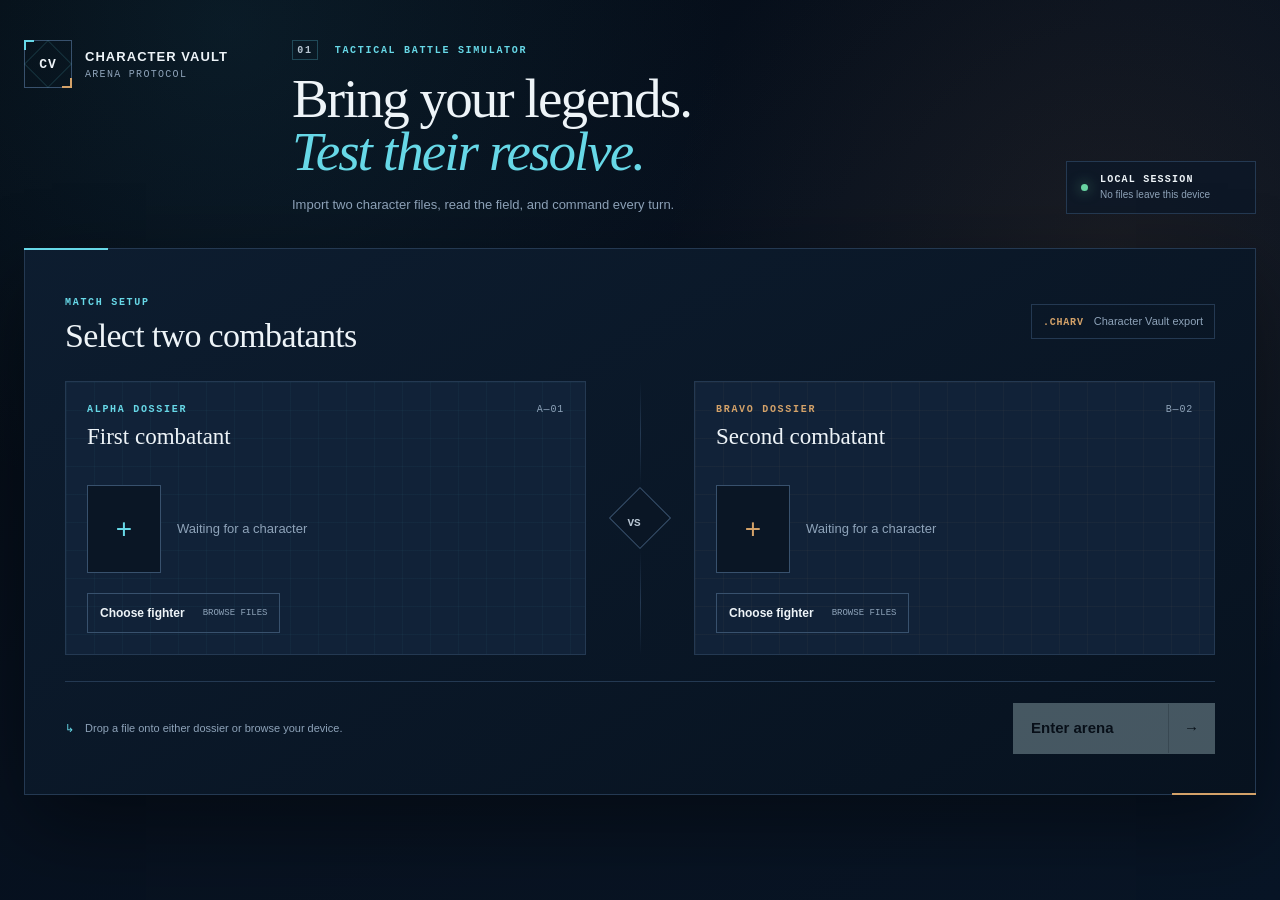
==== commit 6844f41a: "Redesign arena with tactical visual system" ====
--- a/arena/index.html
+++ b/arena/index.html
@@ -3,59 +3,67 @@
 <head>
   <meta charset="utf-8">
   <meta name="viewport" content="width=device-width, initial-scale=1">
-  <meta name="theme-color" content="#171c26">
+  <meta name="theme-color" content="#07111f">
+  <meta name="description" content="Import two Character Vault fighters and run a private turn-based battle in your browser.">
   <link rel="icon" href="data:,">
   <title>Character Vault · Battle Arena</title>
-  <link rel="stylesheet" href="../static/style.css">
   <link rel="stylesheet" href="./arena.css">
 </head>
 <body>
+  <div class="arena-backdrop" aria-hidden="true">
+    <span class="backdrop-orbit orbit-one"></span>
+    <span class="backdrop-orbit orbit-two"></span>
+    <span class="backdrop-axis"></span>
+  </div>
   <main class="arena-shell">
     <header class="arena-header">
-      <div class="arena-mark" aria-hidden="true">CV</div>
-      <div>
-        <div class="arena-eyebrow">Character Vault / Battle sandbox</div>
-        <h1>Battle Arena</h1>
-        <p>Import two Character Vault files and settle the fight turn by turn.</p>
+      <a class="arena-brand" href="./" aria-label="Character Vault Arena home">
+        <span class="arena-mark" aria-hidden="true"><i></i><b>CV</b></span>
+        <span class="brand-copy"><strong>Character Vault</strong><small>Arena protocol</small></span>
+      </a>
+      <div class="arena-intro">
+        <div class="arena-eyebrow"><span>01</span> Tactical battle simulator</div>
+        <h1>Bring your legends.<br><em>Test their resolve.</em></h1>
+        <p>Import two character files, read the field, and command every turn.</p>
       </div>
-      <div class="privacy-note">Files stay in this browser · fights are never saved</div>
+      <div class="privacy-note"><span aria-hidden="true"></span><strong>Local session</strong><small>No files leave this device</small></div>
     </header>
 
     <section class="setup-panel" id="fightSetup" aria-labelledby="setupTitle">
       <div class="section-heading">
         <div>
-          <span class="step-label">01 / Prepare</span>
-          <h2 id="setupTitle">Choose your fighters</h2>
+          <span class="step-label">Match setup</span>
+          <h2 id="setupTitle">Select two combatants</h2>
         </div>
-        <span class="file-hint">Export .charv from the main app</span>
+        <span class="file-hint"><b>.charv</b> Character Vault export</span>
       </div>
       <div class="import-grid">
         <section class="import-slot" id="importSlotA" aria-labelledby="slotTitleA">
-          <span class="slot-index">Fighter 01</span>
-          <h3 id="slotTitleA">Character A</h3>
+          <div class="slot-heading"><span class="slot-index">Alpha dossier</span><span class="slot-code">A—01</span></div>
+          <h3 id="slotTitleA">First combatant</h3>
           <div class="import-preview" id="previewA"><span class="empty-glyph" aria-hidden="true">+</span><span>Waiting for a character</span></div>
-          <label class="import-button" for="fileA">Import .charv file</label>
+          <label class="import-button" for="fileA"><span>Choose fighter</span><small>Browse files</small></label>
           <input id="fileA" type="file" accept=".charv,.zip" aria-label="Import Character A file">
         </section>
-        <div class="setup-versus" aria-hidden="true">VS</div>
+        <div class="setup-versus" aria-hidden="true"><span>VS</span></div>
         <section class="import-slot" id="importSlotB" aria-labelledby="slotTitleB">
-          <span class="slot-index">Fighter 02</span>
-          <h3 id="slotTitleB">Character B</h3>
+          <div class="slot-heading"><span class="slot-index">Bravo dossier</span><span class="slot-code">B—02</span></div>
+          <h3 id="slotTitleB">Second combatant</h3>
           <div class="import-preview" id="previewB"><span class="empty-glyph" aria-hidden="true">+</span><span>Waiting for a character</span></div>
-          <label class="import-button" for="fileB">Import .charv file</label>
+          <label class="import-button" for="fileB"><span>Choose fighter</span><small>Browse files</small></label>
           <input id="fileB" type="file" accept=".charv,.zip" aria-label="Import Character B file">
         </section>
       </div>
       <div class="setup-footer">
-        <p>Drag a file onto either fighter card, or use its import button.</p>
-        <button class="arena-primary" id="fightStartBtn" type="button" disabled>Start battle <span aria-hidden="true">→</span></button>
+        <p><span aria-hidden="true">↳</span> Drop a file onto either dossier or browse your device.</p>
+        <button class="arena-primary" id="fightStartBtn" type="button" disabled><span>Enter arena</span><i aria-hidden="true">→</i></button>
       </div>
     </section>
 
     <section class="battle-panel" id="fightArena" aria-label="Battle arena" hidden>
       <div class="battle-topline">
-        <div><span class="step-label">02 / Combat</span><h2>Live battle</h2></div>
-        <button class="arena-secondary" id="fightResetBtn" type="button">New battle</button>
+        <div><span class="step-label">Active encounter</span><h2>Arena floor</h2></div>
+        <button class="arena-secondary" id="fightResetBtn" type="button">End session</button>
       </div>
       <div class="fight-combatants" id="fightCombatants"></div>
       <div class="fight-tempo">
@@ -64,12 +72,12 @@
       </div>
       <div class="battle-bottom-grid">
         <div class="action-shell">
-          <div class="panel-caption">Your move</div>
+          <div class="panel-caption"><span>Command deck</span><small>Choose one action</small></div>
           <div class="fight-actions" id="fightActionPanel" hidden></div>
-          <div class="battle-controls"><button class="arena-secondary" id="fightAutoBtn" type="button">Auto-Battle</button></div>
+          <div class="battle-controls"><button class="arena-secondary" id="fightAutoBtn" type="button"><span class="auto-indicator" aria-hidden="true"></span> Run auto battle</button></div>
         </div>
         <section class="log-shell" aria-labelledby="logTitle">
-          <div class="panel-caption" id="logTitle">Battle log</div>
+          <div class="panel-caption" id="logTitle"><span>Combat record</span><small>Live telemetry</small></div>
           <div class="fight-log" id="fightLog" role="log" aria-live="polite" aria-relevant="additions"></div>
         </section>
       </div>
--- a/arena/arena.css
+++ b/arena/arena.css
@@ -1,109 +1,303 @@
-/* The arena uses the main app's combat styles, with a page layout for GitHub Pages. */
-html { min-height: 100%; }
+:root {
+  color-scheme: dark;
+  --ink: #07111f;
+  --ink-deep: #040a12;
+  --panel: #0c1929;
+  --panel-raised: #112238;
+  --panel-soft: #0a1625;
+  --line: #243952;
+  --line-bright: #38516d;
+  --text: #eef4f8;
+  --muted: #8ea3b9;
+  --muted-strong: #b8c6d3;
+  --cyan: #67d8e7;
+  --cyan-soft: #204958;
+  --copper: #d4a269;
+  --copper-soft: #4a3525;
+  --green: #69d5a3;
+  --red: #f07878;
+  --violet: #a996f0;
+  --display: "Iowan Old Style", "Palatino Linotype", Palatino, Georgia, serif;
+  --sans: "Avenir Next", Avenir, "Segoe UI", sans-serif;
+  --mono: "SFMono-Regular", Consolas, "Liberation Mono", monospace;
+  --shadow: 0 32px 80px rgb(0 0 0 / .42);
+}
+
+* { box-sizing: border-box; }
+html { min-height: 100%; background: var(--ink-deep); }
 body {
-  min-height: 100vh; height: auto; overflow: auto;
-  background: radial-gradient(circle at 50% -15%, #3d332d 0, transparent 42%),
-    linear-gradient(150deg, #171c26, #20232d 62%, #171b24);
+  min-width: 320px;
+  min-height: 100vh;
+  margin: 0;
+  overflow-x: hidden;
   color: var(--text);
-}
+  background:
+    radial-gradient(circle at 18% 3%, rgb(34 94 116 / .19), transparent 31rem),
+    radial-gradient(circle at 87% 28%, rgb(145 92 50 / .13), transparent 28rem),
+    linear-gradient(145deg, var(--ink-deep), var(--ink) 44%, #081526);
+  font-family: var(--sans);
+  font-size: 15px;
+  line-height: 1.5;
+}
+body::before {
+  position: fixed;
+  inset: 0;
+  z-index: -3;
+  content: "";
+  opacity: .18;
+  pointer-events: none;
+  background-image:
+    linear-gradient(rgb(107 150 176 / .16) 1px, transparent 1px),
+    linear-gradient(90deg, rgb(107 150 176 / .16) 1px, transparent 1px);
+  background-size: 72px 72px;
+  -webkit-mask-image: linear-gradient(to bottom, #000, transparent 76%);
+  mask-image: linear-gradient(to bottom, #000, transparent 76%);
+}
+[hidden] { display: none !important; }
 button, input, label { font: inherit; }
-button:focus-visible, input:focus-visible, label:focus-within {
-  outline: 3px solid var(--accent2); outline-offset: 3px;
-}
-.arena-shell { width: min(1180px, calc(100% - 36px)); margin: 0 auto; padding: 28px 0 48px; }
-.arena-header { display: flex; align-items: center; gap: 17px; padding: 8px 2px 28px; }
-.arena-mark { width: 52px; height: 52px; flex: none; display: grid; place-items: center;
-  border: 1px solid #795532; border-radius: 15px; color: #f4c27d; font-weight: 900; letter-spacing: -.08em;
-  background: linear-gradient(135deg, #3a302b, #252937); box-shadow: 0 10px 30px #0005; }
-.arena-eyebrow, .step-label, .slot-index, .panel-caption { color: #d6a168; font-size: 11px; font-weight: 800; text-transform: uppercase; letter-spacing: .14em; }
+button { color: inherit; }
+button:focus-visible, input:focus-visible, label:focus-visible { outline: 2px solid var(--cyan); outline-offset: 4px; }
 h1, h2, h3, p { margin: 0; }
-h1 { font-size: clamp(30px, 4vw, 44px); letter-spacing: -.04em; line-height: 1.05; margin: 4px 0 7px; }
-.arena-header p { color: #acb2c0; font-size: 14px; }
-.privacy-note { margin-left: auto; max-width: 200px; padding: 8px 12px; border: 1px solid #4e5260; border-radius: 999px; color: #b8c7bd; font-size: 11px; line-height: 1.4; text-align: center; }
-.setup-panel, .battle-panel { border: 1px solid #464653; border-radius: 18px; background: #242936e8; box-shadow: 0 24px 70px #0004; padding: clamp(18px, 3vw, 30px); }
-.section-heading, .battle-topline, .setup-footer { display: flex; align-items: center; justify-content: space-between; gap: 15px; }
-h2 { font-size: clamp(22px, 3vw, 29px); letter-spacing: -.025em; margin-top: 5px; }
-.file-hint { font-size: 12px; color: #aeb5c1; }
-.import-grid { display: grid; grid-template-columns: minmax(0, 1fr) 58px minmax(0, 1fr); align-items: center; gap: 16px; margin: 23px 0; }
-.import-slot { min-height: 245px; padding: 20px; display: flex; flex-direction: column; align-items: flex-start;
-  background: linear-gradient(145deg, #313545, #292e3b); border: 1px dashed #62677a; border-radius: 15px;
-  transition: border-color .2s ease, background .2s ease, transform .2s ease; }
-.import-slot.dragging { border-color: var(--accent2); background: #344842; transform: translateY(-2px); }
-.import-slot.loaded { border-style: solid; border-color: #8d724f; }
-.import-slot h3 { font-size: 19px; margin: 7px 0 11px; }
-.import-preview { display: flex; align-items: center; gap: 14px; flex: 1; min-width: 0; width: 100%; color: #acb2c0; font-size: 14px; }
-.import-preview strong { color: var(--text); display: block; font-size: 18px; line-height: 1.2; overflow-wrap: anywhere; }
-.import-preview small { display: block; margin-top: 5px; color: #b8bdc9; }
-.import-preview img, .empty-glyph { width: 70px; height: 70px; flex: none; border-radius: 12px; border: 1px solid #62677a; object-fit: cover; background: #202634; }
-.empty-glyph { display: grid; place-items: center; font-size: 28px; color: #d3a66e; }
-.import-button, .arena-primary, .arena-secondary { border: 1px solid #ad804d; border-radius: 10px; padding: 10px 16px; font-weight: 750; cursor: pointer; text-decoration: none; transition: background .2s ease, transform .2s ease, border-color .2s ease; }
-.import-button { display: inline-flex; background: #3b332e; color: #f4d5ac; }
-.import-button:hover, .arena-secondary:hover { background: #51402f; transform: translateY(-1px); }
+
+.arena-backdrop { position: fixed; inset: 0; z-index: -2; overflow: hidden; pointer-events: none; }
+.backdrop-orbit { position: absolute; border: 1px solid rgb(96 182 204 / .15); border-radius: 50%; }
+.orbit-one { width: 580px; height: 580px; top: -345px; left: 54%; }
+.orbit-two { width: 820px; height: 820px; right: -550px; top: 33%; border-color: rgb(204 153 98 / .11); }
+.backdrop-axis { position: absolute; top: 0; bottom: 0; left: 50%; width: 1px; background: linear-gradient(transparent, rgb(103 216 231 / .12) 18%, transparent 82%); }
+
+.arena-shell { width: min(1240px, calc(100% - 48px)); margin: 0 auto; padding: 32px 0 64px; }
+.arena-header { display: grid; grid-template-columns: 220px 1fr auto; align-items: end; gap: 48px; padding: 8px 0 34px; }
+.arena-brand { align-self: start; display: inline-flex; align-items: center; gap: 13px; color: inherit; text-decoration: none; }
+.arena-mark { position: relative; width: 48px; height: 48px; flex: none; display: grid; place-items: center; border: 1px solid var(--line-bright); }
+.arena-mark::before, .arena-mark::after { position: absolute; width: 8px; height: 8px; content: ""; }
+.arena-mark::before { top: -1px; left: -1px; border-top: 2px solid var(--cyan); border-left: 2px solid var(--cyan); }
+.arena-mark::after { right: -1px; bottom: -1px; border-right: 2px solid var(--copper); border-bottom: 2px solid var(--copper); }
+.arena-mark i { position: absolute; inset: 6px; border: 1px solid rgb(103 216 231 / .16); transform: rotate(45deg); }
+.arena-mark b { position: relative; font: 700 13px/1 var(--mono); letter-spacing: .08em; }
+.brand-copy { display: grid; gap: 1px; }
+.brand-copy strong { font-size: 13px; letter-spacing: .08em; text-transform: uppercase; }
+.brand-copy small { color: var(--muted); font: 10px/1.3 var(--mono); letter-spacing: .13em; text-transform: uppercase; }
+.arena-intro { max-width: 670px; }
+.arena-eyebrow, .step-label, .slot-index { color: var(--cyan); font: 700 10px/1.3 var(--mono); letter-spacing: .17em; text-transform: uppercase; }
+.arena-eyebrow span { display: inline-grid; width: 26px; height: 20px; margin-right: 9px; place-items: center; border: 1px solid var(--cyan-soft); color: var(--muted-strong); }
+h1 { margin-top: 13px; font: 500 clamp(34px, 4.3vw, 58px)/.96 var(--display); letter-spacing: -.035em; }
+h1 em { color: var(--cyan); font-weight: 400; }
+.arena-intro > p { margin-top: 16px; color: var(--muted); font-size: 13px; }
+.privacy-note { min-width: 190px; display: grid; grid-template-columns: 9px 1fr; column-gap: 10px; padding: 11px 14px; border: 1px solid var(--line); background: rgb(10 24 40 / .7); }
+.privacy-note > span { grid-row: span 2; align-self: center; width: 7px; height: 7px; border-radius: 50%; background: var(--green); box-shadow: 0 0 13px rgb(105 213 163 / .65); }
+.privacy-note strong { font: 700 10px/1.4 var(--mono); letter-spacing: .12em; text-transform: uppercase; }
+.privacy-note small { color: var(--muted); font-size: 10px; }
+
+.setup-panel, .battle-panel {
+  position: relative;
+  padding: clamp(22px, 3.2vw, 40px);
+  border: 1px solid var(--line);
+  background: linear-gradient(150deg, rgb(13 29 48 / .97), rgb(7 18 31 / .98));
+  box-shadow: var(--shadow);
+}
+.setup-panel::before, .battle-panel::before { position: absolute; inset: -1px auto auto -1px; width: 84px; height: 2px; content: ""; background: var(--cyan); }
+.setup-panel::after, .battle-panel::after { position: absolute; inset: auto -1px -1px auto; width: 84px; height: 2px; content: ""; background: var(--copper); }
+.section-heading, .battle-topline, .setup-footer { display: flex; align-items: center; justify-content: space-between; gap: 20px; }
+h2 { margin-top: 6px; font: 500 clamp(25px, 3vw, 34px)/1.05 var(--display); letter-spacing: -.02em; }
+.file-hint { padding: 8px 11px; border: 1px solid var(--line); color: var(--muted); font-size: 11px; }
+.file-hint b { margin-right: 7px; color: var(--copper); font: 700 10px var(--mono); letter-spacing: .08em; text-transform: uppercase; }
+
+.import-grid { display: grid; grid-template-columns: minmax(0, 1fr) 72px minmax(0, 1fr); align-items: stretch; gap: 18px; margin: 28px 0 26px; }
+.import-slot {
+  position: relative;
+  min-height: 274px;
+  padding: 21px;
+  display: flex;
+  flex-direction: column;
+  align-items: flex-start;
+  overflow: hidden;
+  border: 1px solid var(--line);
+  background:
+    linear-gradient(90deg, rgb(103 216 231 / .035) 1px, transparent 1px),
+    linear-gradient(rgb(103 216 231 / .035) 1px, transparent 1px),
+    var(--panel-raised);
+  background-size: 28px 28px;
+  transition: border-color .2s ease, transform .2s ease, background-color .2s ease;
+}
+.import-slot:last-child {
+  background-image:
+    linear-gradient(90deg, rgb(212 162 105 / .04) 1px, transparent 1px),
+    linear-gradient(rgb(212 162 105 / .04) 1px, transparent 1px);
+}
+.import-slot.dragging { border-color: var(--cyan); transform: translateY(-3px); background-color: #153144; }
+.import-slot.loaded { border-color: #3b7884; }
+.import-slot:last-child.loaded { border-color: #8a6744; }
+.slot-heading { width: 100%; display: flex; align-items: center; justify-content: space-between; gap: 12px; }
+.import-slot:last-child .slot-index { color: var(--copper); }
+.slot-code { color: var(--muted); font: 10px var(--mono); letter-spacing: .08em; }
+.import-slot h3 { margin: 8px 0 14px; font: 500 23px/1.1 var(--display); }
+.import-preview { width: 100%; min-width: 0; flex: 1; display: flex; align-items: center; gap: 16px; color: var(--muted); font-size: 13px; }
+.import-preview strong { display: block; color: var(--text); font: 500 22px/1.1 var(--display); overflow-wrap: anywhere; }
+.import-preview small { display: block; margin-top: 6px; color: var(--muted); font: 10px/1.5 var(--mono); text-transform: uppercase; letter-spacing: .04em; }
+.import-preview img, .empty-glyph { width: 74px; height: 88px; flex: none; border: 1px solid var(--line-bright); object-fit: cover; background: var(--panel-soft); }
+.empty-glyph { display: grid; place-items: center; color: var(--cyan); font: 300 28px var(--sans); }
+.import-slot:last-child .empty-glyph { color: var(--copper); }
+.import-button, .arena-primary, .arena-secondary { border: 1px solid var(--line-bright); background: transparent; cursor: pointer; transition: color .18s ease, background .18s ease, border-color .18s ease, transform .18s ease; }
+.import-button { min-width: 184px; display: flex; align-items: center; justify-content: space-between; gap: 18px; padding: 10px 12px; color: var(--text); }
+.import-button > span { font-size: 12px; font-weight: 700; }
+.import-button > small { color: var(--muted); font: 9px var(--mono); text-transform: uppercase; }
+.import-button:hover { border-color: var(--cyan); background: rgb(103 216 231 / .08); }
+.import-slot:last-child .import-button:hover { border-color: var(--copper); background: rgb(212 162 105 / .08); }
 .import-slot input[type=file] { position: absolute; width: 1px; height: 1px; opacity: 0; overflow: hidden; }
-.setup-versus { text-align: center; color: #d9a96c; font-weight: 900; font-size: 14px; letter-spacing: .1em; }
-.setup-footer { border-top: 1px solid #414553; padding-top: 19px; }
-.setup-footer p { color: #aeb5c1; font-size: 12px; }
-.arena-primary { color: #211b15; background: linear-gradient(135deg, #e0b270, #bd823b); min-width: 170px; display: inline-flex; justify-content: space-between; gap: 20px; }
-.arena-primary:hover:not(:disabled) { background: #efc48c; transform: translateY(-1px); }
-.arena-primary:disabled { opacity: .48; cursor: not-allowed; }
-.arena-secondary { color: #f2d0a6; background: #37323a; }
-.battle-topline { margin-bottom: 18px; }
-.battle-panel .fight-combatants { grid-template-columns: minmax(0, 1fr) 48px minmax(0, 1fr); gap: 14px; }
-.battle-panel .fighter { padding: 16px; background: linear-gradient(145deg, #34394a, #282d3a); }
-.battle-panel .fighter-name { font-size: 20px; }
-.battle-panel .fighter-slot { font-size: 10px; }
-.battle-panel .fighter-portrait { width: 76px; height: 76px; }
-.battle-panel .fighter-stat-grid { gap: 6px; }
-.battle-panel .fighter-stat { padding: 8px 4px; }
-.battle-panel .fighter-stat > span { font-size: 9px; }
-.battle-panel .fighter-stat > strong { font-size: 13px; }
-.battle-panel .fighter-stat > small { font-size: 10px; }
-.battle-panel .fighter-effect-heading { font-size: 10px; }
-.battle-panel .effect-empty, .battle-panel .effect-pill { font-size: 11px; }
-.battle-panel .fight-tempo { margin: 16px 0; padding: 12px 14px; }
-.battle-bottom-grid { display: grid; grid-template-columns: minmax(0, 1.6fr) minmax(280px, .85fr); gap: 15px; align-items: start; }
-.action-shell, .log-shell { min-width: 0; padding: 15px; background: #292e3b; border: 1px solid #414655; border-radius: 12px; }
-.panel-caption { margin-bottom: 13px; }
-.battle-panel .fight-action-grid { grid-template-columns: repeat(2, minmax(0, 1fr)); }
-.battle-panel .fight-action-section.tactics .fight-action-grid { grid-template-columns: repeat(3, minmax(0, 1fr)); }
-.battle-panel .fight-actions button { min-height: 84px; padding: 10px; }
-.battle-panel .fight-actions .fa-label { font-size: 14px; }
-.battle-panel .fight-actions .fa-kind, .battle-panel .fight-actions .fa-cost { font-size: 10px; }
-.battle-panel .fight-actions .fa-description { font-size: 11px; }
-.battle-panel .fight-actions .fa-preview { font-size: 11px; }
-.battle-controls { border-top: 1px solid #414655; margin-top: 15px; padding-top: 15px; }
-.battle-controls button { width: 100%; }
-.log-shell .fight-log { height: 390px; padding: 0; border: 0; background: transparent; font-size: 12px; line-height: 1.45; }
-.log-shell .fight-log > div { padding: 7px 2px; border-bottom: 1px solid #3b4250; }
-.arena-status { min-height: 25px; margin: 12px 2px; color: #f1ba7d; font-size: 13px; }
-.arena-status.error { color: #ff9aa8; }
-@media (max-width: 830px) {
+.setup-versus { display: grid; grid-template-rows: 1fr auto 1fr; place-items: center; gap: 10px; }
+.setup-versus::before, .setup-versus::after { width: 1px; height: 100%; content: ""; background: linear-gradient(transparent, var(--line), transparent); }
+.setup-versus span { width: 44px; height: 44px; display: grid; place-items: center; border: 1px solid var(--line-bright); background: var(--panel-soft); color: var(--muted-strong); font-size: 0; transform: rotate(45deg); }
+.setup-versus span::after { content: "VS"; font: 700 11px var(--mono); transform: rotate(-45deg); }
+.setup-footer { padding-top: 21px; border-top: 1px solid var(--line); }
+.setup-footer p { color: var(--muted); font-size: 11px; }
+.setup-footer p span { margin-right: 8px; color: var(--cyan); }
+.arena-primary { min-width: 202px; padding: 0; display: inline-flex; align-items: stretch; justify-content: space-between; border-color: var(--cyan); color: var(--ink-deep); background: var(--cyan); font-weight: 800; }
+.arena-primary > span { padding: 13px 17px; }
+.arena-primary > i { width: 46px; display: grid; place-items: center; border-left: 1px solid rgb(5 25 33 / .22); font-style: normal; }
+.arena-primary:hover:not(:disabled) { background: #8de6f0; transform: translateY(-2px); }
+.arena-primary:disabled { opacity: .38; cursor: not-allowed; filter: saturate(.25); }
+.arena-secondary { padding: 10px 14px; color: var(--muted-strong); font-size: 11px; font-weight: 700; }
+.arena-secondary:hover { border-color: var(--cyan); color: var(--text); background: rgb(103 216 231 / .07); }
+
+.battle-topline { margin-bottom: 22px; }
+.fight-combatants { display: grid; grid-template-columns: minmax(0, 1fr) 52px minmax(0, 1fr); align-items: stretch; gap: 15px; }
+.fighter { position: relative; min-width: 0; padding: 18px; border: 1px solid var(--line); background: linear-gradient(145deg, #11253a, #0b1828); }
+.fighter::before { position: absolute; inset: -1px auto auto -1px; width: 34%; height: 2px; content: ""; background: var(--cyan); }
+.fighter:last-child::before { right: -1px; left: auto; background: var(--copper); }
+.fighter-identity { display: grid; grid-template-columns: auto minmax(0, 1fr) auto; align-items: center; gap: 13px; margin-bottom: 15px; }
+.fighter-portrait { position: relative; width: 72px; height: 82px; overflow: hidden; border: 1px solid var(--line-bright); background: var(--panel-soft); }
+.fighter-portrait img { width: 100%; height: 100%; display: block; object-fit: cover; }
+.adjustable-thumb { object-position: var(--thumb-x, 50%) var(--thumb-y, 50%) !important; transform: scale(var(--thumb-zoom, 1)); transform-origin: var(--thumb-x, 50%) var(--thumb-y, 50%); }
+.fighter-portrait-fallback { width: 100%; height: 100%; display: grid; place-items: center; color: var(--cyan); font: 500 34px var(--display); }
+.fighter:last-child .fighter-portrait-fallback { color: var(--copper); }
+.fighter-heading { min-width: 0; }
+.fighter-slot { display: block; margin-bottom: 4px; color: var(--cyan); font: 700 9px var(--mono); letter-spacing: .13em; text-transform: uppercase; }
+.fighter:last-child .fighter-slot { color: var(--copper); }
+.fighter-name { color: var(--text); font: 500 23px/1.05 var(--display); overflow-wrap: anywhere; }
+.fighter-state-badge { align-self: start; padding: 5px 7px; border: 1px solid var(--line-bright); color: var(--muted-strong); font: 700 8px var(--mono); letter-spacing: .08em; text-transform: uppercase; }
+.fighter-state-badge.active { border-color: var(--cyan); color: var(--cyan); background: rgb(103 216 231 / .08); }
+.fighter-state-badge.guard { border-color: var(--violet); color: #c4b9fb; }
+.fighter-state-badge.danger { border-color: var(--red); color: #ffaaaa; }
+.bar { position: relative; height: 24px; margin-top: 8px; overflow: hidden; border: 1px solid var(--line); background: #07101c; }
+.bar-fill { height: 100%; transition: width .35s ease; }
+.bar.hp .bar-fill { background: linear-gradient(90deg, #235f50, var(--green)); }
+.bar.mana .bar-fill { background: linear-gradient(90deg, #274a78, #69a9ee); }
+.bar-label { position: absolute; inset: 0; display: grid; place-items: center; color: #f6fbff; font: 700 9px var(--mono); letter-spacing: .04em; text-shadow: 0 1px 3px #000; }
+.fighter-stat-grid { display: grid; grid-template-columns: repeat(6, minmax(0, 1fr)); gap: 5px; margin-top: 13px; }
+.fighter-stat { min-width: 0; padding: 8px 4px 7px; display: grid; justify-items: center; border: 1px solid var(--line); background: rgb(4 13 23 / .36); text-align: center; }
+.fighter-stat > span { color: var(--muted); font: 700 8px var(--mono); letter-spacing: .05em; }
+.fighter-stat > strong { margin-top: 3px; font: 700 13px var(--mono); }
+.fighter-stat > small { color: var(--muted); font-size: 8px; }
+.fighter-effect-groups { display: grid; gap: 7px; margin-top: 12px; }
+.fighter-effect-group { padding: 9px; border: 1px solid var(--line); background: rgb(4 13 23 / .3); }
+.fighter-effect-heading { display: flex; justify-content: space-between; gap: 10px; margin-bottom: 6px; color: var(--muted); font: 700 8px var(--mono); letter-spacing: .08em; text-transform: uppercase; }
+.fighter-effect-heading b { color: var(--muted-strong); }
+.fighter-effects { display: flex; flex-wrap: wrap; gap: 5px; }
+.effect-empty { color: #61768a; font-size: 10px; }
+.effect-pill { display: inline-flex; flex-wrap: wrap; gap: 5px; padding: 4px 6px; border-left: 2px solid var(--line-bright); background: #0c1a2a; color: var(--muted-strong); font-size: 9px; }
+.effect-pill.buff, .effect-pill.immune { border-color: var(--green); }
+.effect-pill.debuff, .effect-pill.dot { border-color: var(--red); }
+.effect-pill.cooldown { border-color: var(--copper); }
+.effect-name { font-weight: 800; }
+.effect-detail { color: var(--muted); }
+.fight-vs { display: grid; place-items: center; color: var(--muted); }
+.fight-vs span { font: 700 11px var(--mono); letter-spacing: .12em; writing-mode: vertical-rl; }
+
+.fight-tempo { margin: 15px 0; padding: 11px 14px; display: flex; align-items: center; justify-content: space-between; gap: 16px; border: 1px solid var(--line); background: #081523; }
+.fight-turn { color: var(--text); font: 700 11px var(--mono); letter-spacing: .08em; text-transform: uppercase; }
+.fight-turn:not(:empty)::before { display: inline-block; width: 6px; height: 6px; margin-right: 9px; border-radius: 50%; content: ""; background: var(--cyan); box-shadow: 0 0 10px rgb(103 216 231 / .7); vertical-align: 1px; }
+.fight-upcoming { color: var(--muted); font: 9px var(--mono); letter-spacing: .02em; text-align: right; }
+.battle-bottom-grid { display: grid; grid-template-columns: minmax(0, 1.65fr) minmax(280px, .82fr); gap: 15px; align-items: start; }
+.action-shell, .log-shell { min-width: 0; padding: 17px; border: 1px solid var(--line); background: var(--panel-soft); }
+.panel-caption { display: flex; align-items: baseline; justify-content: space-between; gap: 12px; margin-bottom: 15px; color: var(--copper); font: 700 9px var(--mono); letter-spacing: .14em; text-transform: uppercase; }
+.panel-caption small { color: var(--muted); font: 8px var(--mono); letter-spacing: .08em; }
+
+.fight-action-head { display: grid; grid-template-columns: auto 1fr auto; align-items: baseline; gap: 10px; margin-bottom: 15px; padding-bottom: 12px; border-bottom: 1px solid var(--line); }
+.fight-action-head > span { color: var(--cyan); font: 700 8px var(--mono); letter-spacing: .1em; text-transform: uppercase; }
+.fight-action-head > strong { font: 500 19px var(--display); }
+.fight-action-head > small { color: var(--muted); font-size: 9px; }
+.fight-action-section + .fight-action-section { margin-top: 16px; }
+.fight-action-section-title { margin-bottom: 8px; color: var(--muted); font: 700 8px var(--mono); letter-spacing: .12em; text-transform: uppercase; }
+.fight-action-grid { display: grid; grid-template-columns: repeat(2, minmax(0, 1fr)); gap: 7px; }
+.fight-action-section.tactics .fight-action-grid { grid-template-columns: repeat(3, minmax(0, 1fr)); }
+.fight-actions button { position: relative; min-width: 0; min-height: 98px; padding: 11px 12px 11px 15px; display: flex; flex-direction: column; align-items: stretch; border: 1px solid var(--line); background: #0e1e30; color: var(--text); text-align: left; cursor: pointer; overflow: hidden; transition: border-color .16s ease, background .16s ease, transform .16s ease; }
+.fight-actions button::before { position: absolute; inset: 0 auto 0 0; width: 3px; content: ""; background: var(--cyan); }
+.fight-actions button:hover:not(:disabled) { border-color: var(--line-bright); background: #142a40; transform: translateY(-2px); }
+.fight-actions button:disabled { opacity: .42; cursor: not-allowed; }
+.fight-actions button.kind-heal::before, .fight-actions button.kind-buff::before, .fight-actions button.kind-immunity::before, .fight-actions button.kind-thorns::before { background: var(--green); }
+.fight-actions button.kind-debuff::before, .fight-actions button.kind-stun::before, .fight-actions button.kind-bleed::before, .fight-actions button.kind-poison::before, .fight-actions button.kind-slow::before { background: var(--red); }
+.fight-actions button.defend::before { background: var(--violet); }
+.fight-actions button.auto-decide::before { background: var(--copper); }
+.fa-top { display: flex; align-items: center; justify-content: space-between; gap: 8px; }
+.fa-kind, .fa-cost { color: var(--muted); font: 700 8px var(--mono); letter-spacing: .06em; text-transform: uppercase; }
+.fa-cost { text-align: right; }
+.fa-label { margin-top: 9px; color: var(--text); font-size: 13px; font-weight: 800; line-height: 1.2; }
+.fa-description { margin-top: 4px; color: var(--muted-strong); font-size: 10px; line-height: 1.35; }
+.fa-preview { margin-top: auto; padding-top: 7px; color: var(--muted); font-size: 9px; line-height: 1.35; }
+.fight-action-empty { grid-column: 1 / -1; padding: 14px; border: 1px dashed var(--line); color: var(--muted); font-size: 11px; }
+.battle-controls { margin-top: 14px; padding-top: 14px; border-top: 1px solid var(--line); }
+.battle-controls button { width: 100%; display: flex; align-items: center; justify-content: center; gap: 9px; }
+.auto-indicator { width: 6px; height: 6px; border-radius: 50%; background: var(--copper); }
+.fight-log { height: 448px; overflow: auto; scrollbar-color: var(--line-bright) transparent; }
+.fight-log > div { position: relative; padding: 9px 3px 9px 20px; border-bottom: 1px solid rgb(36 57 82 / .65); color: var(--muted-strong); font-size: 10px; line-height: 1.5; }
+.fight-log > div::before { position: absolute; top: 14px; left: 4px; width: 4px; height: 4px; content: ""; background: var(--line-bright); transform: rotate(45deg); }
+.fight-log > div:last-child { color: var(--text); }
+.fight-log > div:last-child::before { background: var(--cyan); box-shadow: 0 0 8px rgb(103 216 231 / .6); }
+.arena-status { min-height: 24px; padding: 11px 2px 0; color: var(--cyan); font: 10px var(--mono); letter-spacing: .03em; }
+.arena-status.error { color: #ff9c9c; }
+
+@media (max-width: 980px) {
+  .arena-header { grid-template-columns: auto 1fr; gap: 28px; }
+  .arena-brand { grid-column: 1 / -1; }
+  .privacy-note { align-self: end; }
+  .fighter-stat-grid { grid-template-columns: repeat(3, minmax(0, 1fr)); }
+}
+@media (max-width: 820px) {
+  .arena-shell { width: min(100% - 30px, 680px); }
+  .arena-header { grid-template-columns: 1fr; gap: 22px; }
+  .privacy-note { width: max-content; }
+  .import-grid { grid-template-columns: 1fr; gap: 10px; }
+  .setup-versus { height: 44px; display: flex; }
+  .setup-versus::before, .setup-versus::after { width: 100%; height: 1px; background: linear-gradient(90deg, transparent, var(--line), transparent); }
+  .setup-versus span { width: 36px; height: 36px; line-height: 36px; flex: none; }
+  .battle-bottom-grid { grid-template-columns: 1fr; }
+  .fight-log { height: 220px; }
+}
+@media (max-width: 620px) {
+  .arena-shell { width: min(100% - 20px, 500px); padding: 18px 0 38px; }
+  .arena-header { padding-bottom: 24px; }
+  .arena-brand { gap: 10px; }
+  .arena-mark { width: 42px; height: 42px; }
+  h1 { font-size: clamp(32px, 11vw, 45px); }
+  .arena-intro > p { max-width: 390px; }
   .privacy-note { display: none; }
-  .battle-bottom-grid { grid-template-columns: 1fr; }
-  .log-shell .fight-log { height: 210px; }
-  .battle-panel .fighter-stat-grid { grid-template-columns: repeat(3, minmax(0, 1fr)); }
-}
-@media (max-width: 620px) {
-  .arena-shell { width: min(100% - 22px, 500px); padding-top: 15px; }
-  .arena-header { padding-bottom: 20px; }
-  .arena-mark { width: 45px; height: 45px; }
-  .arena-header p { font-size: 12px; }
+  .setup-panel, .battle-panel { padding: 17px; }
+  .section-heading { align-items: flex-start; }
   .file-hint { display: none; }
-  .import-grid { grid-template-columns: 1fr; gap: 9px; margin: 17px 0; }
-  .import-slot { min-height: 185px; }
-  .setup-versus { line-height: 1; padding: 2px; }
+  .import-grid { margin: 20px 0; }
+  .import-slot { min-height: 232px; padding: 16px; }
+  .import-preview img, .empty-glyph { width: 61px; height: 72px; }
   .setup-footer { align-items: stretch; flex-direction: column; }
   .arena-primary { width: 100%; }
-  .battle-panel .fight-combatants { grid-template-columns: 1fr; gap: 7px; }
-  .battle-panel .fight-vs { height: 22px; }
-  .battle-panel .fighter { padding: 12px; }
-  .battle-panel .fighter-portrait { width: 58px; height: 58px; }
-  .battle-panel .fighter-name { font-size: 17px; }
-  .battle-panel .fight-action-grid, .battle-panel .fight-action-section.tactics .fight-action-grid { grid-template-columns: 1fr 1fr; }
-  .battle-panel .fight-tempo { display: block; }
-  .battle-panel .fight-upcoming { text-align: left; margin-top: 4px; }
-}
-@media (max-width: 390px) {
-  .battle-panel .fight-action-grid, .battle-panel .fight-action-section.tactics .fight-action-grid { grid-template-columns: 1fr; }
-}
-@media (prefers-reduced-motion: reduce) { *, *::before, *::after { transition-duration: .01ms !important; animation-duration: .01ms !important; } }
+  .fight-combatants { grid-template-columns: 1fr; gap: 8px; }
+  .fight-vs { height: 18px; }
+  .fight-vs span { writing-mode: horizontal-tb; }
+  .fighter { padding: 14px; }
+  .fighter-portrait { width: 58px; height: 66px; }
+  .fighter-name { font-size: 20px; }
+  .fighter-state-badge { padding: 4px 5px; }
+  .fight-tempo { align-items: flex-start; flex-direction: column; gap: 5px; }
+  .fight-upcoming { text-align: left; }
+  .action-shell, .log-shell { padding: 13px; }
+  .fight-action-head { grid-template-columns: auto 1fr; }
+  .fight-action-head > small { grid-column: 1 / -1; }
+  .fight-action-grid, .fight-action-section.tactics .fight-action-grid { grid-template-columns: 1fr 1fr; }
+  .fight-actions button { min-height: 106px; }
+}
+@media (max-width: 400px) {
+  .fight-action-grid, .fight-action-section.tactics .fight-action-grid { grid-template-columns: 1fr; }
+  .fight-actions button { min-height: 94px; }
+}
+@media (prefers-reduced-motion: reduce) {
+  *, *::before, *::after { scroll-behavior: auto !important; transition-duration: .01ms !important; animation-duration: .01ms !important; }
+}
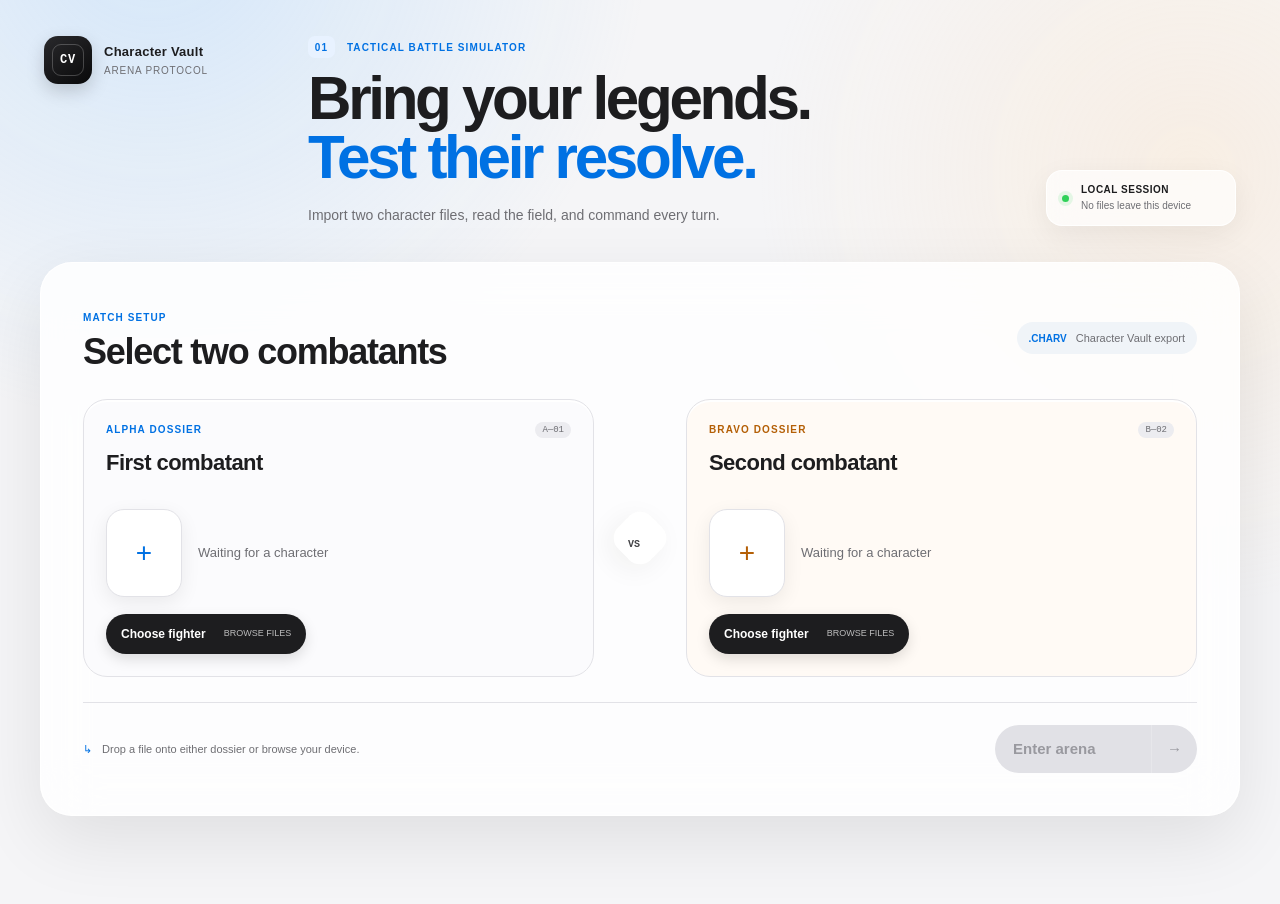
==== commit a9418515: "Switch arena to bright rounded design" ====
--- a/arena/index.html
+++ b/arena/index.html
@@ -3,7 +3,7 @@
 <head>
   <meta charset="utf-8">
   <meta name="viewport" content="width=device-width, initial-scale=1">
-  <meta name="theme-color" content="#07111f">
+  <meta name="theme-color" content="#f5f5f7">
   <meta name="description" content="Import two Character Vault fighters and run a private turn-based battle in your browser.">
   <link rel="icon" href="data:,">
   <title>Character Vault · Battle Arena</title>
--- a/arena/arena.css
+++ b/arena/arena.css
@@ -1,30 +1,32 @@
 :root {
-  color-scheme: dark;
-  --ink: #07111f;
-  --ink-deep: #040a12;
-  --panel: #0c1929;
-  --panel-raised: #112238;
-  --panel-soft: #0a1625;
-  --line: #243952;
-  --line-bright: #38516d;
-  --text: #eef4f8;
-  --muted: #8ea3b9;
-  --muted-strong: #b8c6d3;
-  --cyan: #67d8e7;
-  --cyan-soft: #204958;
-  --copper: #d4a269;
-  --copper-soft: #4a3525;
-  --green: #69d5a3;
-  --red: #f07878;
-  --violet: #a996f0;
-  --display: "Iowan Old Style", "Palatino Linotype", Palatino, Georgia, serif;
-  --sans: "Avenir Next", Avenir, "Segoe UI", sans-serif;
-  --mono: "SFMono-Regular", Consolas, "Liberation Mono", monospace;
-  --shadow: 0 32px 80px rgb(0 0 0 / .42);
+  color-scheme: light;
+  --bg: #f5f5f7;
+  --surface: #ffffff;
+  --surface-soft: #fbfbfd;
+  --surface-tint: #f0f4f8;
+  --text: #1d1d1f;
+  --muted: #6e6e73;
+  --muted-strong: #424245;
+  --line: #e2e2e7;
+  --line-strong: #d2d2d7;
+  --blue: #0071e3;
+  --blue-hover: #0077ed;
+  --blue-soft: #e8f2ff;
+  --green: #248a3d;
+  --green-soft: #eaf7ee;
+  --orange: #b45f06;
+  --orange-soft: #fff3e5;
+  --red: #d70015;
+  --red-soft: #fff0f1;
+  --violet: #6e5bc7;
+  --shadow-large: 0 24px 70px rgb(0 0 0 / .09);
+  --shadow-card: 0 8px 28px rgb(0 0 0 / .06);
+  --sans: -apple-system, BlinkMacSystemFont, "SF Pro Display", "SF Pro Text", "Segoe UI", sans-serif;
+  --mono: "SFMono-Regular", Consolas, monospace;
 }
 
 * { box-sizing: border-box; }
-html { min-height: 100%; background: var(--ink-deep); }
+html { min-height: 100%; background: var(--bg); }
 body {
   min-width: 320px;
   min-height: 100vh;
@@ -32,219 +34,176 @@
   overflow-x: hidden;
   color: var(--text);
   background:
-    radial-gradient(circle at 18% 3%, rgb(34 94 116 / .19), transparent 31rem),
-    radial-gradient(circle at 87% 28%, rgb(145 92 50 / .13), transparent 28rem),
-    linear-gradient(145deg, var(--ink-deep), var(--ink) 44%, #081526);
+    radial-gradient(circle at 12% -8%, rgb(137 198 255 / .3), transparent 31rem),
+    radial-gradient(circle at 93% 19%, rgb(255 220 178 / .28), transparent 27rem),
+    var(--bg);
   font-family: var(--sans);
   font-size: 15px;
   line-height: 1.5;
-}
-body::before {
-  position: fixed;
-  inset: 0;
-  z-index: -3;
-  content: "";
-  opacity: .18;
-  pointer-events: none;
-  background-image:
-    linear-gradient(rgb(107 150 176 / .16) 1px, transparent 1px),
-    linear-gradient(90deg, rgb(107 150 176 / .16) 1px, transparent 1px);
-  background-size: 72px 72px;
-  -webkit-mask-image: linear-gradient(to bottom, #000, transparent 76%);
-  mask-image: linear-gradient(to bottom, #000, transparent 76%);
+  -webkit-font-smoothing: antialiased;
 }
 [hidden] { display: none !important; }
 button, input, label { font: inherit; }
 button { color: inherit; }
-button:focus-visible, input:focus-visible, label:focus-visible { outline: 2px solid var(--cyan); outline-offset: 4px; }
+button:focus-visible, input:focus-visible, label:focus-visible { outline: 3px solid rgb(0 113 227 / .3); outline-offset: 3px; }
 h1, h2, h3, p { margin: 0; }
 
-.arena-backdrop { position: fixed; inset: 0; z-index: -2; overflow: hidden; pointer-events: none; }
-.backdrop-orbit { position: absolute; border: 1px solid rgb(96 182 204 / .15); border-radius: 50%; }
-.orbit-one { width: 580px; height: 580px; top: -345px; left: 54%; }
-.orbit-two { width: 820px; height: 820px; right: -550px; top: 33%; border-color: rgb(204 153 98 / .11); }
-.backdrop-axis { position: absolute; top: 0; bottom: 0; left: 50%; width: 1px; background: linear-gradient(transparent, rgb(103 216 231 / .12) 18%, transparent 82%); }
-
-.arena-shell { width: min(1240px, calc(100% - 48px)); margin: 0 auto; padding: 32px 0 64px; }
-.arena-header { display: grid; grid-template-columns: 220px 1fr auto; align-items: end; gap: 48px; padding: 8px 0 34px; }
-.arena-brand { align-self: start; display: inline-flex; align-items: center; gap: 13px; color: inherit; text-decoration: none; }
-.arena-mark { position: relative; width: 48px; height: 48px; flex: none; display: grid; place-items: center; border: 1px solid var(--line-bright); }
-.arena-mark::before, .arena-mark::after { position: absolute; width: 8px; height: 8px; content: ""; }
-.arena-mark::before { top: -1px; left: -1px; border-top: 2px solid var(--cyan); border-left: 2px solid var(--cyan); }
-.arena-mark::after { right: -1px; bottom: -1px; border-right: 2px solid var(--copper); border-bottom: 2px solid var(--copper); }
-.arena-mark i { position: absolute; inset: 6px; border: 1px solid rgb(103 216 231 / .16); transform: rotate(45deg); }
-.arena-mark b { position: relative; font: 700 13px/1 var(--mono); letter-spacing: .08em; }
+.arena-backdrop { position: fixed; inset: 0; z-index: -1; overflow: hidden; pointer-events: none; }
+.backdrop-orbit { position: absolute; border-radius: 50%; filter: blur(2px); }
+.orbit-one { width: 420px; height: 420px; top: -270px; left: 48%; background: rgb(255 255 255 / .74); }
+.orbit-two { width: 560px; height: 560px; right: -390px; top: 35%; background: rgb(255 255 255 / .55); }
+.backdrop-axis { display: none; }
+
+.arena-shell { width: min(1200px, calc(100% - 48px)); margin: 0 auto; padding: 28px 0 64px; }
+.arena-header { display: grid; grid-template-columns: 220px 1fr auto; align-items: end; gap: 44px; padding: 8px 4px 36px; }
+.arena-brand { align-self: start; display: inline-flex; align-items: center; gap: 12px; color: inherit; text-decoration: none; }
+.arena-mark { position: relative; width: 48px; height: 48px; flex: none; display: grid; place-items: center; border-radius: 14px; color: #fff; background: linear-gradient(145deg, #29292c, #09090a); box-shadow: 0 7px 18px rgb(0 0 0 / .17); }
+.arena-mark::before, .arena-mark::after { display: none; }
+.arena-mark i { position: absolute; inset: 8px; border: 1px solid rgb(255 255 255 / .22); border-radius: 9px; }
+.arena-mark b { position: relative; font: 700 12px/1 var(--mono); letter-spacing: .06em; }
 .brand-copy { display: grid; gap: 1px; }
-.brand-copy strong { font-size: 13px; letter-spacing: .08em; text-transform: uppercase; }
-.brand-copy small { color: var(--muted); font: 10px/1.3 var(--mono); letter-spacing: .13em; text-transform: uppercase; }
-.arena-intro { max-width: 670px; }
-.arena-eyebrow, .step-label, .slot-index { color: var(--cyan); font: 700 10px/1.3 var(--mono); letter-spacing: .17em; text-transform: uppercase; }
-.arena-eyebrow span { display: inline-grid; width: 26px; height: 20px; margin-right: 9px; place-items: center; border: 1px solid var(--cyan-soft); color: var(--muted-strong); }
-h1 { margin-top: 13px; font: 500 clamp(34px, 4.3vw, 58px)/.96 var(--display); letter-spacing: -.035em; }
-h1 em { color: var(--cyan); font-weight: 400; }
-.arena-intro > p { margin-top: 16px; color: var(--muted); font-size: 13px; }
-.privacy-note { min-width: 190px; display: grid; grid-template-columns: 9px 1fr; column-gap: 10px; padding: 11px 14px; border: 1px solid var(--line); background: rgb(10 24 40 / .7); }
-.privacy-note > span { grid-row: span 2; align-self: center; width: 7px; height: 7px; border-radius: 50%; background: var(--green); box-shadow: 0 0 13px rgb(105 213 163 / .65); }
-.privacy-note strong { font: 700 10px/1.4 var(--mono); letter-spacing: .12em; text-transform: uppercase; }
+.brand-copy strong { font-size: 13px; letter-spacing: .02em; }
+.brand-copy small { color: var(--muted); font-size: 10px; letter-spacing: .08em; text-transform: uppercase; }
+.arena-intro { max-width: 650px; }
+.arena-eyebrow, .step-label, .slot-index { color: var(--blue); font-size: 10px; font-weight: 700; letter-spacing: .11em; text-transform: uppercase; }
+.arena-eyebrow span { display: inline-grid; width: 27px; height: 22px; margin-right: 8px; place-items: center; border-radius: 7px; color: var(--blue); background: var(--blue-soft); }
+h1 { margin-top: 12px; font-size: clamp(38px, 4.7vw, 62px); font-weight: 650; line-height: .98; letter-spacing: -.055em; }
+h1 em { color: var(--blue); font-style: normal; font-weight: 650; }
+.arena-intro > p { margin-top: 17px; color: var(--muted); font-size: 14px; }
+.privacy-note { min-width: 190px; display: grid; grid-template-columns: 9px 1fr; column-gap: 10px; padding: 12px 15px; border: 1px solid rgb(255 255 255 / .85); border-radius: 16px; background: rgb(255 255 255 / .68); box-shadow: var(--shadow-card); backdrop-filter: blur(18px); }
+.privacy-note > span { grid-row: span 2; align-self: center; width: 7px; height: 7px; border-radius: 50%; background: #30d158; box-shadow: 0 0 0 4px rgb(48 209 88 / .12); }
+.privacy-note strong { font-size: 10px; line-height: 1.45; letter-spacing: .05em; text-transform: uppercase; }
 .privacy-note small { color: var(--muted); font-size: 10px; }
 
-.setup-panel, .battle-panel {
-  position: relative;
-  padding: clamp(22px, 3.2vw, 40px);
-  border: 1px solid var(--line);
-  background: linear-gradient(150deg, rgb(13 29 48 / .97), rgb(7 18 31 / .98));
-  box-shadow: var(--shadow);
-}
-.setup-panel::before, .battle-panel::before { position: absolute; inset: -1px auto auto -1px; width: 84px; height: 2px; content: ""; background: var(--cyan); }
-.setup-panel::after, .battle-panel::after { position: absolute; inset: auto -1px -1px auto; width: 84px; height: 2px; content: ""; background: var(--copper); }
+.setup-panel, .battle-panel { position: relative; padding: clamp(24px, 3.3vw, 42px); border: 1px solid rgb(255 255 255 / .9); border-radius: 32px; background: rgb(255 255 255 / .82); box-shadow: var(--shadow-large); backdrop-filter: blur(28px); }
+.setup-panel::before, .setup-panel::after, .battle-panel::before, .battle-panel::after { display: none; }
 .section-heading, .battle-topline, .setup-footer { display: flex; align-items: center; justify-content: space-between; gap: 20px; }
-h2 { margin-top: 6px; font: 500 clamp(25px, 3vw, 34px)/1.05 var(--display); letter-spacing: -.02em; }
-.file-hint { padding: 8px 11px; border: 1px solid var(--line); color: var(--muted); font-size: 11px; }
-.file-hint b { margin-right: 7px; color: var(--copper); font: 700 10px var(--mono); letter-spacing: .08em; text-transform: uppercase; }
-
-.import-grid { display: grid; grid-template-columns: minmax(0, 1fr) 72px minmax(0, 1fr); align-items: stretch; gap: 18px; margin: 28px 0 26px; }
-.import-slot {
-  position: relative;
-  min-height: 274px;
-  padding: 21px;
-  display: flex;
-  flex-direction: column;
-  align-items: flex-start;
-  overflow: hidden;
-  border: 1px solid var(--line);
-  background:
-    linear-gradient(90deg, rgb(103 216 231 / .035) 1px, transparent 1px),
-    linear-gradient(rgb(103 216 231 / .035) 1px, transparent 1px),
-    var(--panel-raised);
-  background-size: 28px 28px;
-  transition: border-color .2s ease, transform .2s ease, background-color .2s ease;
-}
-.import-slot:last-child {
-  background-image:
-    linear-gradient(90deg, rgb(212 162 105 / .04) 1px, transparent 1px),
-    linear-gradient(rgb(212 162 105 / .04) 1px, transparent 1px);
-}
-.import-slot.dragging { border-color: var(--cyan); transform: translateY(-3px); background-color: #153144; }
-.import-slot.loaded { border-color: #3b7884; }
-.import-slot:last-child.loaded { border-color: #8a6744; }
+h2 { margin-top: 6px; font-size: clamp(27px, 3vw, 36px); font-weight: 650; line-height: 1.06; letter-spacing: -.035em; }
+.file-hint { padding: 8px 12px; border-radius: 999px; color: var(--muted); background: var(--surface-tint); font-size: 11px; }
+.file-hint b { margin-right: 6px; color: var(--blue); font-size: 10px; text-transform: uppercase; }
+
+.import-grid { display: grid; grid-template-columns: minmax(0, 1fr) 60px minmax(0, 1fr); align-items: stretch; gap: 16px; margin: 27px 0 25px; }
+.import-slot { position: relative; min-height: 278px; padding: 22px; display: flex; flex-direction: column; align-items: flex-start; overflow: hidden; border: 1px solid var(--line); border-radius: 24px; background: var(--surface-soft); box-shadow: 0 2px 0 rgb(255 255 255) inset; transition: border-color .2s ease, transform .2s ease, box-shadow .2s ease; }
+.import-slot:last-child { background: #fffaf5; }
+.import-slot.dragging { border-color: var(--blue); transform: translateY(-3px); box-shadow: 0 12px 30px rgb(0 113 227 / .1); }
+.import-slot.loaded { border-color: #8bc1fa; box-shadow: 0 10px 30px rgb(0 113 227 / .08); }
+.import-slot:last-child.loaded { border-color: #efbd87; box-shadow: 0 10px 30px rgb(180 95 6 / .08); }
 .slot-heading { width: 100%; display: flex; align-items: center; justify-content: space-between; gap: 12px; }
-.import-slot:last-child .slot-index { color: var(--copper); }
-.slot-code { color: var(--muted); font: 10px var(--mono); letter-spacing: .08em; }
-.import-slot h3 { margin: 8px 0 14px; font: 500 23px/1.1 var(--display); }
+.import-slot:last-child .slot-index { color: var(--orange); }
+.slot-code { padding: 3px 7px; border-radius: 999px; color: var(--muted); background: #ececf0; font: 9px var(--mono); }
+.import-slot h3 { margin: 8px 0 14px; font-size: 22px; font-weight: 650; letter-spacing: -.025em; }
 .import-preview { width: 100%; min-width: 0; flex: 1; display: flex; align-items: center; gap: 16px; color: var(--muted); font-size: 13px; }
-.import-preview strong { display: block; color: var(--text); font: 500 22px/1.1 var(--display); overflow-wrap: anywhere; }
-.import-preview small { display: block; margin-top: 6px; color: var(--muted); font: 10px/1.5 var(--mono); text-transform: uppercase; letter-spacing: .04em; }
-.import-preview img, .empty-glyph { width: 74px; height: 88px; flex: none; border: 1px solid var(--line-bright); object-fit: cover; background: var(--panel-soft); }
-.empty-glyph { display: grid; place-items: center; color: var(--cyan); font: 300 28px var(--sans); }
-.import-slot:last-child .empty-glyph { color: var(--copper); }
-.import-button, .arena-primary, .arena-secondary { border: 1px solid var(--line-bright); background: transparent; cursor: pointer; transition: color .18s ease, background .18s ease, border-color .18s ease, transform .18s ease; }
-.import-button { min-width: 184px; display: flex; align-items: center; justify-content: space-between; gap: 18px; padding: 10px 12px; color: var(--text); }
-.import-button > span { font-size: 12px; font-weight: 700; }
-.import-button > small { color: var(--muted); font: 9px var(--mono); text-transform: uppercase; }
-.import-button:hover { border-color: var(--cyan); background: rgb(103 216 231 / .08); }
-.import-slot:last-child .import-button:hover { border-color: var(--copper); background: rgb(212 162 105 / .08); }
+.import-preview strong { display: block; color: var(--text); font-size: 21px; font-weight: 650; line-height: 1.1; letter-spacing: -.02em; overflow-wrap: anywhere; }
+.import-preview small { display: block; margin-top: 6px; color: var(--muted); font-size: 10px; text-transform: uppercase; letter-spacing: .04em; }
+.import-preview img, .empty-glyph { width: 76px; height: 88px; flex: none; border-radius: 18px; border: 1px solid var(--line); object-fit: cover; background: #fff; box-shadow: 0 6px 20px rgb(0 0 0 / .07); }
+.empty-glyph { display: grid; place-items: center; color: var(--blue); font-size: 28px; font-weight: 300; }
+.import-slot:last-child .empty-glyph { color: var(--orange); }
+.import-button, .arena-primary, .arena-secondary { border: 0; border-radius: 999px; cursor: pointer; transition: background .18s ease, transform .18s ease, box-shadow .18s ease; }
+.import-button { min-width: 182px; display: flex; align-items: center; justify-content: space-between; gap: 18px; padding: 11px 15px; color: #fff; background: var(--text); box-shadow: 0 5px 14px rgb(0 0 0 / .13); }
+.import-button > span { font-size: 12px; font-weight: 650; }
+.import-button > small { color: rgb(255 255 255 / .7); font-size: 9px; text-transform: uppercase; }
+.import-button:hover { background: #000; transform: translateY(-1px); }
 .import-slot input[type=file] { position: absolute; width: 1px; height: 1px; opacity: 0; overflow: hidden; }
-.setup-versus { display: grid; grid-template-rows: 1fr auto 1fr; place-items: center; gap: 10px; }
-.setup-versus::before, .setup-versus::after { width: 1px; height: 100%; content: ""; background: linear-gradient(transparent, var(--line), transparent); }
-.setup-versus span { width: 44px; height: 44px; display: grid; place-items: center; border: 1px solid var(--line-bright); background: var(--panel-soft); color: var(--muted-strong); font-size: 0; transform: rotate(45deg); }
-.setup-versus span::after { content: "VS"; font: 700 11px var(--mono); transform: rotate(-45deg); }
-.setup-footer { padding-top: 21px; border-top: 1px solid var(--line); }
+.setup-versus { display: grid; place-items: center; }
+.setup-versus::before, .setup-versus::after { display: none; }
+.setup-versus span { width: 46px; height: 46px; display: grid; place-items: center; border-radius: 15px; color: var(--muted-strong); background: #fff; box-shadow: var(--shadow-card); font-size: 0; transform: rotate(45deg); }
+.setup-versus span::after { content: "VS"; font: 700 10px var(--mono); transform: rotate(-45deg); }
+.setup-footer { padding-top: 22px; border-top: 1px solid var(--line); }
 .setup-footer p { color: var(--muted); font-size: 11px; }
-.setup-footer p span { margin-right: 8px; color: var(--cyan); }
-.arena-primary { min-width: 202px; padding: 0; display: inline-flex; align-items: stretch; justify-content: space-between; border-color: var(--cyan); color: var(--ink-deep); background: var(--cyan); font-weight: 800; }
-.arena-primary > span { padding: 13px 17px; }
-.arena-primary > i { width: 46px; display: grid; place-items: center; border-left: 1px solid rgb(5 25 33 / .22); font-style: normal; }
-.arena-primary:hover:not(:disabled) { background: #8de6f0; transform: translateY(-2px); }
-.arena-primary:disabled { opacity: .38; cursor: not-allowed; filter: saturate(.25); }
-.arena-secondary { padding: 10px 14px; color: var(--muted-strong); font-size: 11px; font-weight: 700; }
-.arena-secondary:hover { border-color: var(--cyan); color: var(--text); background: rgb(103 216 231 / .07); }
+.setup-footer p span { margin-right: 7px; color: var(--blue); }
+.arena-primary { min-width: 202px; padding: 0; display: inline-flex; align-items: stretch; justify-content: space-between; color: #fff; background: var(--blue); box-shadow: 0 8px 20px rgb(0 113 227 / .22); font-weight: 650; }
+.arena-primary > span { padding: 13px 18px; }
+.arena-primary > i { width: 46px; display: grid; place-items: center; border-left: 1px solid rgb(255 255 255 / .22); font-style: normal; }
+.arena-primary:hover:not(:disabled) { background: var(--blue-hover); transform: translateY(-2px); }
+.arena-primary:disabled { color: #99999f; background: #e1e1e6; box-shadow: none; cursor: not-allowed; }
+.arena-secondary { padding: 10px 16px; color: var(--text); background: #ededf1; font-size: 11px; font-weight: 650; }
+.arena-secondary:hover { background: #e2e2e7; transform: translateY(-1px); }
 
 .battle-topline { margin-bottom: 22px; }
-.fight-combatants { display: grid; grid-template-columns: minmax(0, 1fr) 52px minmax(0, 1fr); align-items: stretch; gap: 15px; }
-.fighter { position: relative; min-width: 0; padding: 18px; border: 1px solid var(--line); background: linear-gradient(145deg, #11253a, #0b1828); }
-.fighter::before { position: absolute; inset: -1px auto auto -1px; width: 34%; height: 2px; content: ""; background: var(--cyan); }
-.fighter:last-child::before { right: -1px; left: auto; background: var(--copper); }
+.fight-combatants { display: grid; grid-template-columns: minmax(0, 1fr) 46px minmax(0, 1fr); align-items: stretch; gap: 14px; }
+.fighter { position: relative; min-width: 0; padding: 19px; border: 1px solid var(--line); border-radius: 24px; background: var(--surface); box-shadow: var(--shadow-card); }
+.fighter::before { position: absolute; inset: 0 20px auto; height: 4px; border-radius: 0 0 5px 5px; content: ""; background: var(--blue); }
+.fighter:last-child::before { background: #e88728; }
 .fighter-identity { display: grid; grid-template-columns: auto minmax(0, 1fr) auto; align-items: center; gap: 13px; margin-bottom: 15px; }
-.fighter-portrait { position: relative; width: 72px; height: 82px; overflow: hidden; border: 1px solid var(--line-bright); background: var(--panel-soft); }
+.fighter-portrait { position: relative; width: 72px; height: 82px; overflow: hidden; border-radius: 18px; background: var(--surface-tint); box-shadow: 0 5px 16px rgb(0 0 0 / .09); }
 .fighter-portrait img { width: 100%; height: 100%; display: block; object-fit: cover; }
 .adjustable-thumb { object-position: var(--thumb-x, 50%) var(--thumb-y, 50%) !important; transform: scale(var(--thumb-zoom, 1)); transform-origin: var(--thumb-x, 50%) var(--thumb-y, 50%); }
-.fighter-portrait-fallback { width: 100%; height: 100%; display: grid; place-items: center; color: var(--cyan); font: 500 34px var(--display); }
-.fighter:last-child .fighter-portrait-fallback { color: var(--copper); }
+.fighter-portrait-fallback { width: 100%; height: 100%; display: grid; place-items: center; color: var(--blue); font-size: 32px; font-weight: 650; }
+.fighter:last-child .fighter-portrait-fallback { color: var(--orange); }
 .fighter-heading { min-width: 0; }
-.fighter-slot { display: block; margin-bottom: 4px; color: var(--cyan); font: 700 9px var(--mono); letter-spacing: .13em; text-transform: uppercase; }
-.fighter:last-child .fighter-slot { color: var(--copper); }
-.fighter-name { color: var(--text); font: 500 23px/1.05 var(--display); overflow-wrap: anywhere; }
-.fighter-state-badge { align-self: start; padding: 5px 7px; border: 1px solid var(--line-bright); color: var(--muted-strong); font: 700 8px var(--mono); letter-spacing: .08em; text-transform: uppercase; }
-.fighter-state-badge.active { border-color: var(--cyan); color: var(--cyan); background: rgb(103 216 231 / .08); }
-.fighter-state-badge.guard { border-color: var(--violet); color: #c4b9fb; }
-.fighter-state-badge.danger { border-color: var(--red); color: #ffaaaa; }
-.bar { position: relative; height: 24px; margin-top: 8px; overflow: hidden; border: 1px solid var(--line); background: #07101c; }
-.bar-fill { height: 100%; transition: width .35s ease; }
-.bar.hp .bar-fill { background: linear-gradient(90deg, #235f50, var(--green)); }
-.bar.mana .bar-fill { background: linear-gradient(90deg, #274a78, #69a9ee); }
-.bar-label { position: absolute; inset: 0; display: grid; place-items: center; color: #f6fbff; font: 700 9px var(--mono); letter-spacing: .04em; text-shadow: 0 1px 3px #000; }
+.fighter-slot { display: block; margin-bottom: 4px; color: var(--blue); font-size: 9px; font-weight: 700; letter-spacing: .08em; text-transform: uppercase; }
+.fighter:last-child .fighter-slot { color: var(--orange); }
+.fighter-name { font-size: 22px; font-weight: 650; line-height: 1.05; letter-spacing: -.025em; overflow-wrap: anywhere; }
+.fighter-state-badge { align-self: start; padding: 5px 8px; border-radius: 999px; color: var(--muted-strong); background: #ededf1; font-size: 8px; font-weight: 700; letter-spacing: .05em; text-transform: uppercase; }
+.fighter-state-badge.active { color: var(--blue); background: var(--blue-soft); }
+.fighter-state-badge.guard { color: var(--violet); background: #f1efff; }
+.fighter-state-badge.danger { color: var(--red); background: var(--red-soft); }
+.bar { position: relative; height: 24px; margin-top: 8px; overflow: hidden; border-radius: 999px; background: #ececf0; }
+.bar-fill { height: 100%; border-radius: inherit; transition: width .35s ease; }
+.bar.hp .bar-fill { background: linear-gradient(90deg, #34a853, #5ac878); }
+.bar.mana .bar-fill { background: linear-gradient(90deg, #2d7fd3, #64a8ef); }
+.bar-label { position: absolute; inset: 0; display: grid; place-items: center; color: #fff; font: 700 9px var(--mono); text-shadow: 0 1px 3px rgb(0 0 0 / .25); }
 .fighter-stat-grid { display: grid; grid-template-columns: repeat(6, minmax(0, 1fr)); gap: 5px; margin-top: 13px; }
-.fighter-stat { min-width: 0; padding: 8px 4px 7px; display: grid; justify-items: center; border: 1px solid var(--line); background: rgb(4 13 23 / .36); text-align: center; }
-.fighter-stat > span { color: var(--muted); font: 700 8px var(--mono); letter-spacing: .05em; }
+.fighter-stat { min-width: 0; padding: 8px 4px 7px; display: grid; justify-items: center; border-radius: 11px; background: #f3f3f6; text-align: center; }
+.fighter-stat > span { color: var(--muted); font-size: 8px; font-weight: 700; }
 .fighter-stat > strong { margin-top: 3px; font: 700 13px var(--mono); }
 .fighter-stat > small { color: var(--muted); font-size: 8px; }
 .fighter-effect-groups { display: grid; gap: 7px; margin-top: 12px; }
-.fighter-effect-group { padding: 9px; border: 1px solid var(--line); background: rgb(4 13 23 / .3); }
-.fighter-effect-heading { display: flex; justify-content: space-between; gap: 10px; margin-bottom: 6px; color: var(--muted); font: 700 8px var(--mono); letter-spacing: .08em; text-transform: uppercase; }
+.fighter-effect-group { padding: 9px 11px; border-radius: 13px; background: var(--surface-soft); }
+.fighter-effect-heading { display: flex; justify-content: space-between; gap: 10px; margin-bottom: 6px; color: var(--muted); font-size: 8px; font-weight: 700; letter-spacing: .06em; text-transform: uppercase; }
 .fighter-effect-heading b { color: var(--muted-strong); }
 .fighter-effects { display: flex; flex-wrap: wrap; gap: 5px; }
-.effect-empty { color: #61768a; font-size: 10px; }
-.effect-pill { display: inline-flex; flex-wrap: wrap; gap: 5px; padding: 4px 6px; border-left: 2px solid var(--line-bright); background: #0c1a2a; color: var(--muted-strong); font-size: 9px; }
-.effect-pill.buff, .effect-pill.immune { border-color: var(--green); }
-.effect-pill.debuff, .effect-pill.dot { border-color: var(--red); }
-.effect-pill.cooldown { border-color: var(--copper); }
-.effect-name { font-weight: 800; }
-.effect-detail { color: var(--muted); }
+.effect-empty { color: #9a9aa0; font-size: 10px; }
+.effect-pill { display: inline-flex; flex-wrap: wrap; gap: 5px; padding: 5px 8px; border-radius: 999px; color: var(--muted-strong); background: #ededf1; font-size: 9px; }
+.effect-pill.buff, .effect-pill.immune { color: var(--green); background: var(--green-soft); }
+.effect-pill.debuff, .effect-pill.dot { color: var(--red); background: var(--red-soft); }
+.effect-pill.cooldown { color: var(--orange); background: var(--orange-soft); }
+.effect-name { font-weight: 700; }
+.effect-detail { opacity: .78; }
 .fight-vs { display: grid; place-items: center; color: var(--muted); }
-.fight-vs span { font: 700 11px var(--mono); letter-spacing: .12em; writing-mode: vertical-rl; }
-
-.fight-tempo { margin: 15px 0; padding: 11px 14px; display: flex; align-items: center; justify-content: space-between; gap: 16px; border: 1px solid var(--line); background: #081523; }
-.fight-turn { color: var(--text); font: 700 11px var(--mono); letter-spacing: .08em; text-transform: uppercase; }
-.fight-turn:not(:empty)::before { display: inline-block; width: 6px; height: 6px; margin-right: 9px; border-radius: 50%; content: ""; background: var(--cyan); box-shadow: 0 0 10px rgb(103 216 231 / .7); vertical-align: 1px; }
-.fight-upcoming { color: var(--muted); font: 9px var(--mono); letter-spacing: .02em; text-align: right; }
+.fight-vs span { font: 700 10px var(--mono); letter-spacing: .08em; writing-mode: vertical-rl; }
+
+.fight-tempo { margin: 15px 0; padding: 12px 15px; display: flex; align-items: center; justify-content: space-between; gap: 16px; border-radius: 15px; background: #f0f0f3; }
+.fight-turn { font-size: 11px; font-weight: 700; letter-spacing: .04em; text-transform: uppercase; }
+.fight-turn:not(:empty)::before { display: inline-block; width: 7px; height: 7px; margin-right: 9px; border-radius: 50%; content: ""; background: var(--blue); box-shadow: 0 0 0 4px rgb(0 113 227 / .1); vertical-align: 1px; }
+.fight-upcoming { color: var(--muted); font-size: 9px; text-align: right; }
 .battle-bottom-grid { display: grid; grid-template-columns: minmax(0, 1.65fr) minmax(280px, .82fr); gap: 15px; align-items: start; }
-.action-shell, .log-shell { min-width: 0; padding: 17px; border: 1px solid var(--line); background: var(--panel-soft); }
-.panel-caption { display: flex; align-items: baseline; justify-content: space-between; gap: 12px; margin-bottom: 15px; color: var(--copper); font: 700 9px var(--mono); letter-spacing: .14em; text-transform: uppercase; }
-.panel-caption small { color: var(--muted); font: 8px var(--mono); letter-spacing: .08em; }
-
+.action-shell, .log-shell { min-width: 0; padding: 18px; border: 1px solid var(--line); border-radius: 22px; background: var(--surface); box-shadow: var(--shadow-card); }
+.panel-caption { display: flex; align-items: baseline; justify-content: space-between; gap: 12px; margin-bottom: 15px; color: var(--blue); font-size: 9px; font-weight: 700; letter-spacing: .1em; text-transform: uppercase; }
+.panel-caption small { color: var(--muted); font-size: 8px; letter-spacing: .05em; }
 .fight-action-head { display: grid; grid-template-columns: auto 1fr auto; align-items: baseline; gap: 10px; margin-bottom: 15px; padding-bottom: 12px; border-bottom: 1px solid var(--line); }
-.fight-action-head > span { color: var(--cyan); font: 700 8px var(--mono); letter-spacing: .1em; text-transform: uppercase; }
-.fight-action-head > strong { font: 500 19px var(--display); }
+.fight-action-head > span { color: var(--blue); font-size: 8px; font-weight: 700; text-transform: uppercase; }
+.fight-action-head > strong { font-size: 19px; font-weight: 650; letter-spacing: -.02em; }
 .fight-action-head > small { color: var(--muted); font-size: 9px; }
 .fight-action-section + .fight-action-section { margin-top: 16px; }
-.fight-action-section-title { margin-bottom: 8px; color: var(--muted); font: 700 8px var(--mono); letter-spacing: .12em; text-transform: uppercase; }
-.fight-action-grid { display: grid; grid-template-columns: repeat(2, minmax(0, 1fr)); gap: 7px; }
+.fight-action-section-title { margin-bottom: 8px; color: var(--muted); font-size: 8px; font-weight: 700; letter-spacing: .08em; text-transform: uppercase; }
+.fight-action-grid { display: grid; grid-template-columns: repeat(2, minmax(0, 1fr)); gap: 8px; }
 .fight-action-section.tactics .fight-action-grid { grid-template-columns: repeat(3, minmax(0, 1fr)); }
-.fight-actions button { position: relative; min-width: 0; min-height: 98px; padding: 11px 12px 11px 15px; display: flex; flex-direction: column; align-items: stretch; border: 1px solid var(--line); background: #0e1e30; color: var(--text); text-align: left; cursor: pointer; overflow: hidden; transition: border-color .16s ease, background .16s ease, transform .16s ease; }
-.fight-actions button::before { position: absolute; inset: 0 auto 0 0; width: 3px; content: ""; background: var(--cyan); }
-.fight-actions button:hover:not(:disabled) { border-color: var(--line-bright); background: #142a40; transform: translateY(-2px); }
-.fight-actions button:disabled { opacity: .42; cursor: not-allowed; }
-.fight-actions button.kind-heal::before, .fight-actions button.kind-buff::before, .fight-actions button.kind-immunity::before, .fight-actions button.kind-thorns::before { background: var(--green); }
+.fight-actions button { position: relative; min-width: 0; min-height: 100px; padding: 12px 13px; display: flex; flex-direction: column; align-items: stretch; border: 1px solid var(--line); border-radius: 16px; background: var(--surface-soft); color: var(--text); text-align: left; cursor: pointer; overflow: hidden; transition: border-color .16s ease, background .16s ease, transform .16s ease, box-shadow .16s ease; }
+.fight-actions button::before { position: absolute; inset: 0 auto 0 0; width: 4px; content: ""; background: var(--blue); }
+.fight-actions button:hover:not(:disabled) { border-color: #b9d7f7; background: #fff; transform: translateY(-2px); box-shadow: 0 8px 20px rgb(0 0 0 / .07); }
+.fight-actions button:disabled { opacity: .4; cursor: not-allowed; }
+.fight-actions button.kind-heal::before, .fight-actions button.kind-buff::before, .fight-actions button.kind-immunity::before, .fight-actions button.kind-thorns::before { background: #34a853; }
 .fight-actions button.kind-debuff::before, .fight-actions button.kind-stun::before, .fight-actions button.kind-bleed::before, .fight-actions button.kind-poison::before, .fight-actions button.kind-slow::before { background: var(--red); }
 .fight-actions button.defend::before { background: var(--violet); }
-.fight-actions button.auto-decide::before { background: var(--copper); }
+.fight-actions button.auto-decide::before { background: var(--orange); }
 .fa-top { display: flex; align-items: center; justify-content: space-between; gap: 8px; }
-.fa-kind, .fa-cost { color: var(--muted); font: 700 8px var(--mono); letter-spacing: .06em; text-transform: uppercase; }
+.fa-kind, .fa-cost { color: var(--muted); font-size: 8px; font-weight: 700; text-transform: uppercase; }
 .fa-cost { text-align: right; }
-.fa-label { margin-top: 9px; color: var(--text); font-size: 13px; font-weight: 800; line-height: 1.2; }
+.fa-label { margin-top: 9px; font-size: 13px; font-weight: 700; line-height: 1.2; }
 .fa-description { margin-top: 4px; color: var(--muted-strong); font-size: 10px; line-height: 1.35; }
 .fa-preview { margin-top: auto; padding-top: 7px; color: var(--muted); font-size: 9px; line-height: 1.35; }
-.fight-action-empty { grid-column: 1 / -1; padding: 14px; border: 1px dashed var(--line); color: var(--muted); font-size: 11px; }
+.fight-action-empty { grid-column: 1 / -1; padding: 14px; border-radius: 14px; background: #f3f3f6; color: var(--muted); font-size: 11px; }
 .battle-controls { margin-top: 14px; padding-top: 14px; border-top: 1px solid var(--line); }
 .battle-controls button { width: 100%; display: flex; align-items: center; justify-content: center; gap: 9px; }
-.auto-indicator { width: 6px; height: 6px; border-radius: 50%; background: var(--copper); }
-.fight-log { height: 448px; overflow: auto; scrollbar-color: var(--line-bright) transparent; }
-.fight-log > div { position: relative; padding: 9px 3px 9px 20px; border-bottom: 1px solid rgb(36 57 82 / .65); color: var(--muted-strong); font-size: 10px; line-height: 1.5; }
-.fight-log > div::before { position: absolute; top: 14px; left: 4px; width: 4px; height: 4px; content: ""; background: var(--line-bright); transform: rotate(45deg); }
-.fight-log > div:last-child { color: var(--text); }
-.fight-log > div:last-child::before { background: var(--cyan); box-shadow: 0 0 8px rgb(103 216 231 / .6); }
-.arena-status { min-height: 24px; padding: 11px 2px 0; color: var(--cyan); font: 10px var(--mono); letter-spacing: .03em; }
-.arena-status.error { color: #ff9c9c; }
+.auto-indicator { width: 7px; height: 7px; border-radius: 50%; background: var(--orange); }
+.fight-log { height: 450px; overflow: auto; scrollbar-color: #c7c7cc transparent; }
+.fight-log > div { position: relative; padding: 10px 4px 10px 21px; border-bottom: 1px solid var(--line); color: var(--muted-strong); font-size: 10px; line-height: 1.5; }
+.fight-log > div::before { position: absolute; top: 15px; left: 5px; width: 5px; height: 5px; border-radius: 50%; content: ""; background: #c7c7cc; }
+.fight-log > div:last-child { color: var(--text); font-weight: 550; }
+.fight-log > div:last-child::before { background: var(--blue); box-shadow: 0 0 0 4px rgb(0 113 227 / .1); }
+.arena-status { min-height: 24px; padding: 11px 4px 0; color: var(--blue); font-size: 11px; }
+.arena-status.error { color: var(--red); }
 
 @media (max-width: 980px) {
   .arena-header { grid-template-columns: auto 1fr; gap: 28px; }
@@ -256,39 +215,36 @@
   .arena-shell { width: min(100% - 30px, 680px); }
   .arena-header { grid-template-columns: 1fr; gap: 22px; }
   .privacy-note { width: max-content; }
-  .import-grid { grid-template-columns: 1fr; gap: 10px; }
-  .setup-versus { height: 44px; display: flex; }
-  .setup-versus::before, .setup-versus::after { width: 100%; height: 1px; background: linear-gradient(90deg, transparent, var(--line), transparent); }
-  .setup-versus span { width: 36px; height: 36px; line-height: 36px; flex: none; }
+  .import-grid { grid-template-columns: 1fr; gap: 11px; }
+  .setup-versus { height: 48px; }
+  .setup-versus span { width: 38px; height: 38px; border-radius: 12px; }
   .battle-bottom-grid { grid-template-columns: 1fr; }
   .fight-log { height: 220px; }
 }
 @media (max-width: 620px) {
   .arena-shell { width: min(100% - 20px, 500px); padding: 18px 0 38px; }
-  .arena-header { padding-bottom: 24px; }
-  .arena-brand { gap: 10px; }
-  .arena-mark { width: 42px; height: 42px; }
-  h1 { font-size: clamp(32px, 11vw, 45px); }
+  .arena-header { padding: 4px 2px 25px; }
+  .arena-mark { width: 43px; height: 43px; border-radius: 13px; }
+  h1 { font-size: clamp(36px, 11vw, 48px); }
   .arena-intro > p { max-width: 390px; }
   .privacy-note { display: none; }
-  .setup-panel, .battle-panel { padding: 17px; }
+  .setup-panel, .battle-panel { padding: 18px; border-radius: 25px; }
   .section-heading { align-items: flex-start; }
   .file-hint { display: none; }
   .import-grid { margin: 20px 0; }
-  .import-slot { min-height: 232px; padding: 16px; }
-  .import-preview img, .empty-glyph { width: 61px; height: 72px; }
+  .import-slot { min-height: 232px; padding: 17px; border-radius: 20px; }
+  .import-preview img, .empty-glyph { width: 62px; height: 72px; border-radius: 15px; }
   .setup-footer { align-items: stretch; flex-direction: column; }
   .arena-primary { width: 100%; }
   .fight-combatants { grid-template-columns: 1fr; gap: 8px; }
   .fight-vs { height: 18px; }
   .fight-vs span { writing-mode: horizontal-tb; }
-  .fighter { padding: 14px; }
-  .fighter-portrait { width: 58px; height: 66px; }
+  .fighter { padding: 15px; border-radius: 20px; }
+  .fighter-portrait { width: 58px; height: 66px; border-radius: 15px; }
   .fighter-name { font-size: 20px; }
-  .fighter-state-badge { padding: 4px 5px; }
   .fight-tempo { align-items: flex-start; flex-direction: column; gap: 5px; }
   .fight-upcoming { text-align: left; }
-  .action-shell, .log-shell { padding: 13px; }
+  .action-shell, .log-shell { padding: 14px; border-radius: 19px; }
   .fight-action-head { grid-template-columns: auto 1fr; }
   .fight-action-head > small { grid-column: 1 / -1; }
   .fight-action-grid, .fight-action-section.tactics .fight-action-grid { grid-template-columns: 1fr 1fr; }
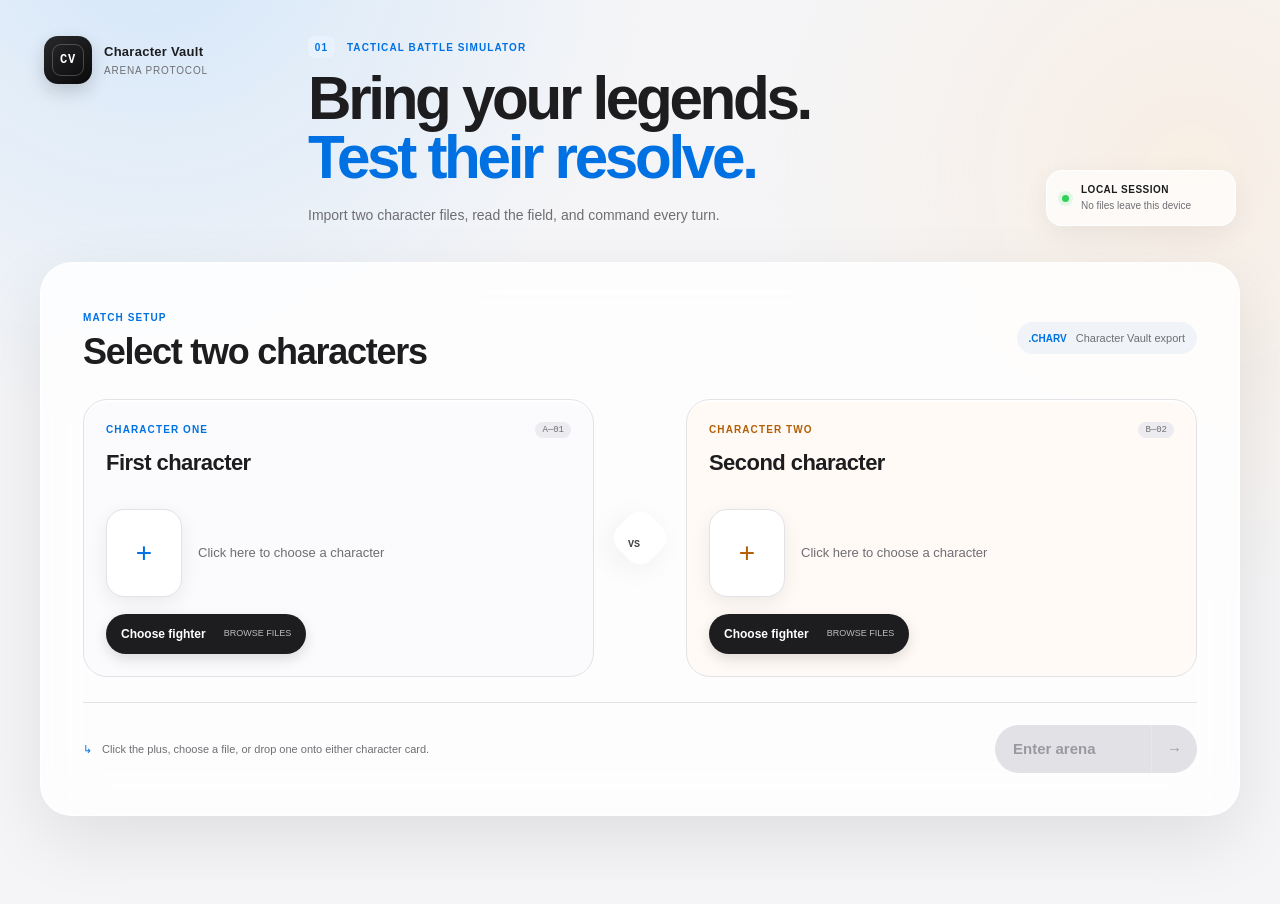
==== commit e93e7324: "Make character cards open file picker" ====
--- a/arena/index.html
+++ b/arena/index.html
@@ -33,29 +33,29 @@
       <div class="section-heading">
         <div>
           <span class="step-label">Match setup</span>
-          <h2 id="setupTitle">Select two combatants</h2>
+          <h2 id="setupTitle">Select two characters</h2>
         </div>
         <span class="file-hint"><b>.charv</b> Character Vault export</span>
       </div>
       <div class="import-grid">
         <section class="import-slot" id="importSlotA" aria-labelledby="slotTitleA">
-          <div class="slot-heading"><span class="slot-index">Alpha dossier</span><span class="slot-code">A—01</span></div>
-          <h3 id="slotTitleA">First combatant</h3>
-          <div class="import-preview" id="previewA"><span class="empty-glyph" aria-hidden="true">+</span><span>Waiting for a character</span></div>
+          <div class="slot-heading"><span class="slot-index">Character one</span><span class="slot-code">A—01</span></div>
+          <h3 id="slotTitleA">First character</h3>
+          <label class="import-preview" id="previewA" for="fileA" title="Choose the first character file"><span class="empty-glyph" aria-hidden="true">+</span><span>Click here to choose a character</span></label>
           <label class="import-button" for="fileA"><span>Choose fighter</span><small>Browse files</small></label>
           <input id="fileA" type="file" accept=".charv,.zip" aria-label="Import Character A file">
         </section>
         <div class="setup-versus" aria-hidden="true"><span>VS</span></div>
         <section class="import-slot" id="importSlotB" aria-labelledby="slotTitleB">
-          <div class="slot-heading"><span class="slot-index">Bravo dossier</span><span class="slot-code">B—02</span></div>
-          <h3 id="slotTitleB">Second combatant</h3>
-          <div class="import-preview" id="previewB"><span class="empty-glyph" aria-hidden="true">+</span><span>Waiting for a character</span></div>
+          <div class="slot-heading"><span class="slot-index">Character two</span><span class="slot-code">B—02</span></div>
+          <h3 id="slotTitleB">Second character</h3>
+          <label class="import-preview" id="previewB" for="fileB" title="Choose the second character file"><span class="empty-glyph" aria-hidden="true">+</span><span>Click here to choose a character</span></label>
           <label class="import-button" for="fileB"><span>Choose fighter</span><small>Browse files</small></label>
           <input id="fileB" type="file" accept=".charv,.zip" aria-label="Import Character B file">
         </section>
       </div>
       <div class="setup-footer">
-        <p><span aria-hidden="true">↳</span> Drop a file onto either dossier or browse your device.</p>
+        <p><span aria-hidden="true">↳</span> Click the plus, choose a file, or drop one onto either character card.</p>
         <button class="arena-primary" id="fightStartBtn" type="button" disabled><span>Enter arena</span><i aria-hidden="true">→</i></button>
       </div>
     </section>
--- a/arena/arena.css
+++ b/arena/arena.css
@@ -92,10 +92,12 @@
 .import-slot:last-child .slot-index { color: var(--orange); }
 .slot-code { padding: 3px 7px; border-radius: 999px; color: var(--muted); background: #ececf0; font: 9px var(--mono); }
 .import-slot h3 { margin: 8px 0 14px; font-size: 22px; font-weight: 650; letter-spacing: -.025em; }
-.import-preview { width: 100%; min-width: 0; flex: 1; display: flex; align-items: center; gap: 16px; color: var(--muted); font-size: 13px; }
+.import-preview { width: 100%; min-width: 0; flex: 1; display: flex; align-items: center; gap: 16px; color: var(--muted); font-size: 13px; cursor: pointer; border-radius: 18px; }
+.import-preview:hover .empty-glyph { color: #fff; background: var(--blue); transform: translateY(-2px); box-shadow: 0 9px 24px rgb(0 113 227 / .2); }
+.import-slot:last-child .import-preview:hover .empty-glyph { color: #fff; background: var(--orange); box-shadow: 0 9px 24px rgb(180 95 6 / .18); }
 .import-preview strong { display: block; color: var(--text); font-size: 21px; font-weight: 650; line-height: 1.1; letter-spacing: -.02em; overflow-wrap: anywhere; }
 .import-preview small { display: block; margin-top: 6px; color: var(--muted); font-size: 10px; text-transform: uppercase; letter-spacing: .04em; }
-.import-preview img, .empty-glyph { width: 76px; height: 88px; flex: none; border-radius: 18px; border: 1px solid var(--line); object-fit: cover; background: #fff; box-shadow: 0 6px 20px rgb(0 0 0 / .07); }
+.import-preview img, .empty-glyph { width: 76px; height: 88px; flex: none; border-radius: 18px; border: 1px solid var(--line); object-fit: cover; background: #fff; box-shadow: 0 6px 20px rgb(0 0 0 / .07); transition: color .18s ease, background .18s ease, transform .18s ease, box-shadow .18s ease; }
 .empty-glyph { display: grid; place-items: center; color: var(--blue); font-size: 28px; font-weight: 300; }
 .import-slot:last-child .empty-glyph { color: var(--orange); }
 .import-button, .arena-primary, .arena-secondary { border: 0; border-radius: 999px; cursor: pointer; transition: background .18s ease, transform .18s ease, box-shadow .18s ease; }
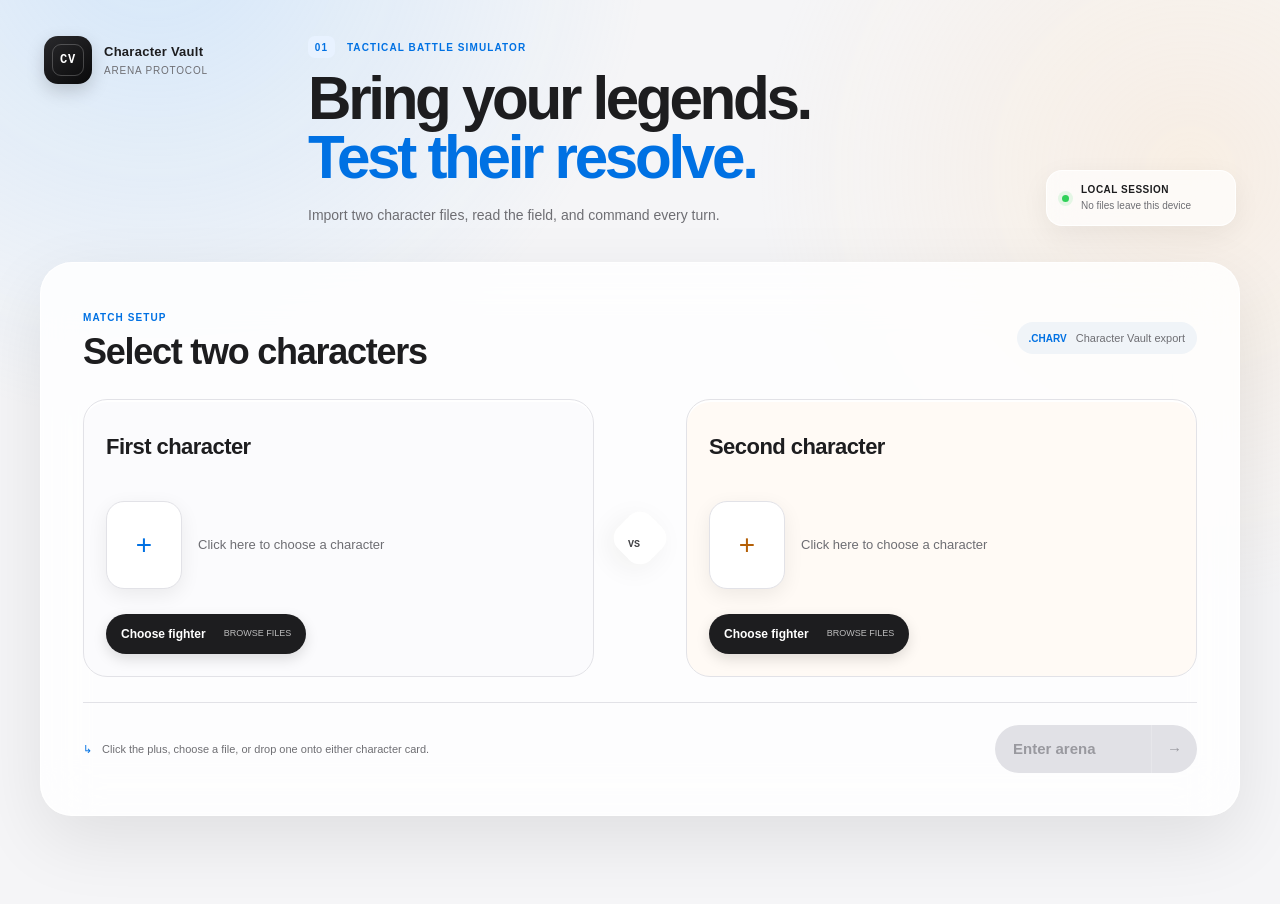
==== commit a8653bd0: "Remove redundant character card labels" ====
--- a/arena/index.html
+++ b/arena/index.html
@@ -39,7 +39,6 @@
       </div>
       <div class="import-grid">
         <section class="import-slot" id="importSlotA" aria-labelledby="slotTitleA">
-          <div class="slot-heading"><span class="slot-index">Character one</span><span class="slot-code">A—01</span></div>
           <h3 id="slotTitleA">First character</h3>
           <label class="import-preview" id="previewA" for="fileA" title="Choose the first character file"><span class="empty-glyph" aria-hidden="true">+</span><span>Click here to choose a character</span></label>
           <label class="import-button" for="fileA"><span>Choose fighter</span><small>Browse files</small></label>
@@ -47,7 +46,6 @@
         </section>
         <div class="setup-versus" aria-hidden="true"><span>VS</span></div>
         <section class="import-slot" id="importSlotB" aria-labelledby="slotTitleB">
-          <div class="slot-heading"><span class="slot-index">Character two</span><span class="slot-code">B—02</span></div>
           <h3 id="slotTitleB">Second character</h3>
           <label class="import-preview" id="previewB" for="fileB" title="Choose the second character file"><span class="empty-glyph" aria-hidden="true">+</span><span>Click here to choose a character</span></label>
           <label class="import-button" for="fileB"><span>Choose fighter</span><small>Browse files</small></label>
--- a/arena/arena.css
+++ b/arena/arena.css
@@ -65,7 +65,7 @@
 .brand-copy strong { font-size: 13px; letter-spacing: .02em; }
 .brand-copy small { color: var(--muted); font-size: 10px; letter-spacing: .08em; text-transform: uppercase; }
 .arena-intro { max-width: 650px; }
-.arena-eyebrow, .step-label, .slot-index { color: var(--blue); font-size: 10px; font-weight: 700; letter-spacing: .11em; text-transform: uppercase; }
+.arena-eyebrow, .step-label { color: var(--blue); font-size: 10px; font-weight: 700; letter-spacing: .11em; text-transform: uppercase; }
 .arena-eyebrow span { display: inline-grid; width: 27px; height: 22px; margin-right: 8px; place-items: center; border-radius: 7px; color: var(--blue); background: var(--blue-soft); }
 h1 { margin-top: 12px; font-size: clamp(38px, 4.7vw, 62px); font-weight: 650; line-height: .98; letter-spacing: -.055em; }
 h1 em { color: var(--blue); font-style: normal; font-weight: 650; }
@@ -88,9 +88,6 @@
 .import-slot.dragging { border-color: var(--blue); transform: translateY(-3px); box-shadow: 0 12px 30px rgb(0 113 227 / .1); }
 .import-slot.loaded { border-color: #8bc1fa; box-shadow: 0 10px 30px rgb(0 113 227 / .08); }
 .import-slot:last-child.loaded { border-color: #efbd87; box-shadow: 0 10px 30px rgb(180 95 6 / .08); }
-.slot-heading { width: 100%; display: flex; align-items: center; justify-content: space-between; gap: 12px; }
-.import-slot:last-child .slot-index { color: var(--orange); }
-.slot-code { padding: 3px 7px; border-radius: 999px; color: var(--muted); background: #ececf0; font: 9px var(--mono); }
 .import-slot h3 { margin: 8px 0 14px; font-size: 22px; font-weight: 650; letter-spacing: -.025em; }
 .import-preview { width: 100%; min-width: 0; flex: 1; display: flex; align-items: center; gap: 16px; color: var(--muted); font-size: 13px; cursor: pointer; border-radius: 18px; }
 .import-preview:hover .empty-glyph { color: #fff; background: var(--blue); transform: translateY(-2px); box-shadow: 0 9px 24px rgb(0 113 227 / .2); }
